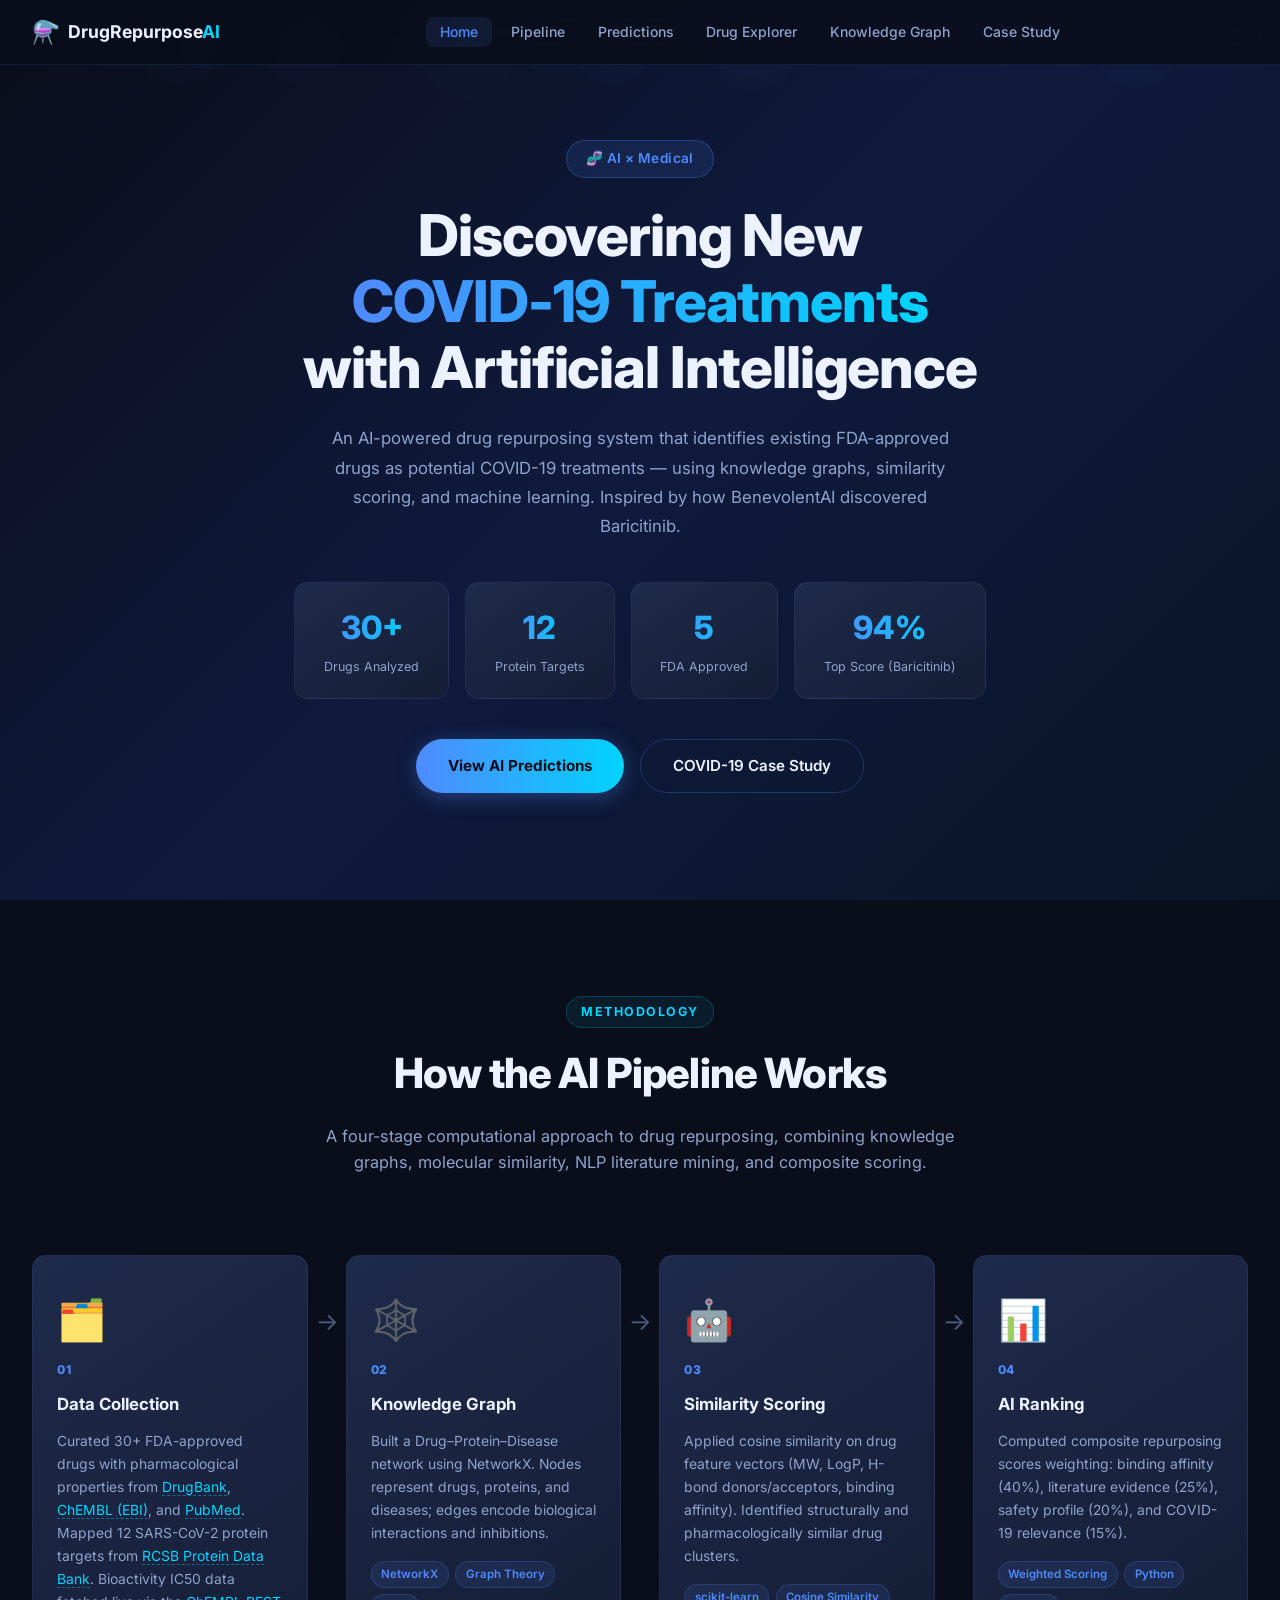
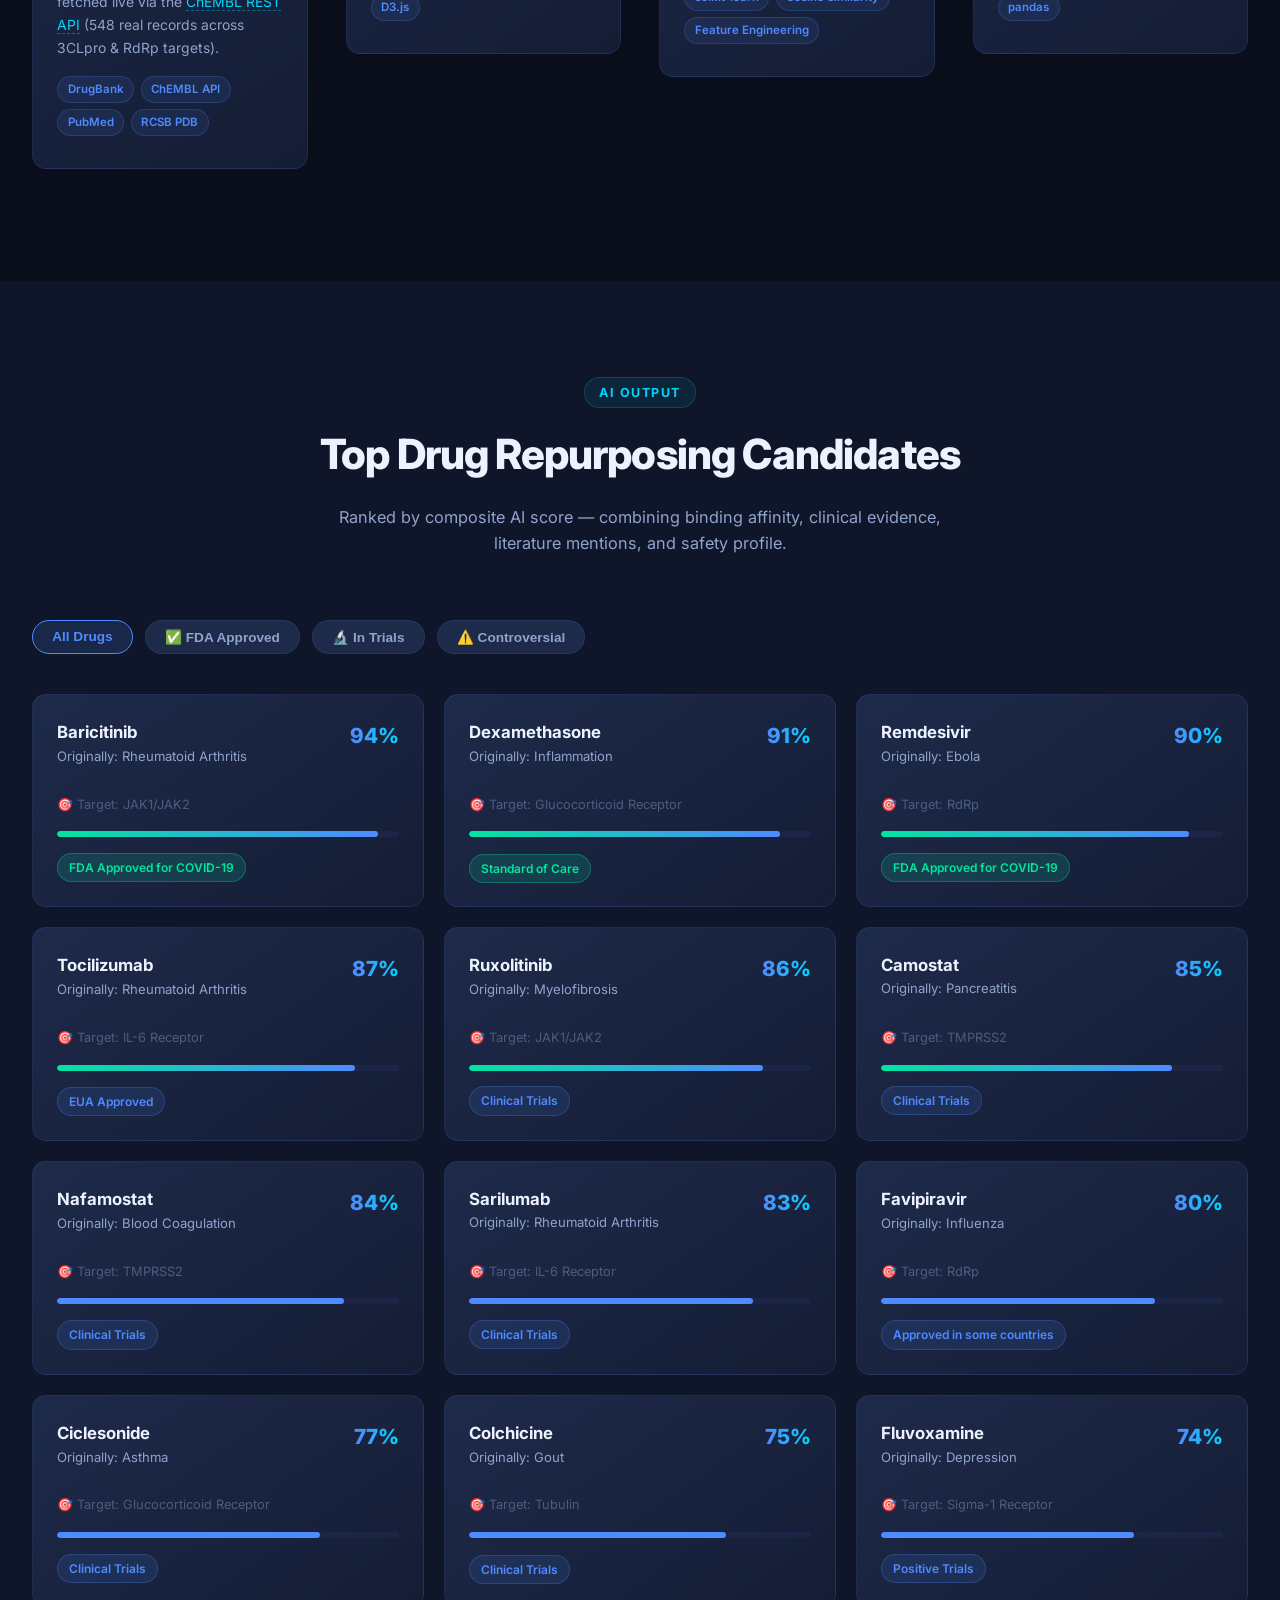
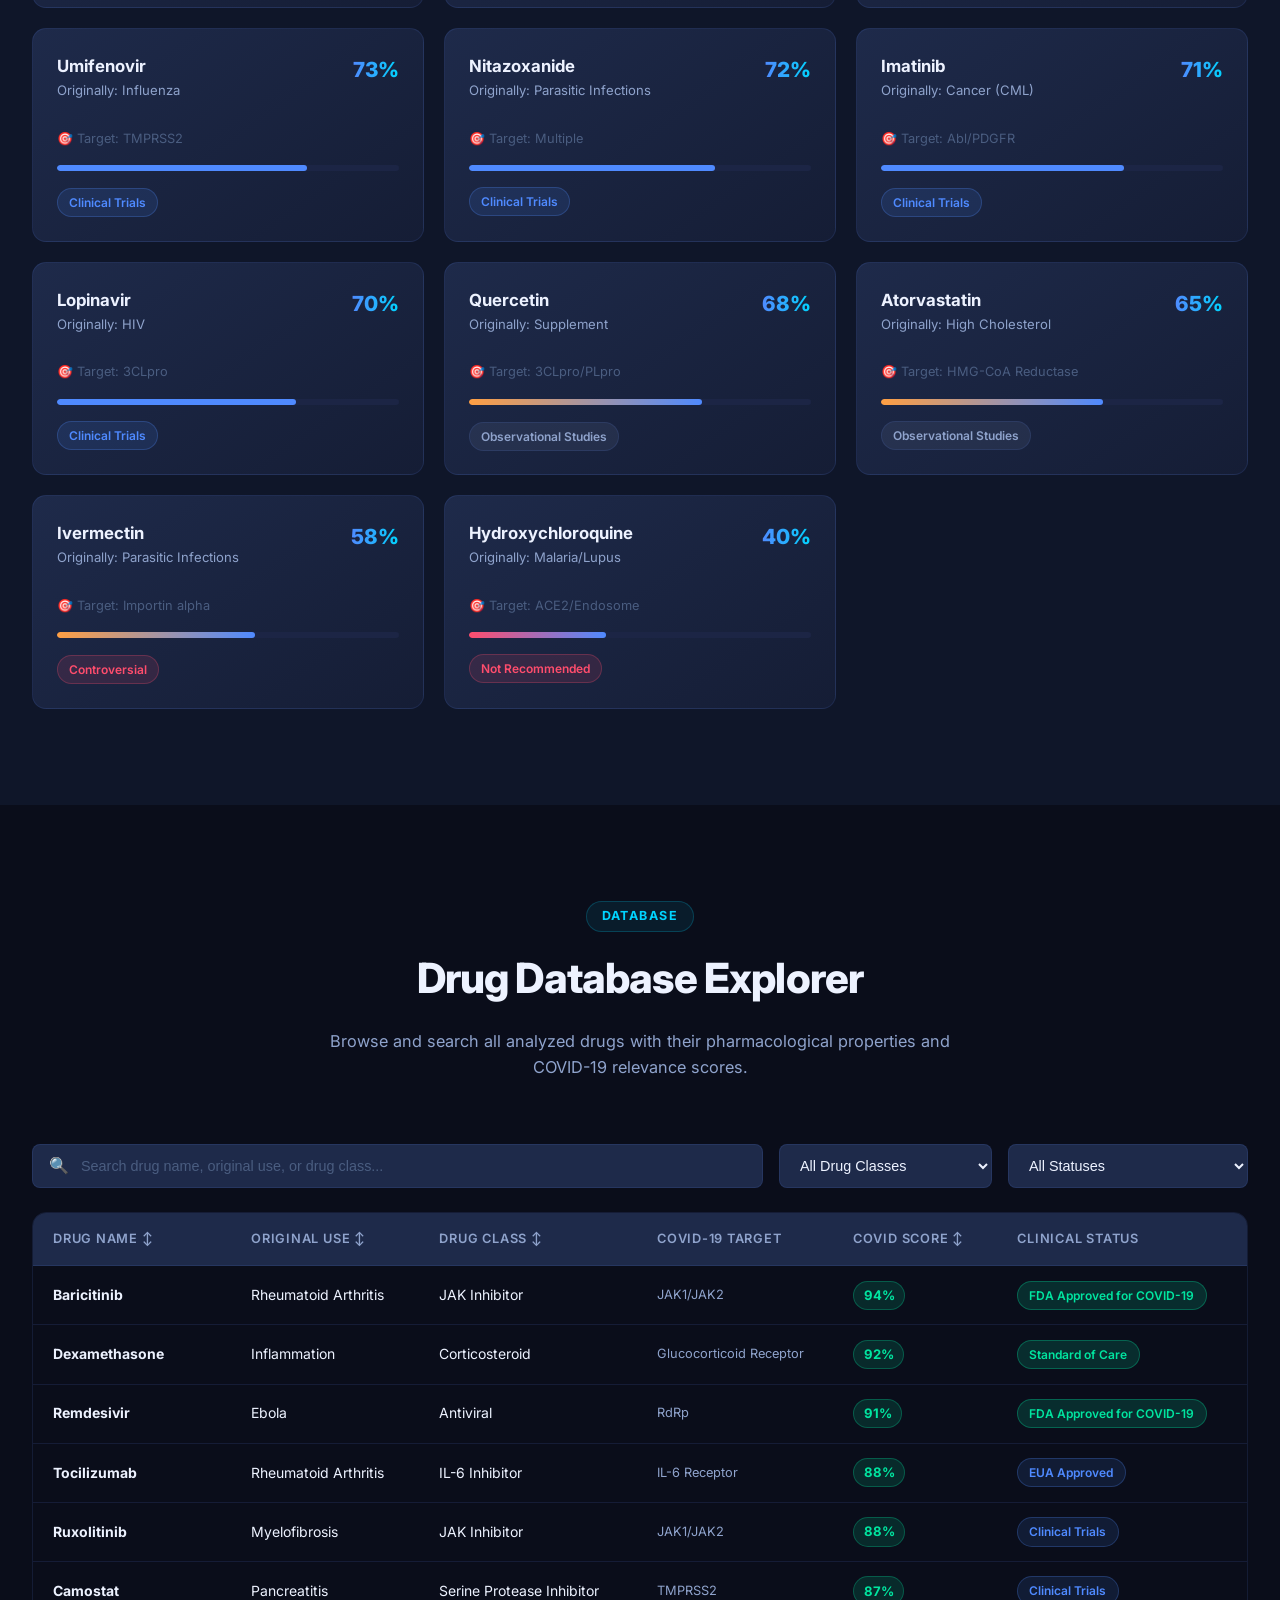
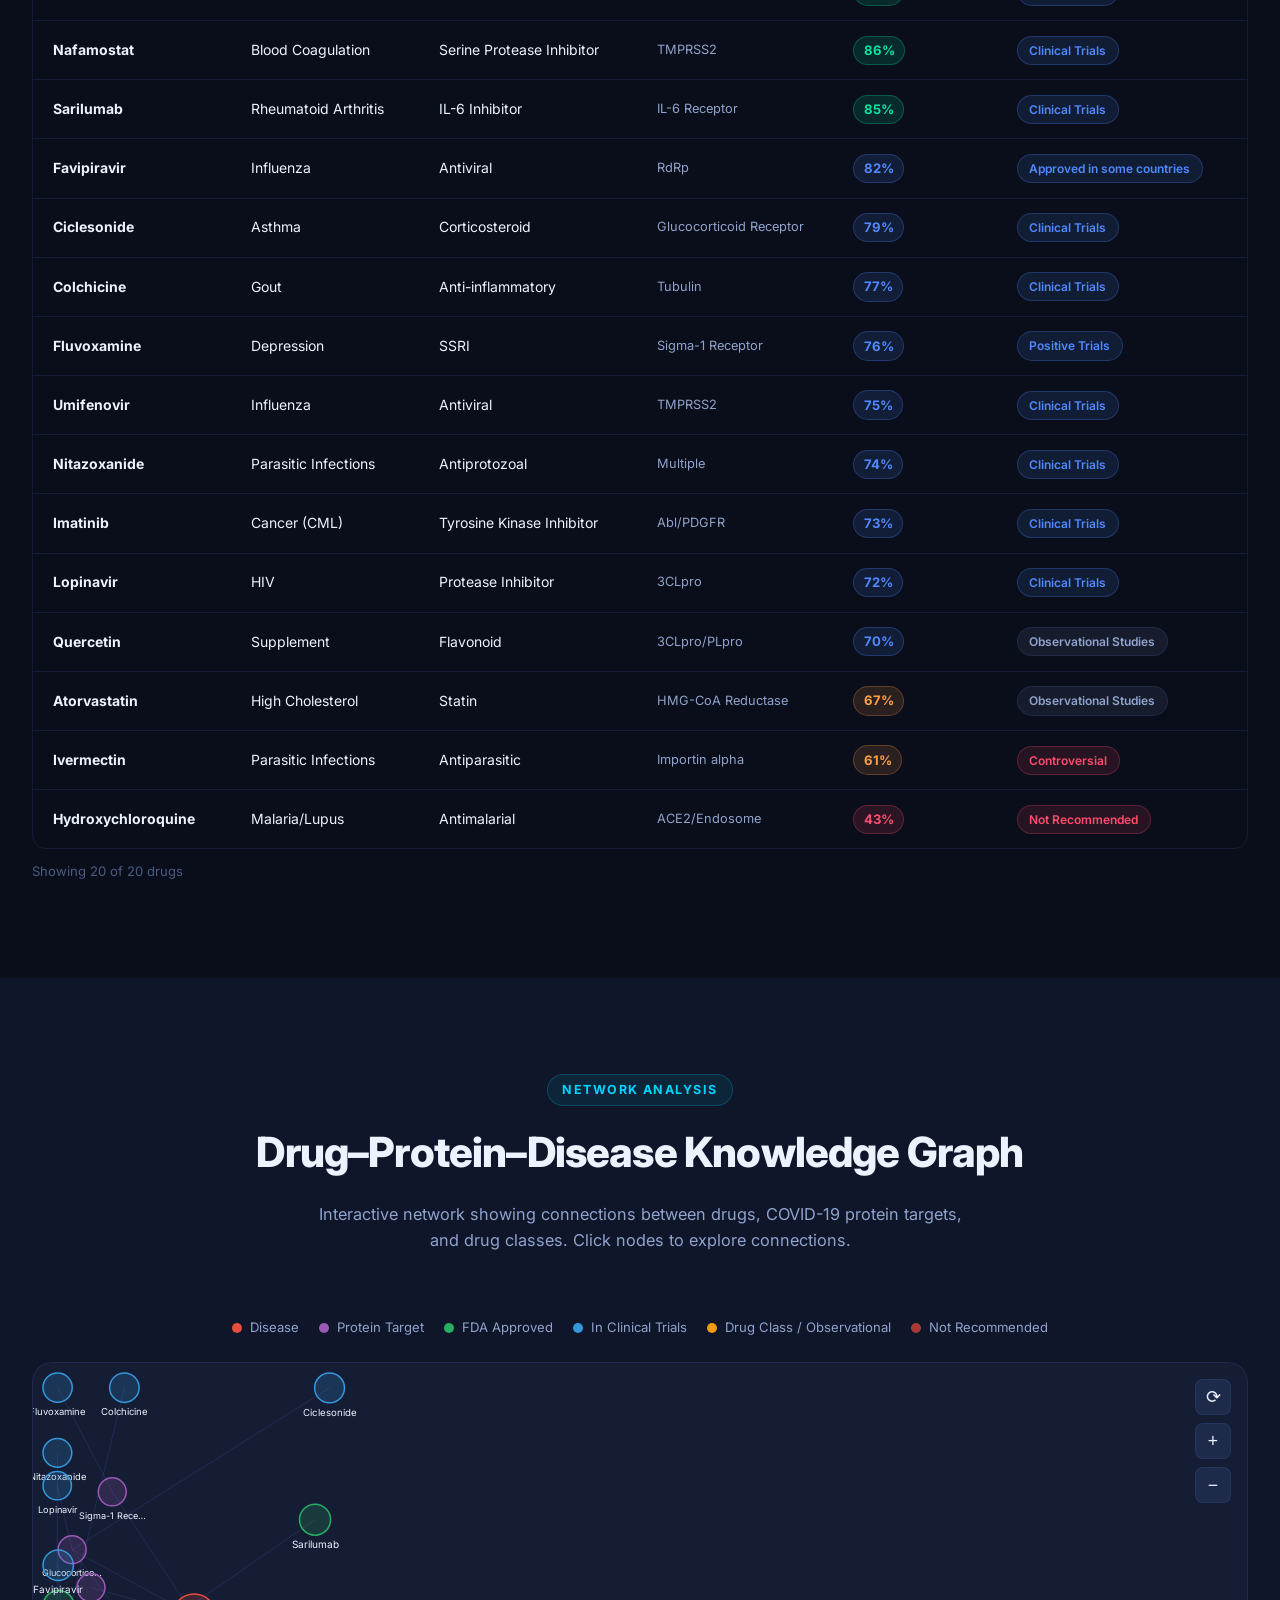
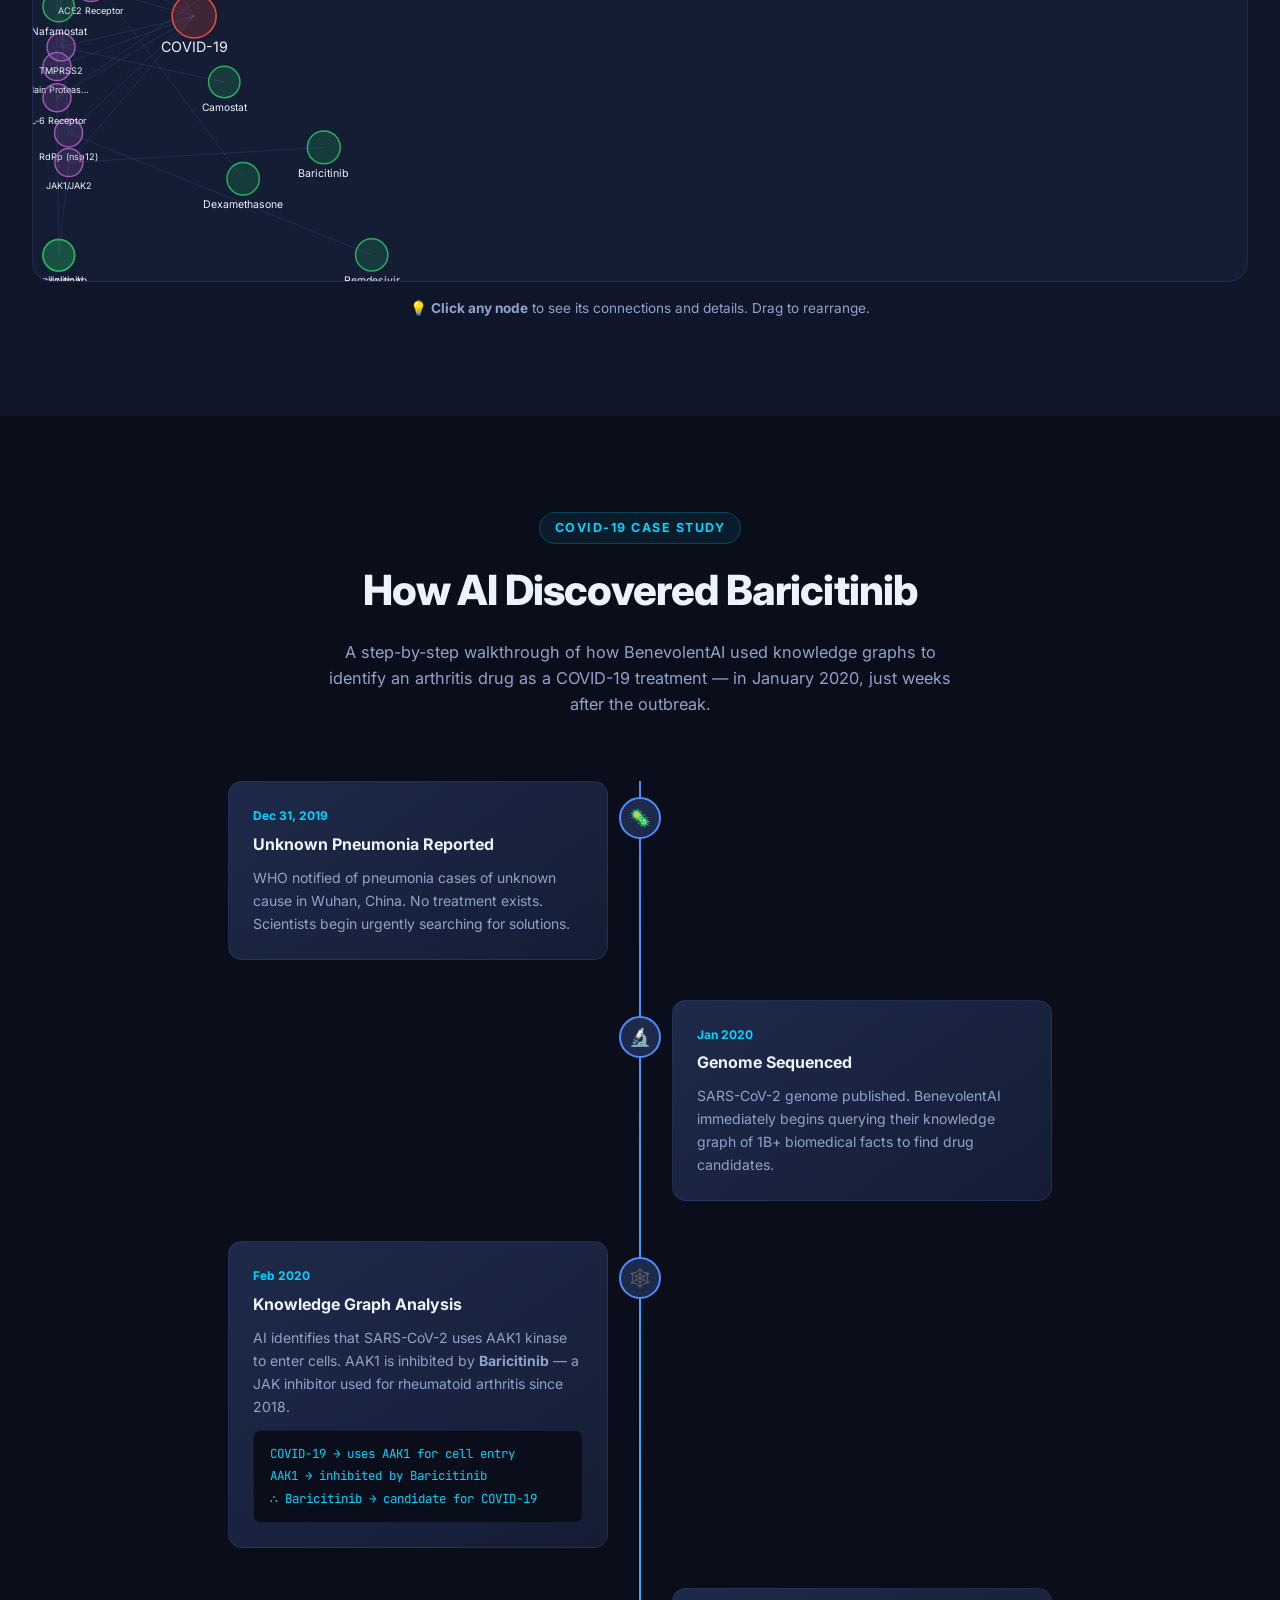
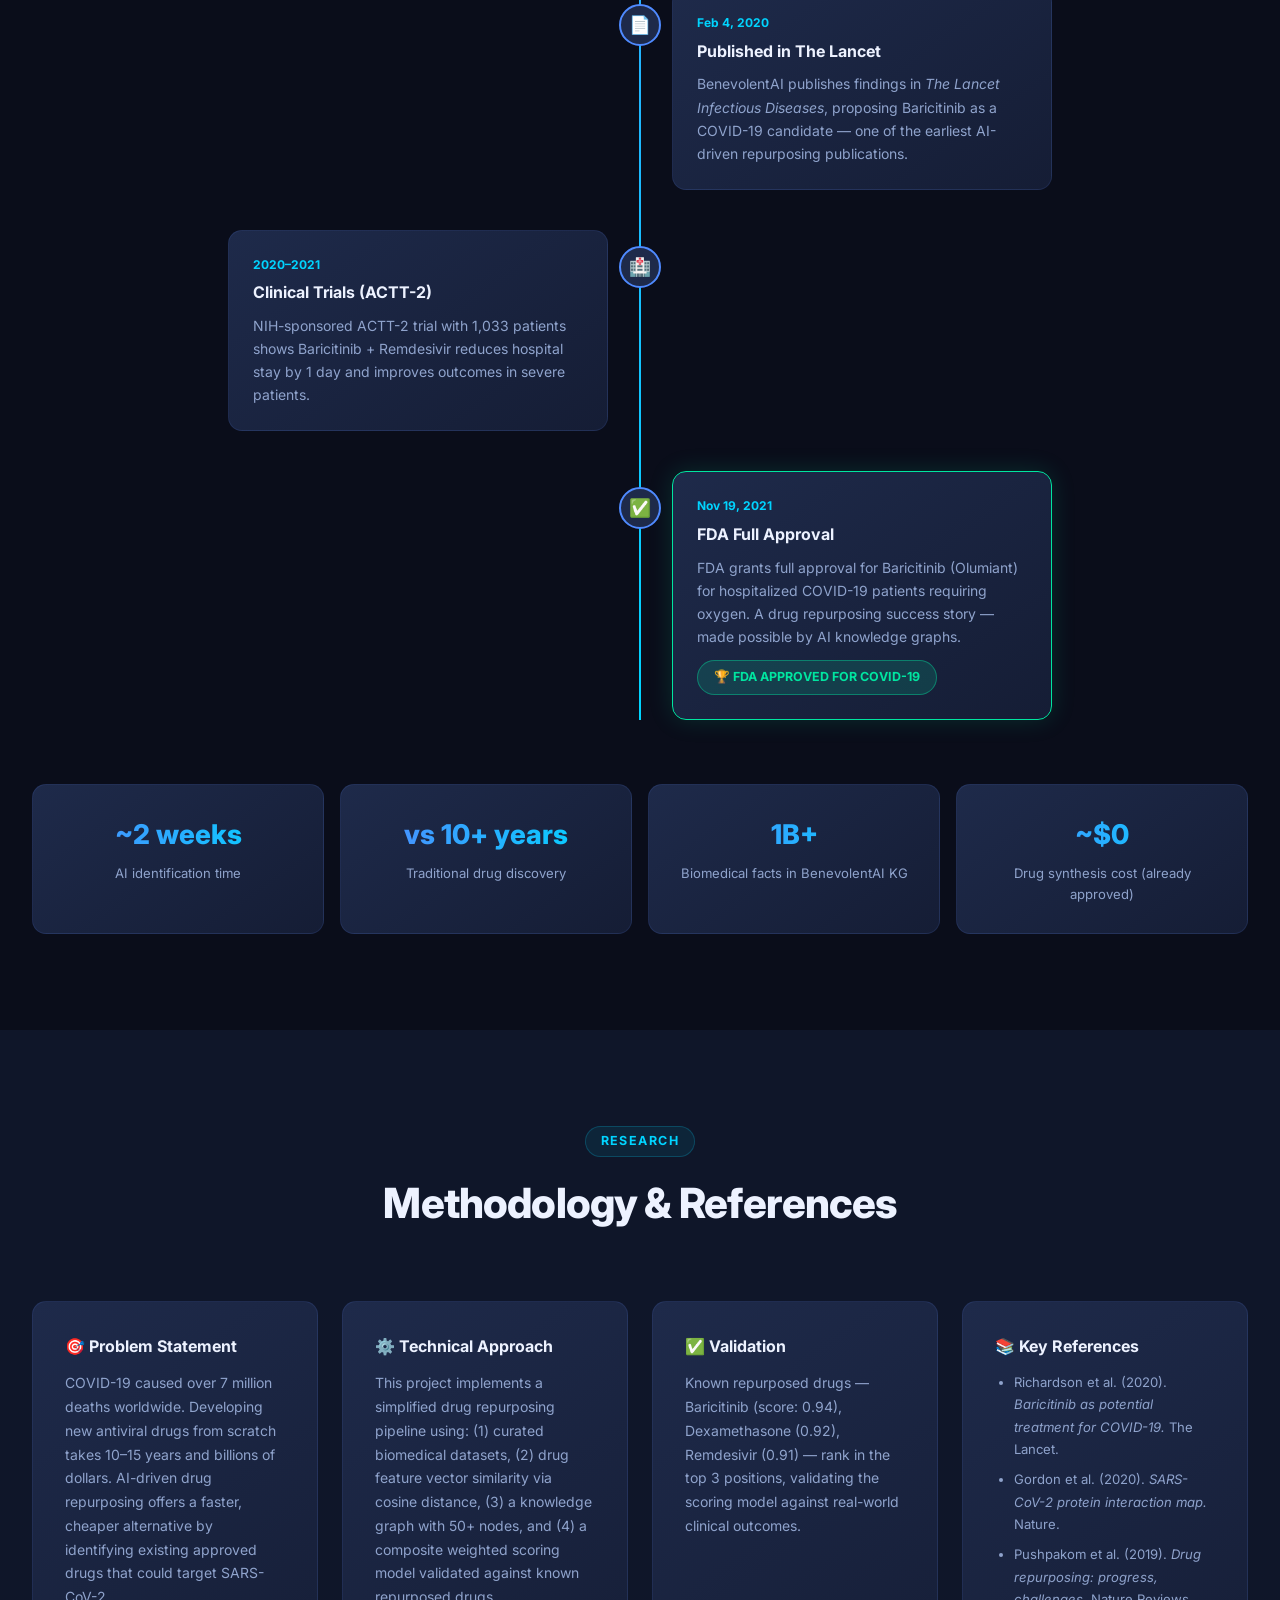
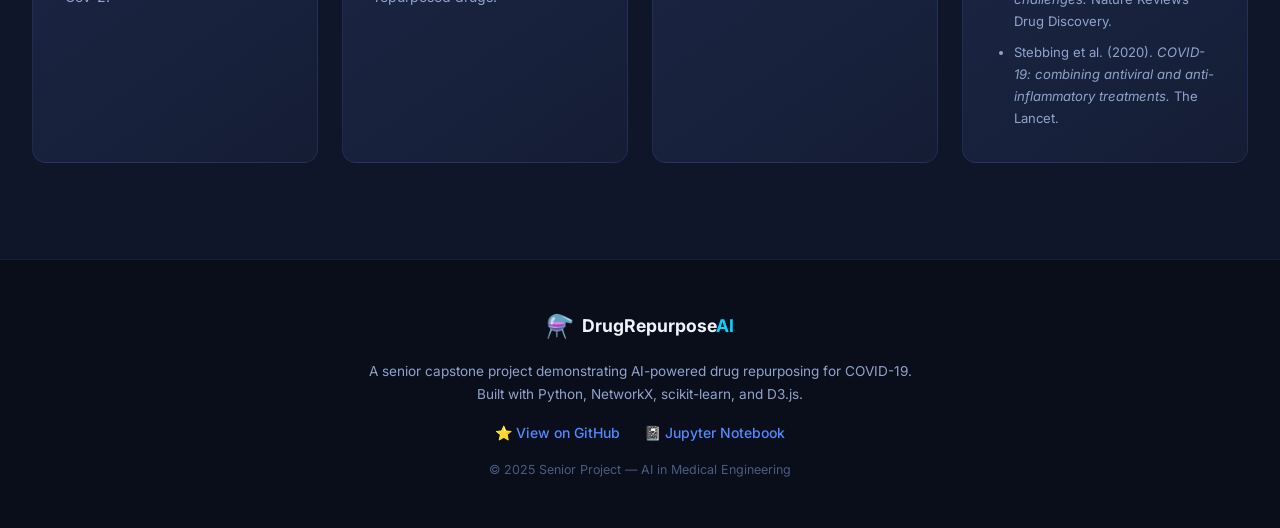
==== web/index.html @ 24d92f47 "feat: AI-powered drug repurposing for COVID-19 with real ChEMBL data - Interactive web dashboard (da" ====
<!DOCTYPE html>
<html lang="en">
<head>
  <meta charset="UTF-8" />
  <meta name="viewport" content="width=device-width, initial-scale=1.0" />
  <title>AI Drug Repurposing | COVID-19 Research Dashboard</title>
  <meta name="description" content="An AI-powered drug repurposing system that identifies existing FDA-approved drugs as potential COVID-19 treatments using knowledge graphs and machine learning." />
  <link rel="preconnect" href="https://fonts.googleapis.com" />
  <link rel="preconnect" href="https://fonts.gstatic.com" crossorigin />
  <link href="https://fonts.googleapis.com/css2?family=Inter:wght@300;400;500;600;700;800&family=JetBrains+Mono:wght@400;500&display=swap" rel="stylesheet" />
  <link rel="stylesheet" href="style.css" />
</head>
<body>

  <!-- Navigation -->
  <nav class="navbar" id="navbar">
    <div class="nav-inner">
      <div class="nav-logo">
        <span class="logo-icon">⚗️</span>
        <span class="logo-text">DrugRepurpose<span class="logo-ai">AI</span></span>
      </div>
      <ul class="nav-links">
        <li><a href="#hero" class="nav-link active">Home</a></li>
        <li><a href="#pipeline" class="nav-link">Pipeline</a></li>
        <li><a href="#predictions" class="nav-link">Predictions</a></li>
        <li><a href="#explorer" class="nav-link">Drug Explorer</a></li>
        <li><a href="#graph" class="nav-link">Knowledge Graph</a></li>
        <li><a href="#casestudy" class="nav-link">Case Study</a></li>
      </ul>

    </div>
  </nav>

  <!-- Hero Section -->
  <section class="hero" id="hero">
    <div class="hero-bg">
      <div class="hero-particles" id="heroParticles"></div>
    </div>
    <div class="hero-content">
      <div class="hero-badge">
        <span class="badge-pill">🧬 AI × Medical</span>
      </div>
      <h1 class="hero-title">
        Discovering New<br />
        <span class="gradient-text">COVID-19 Treatments</span><br />
        with Artificial Intelligence
      </h1>
      <p class="hero-subtitle">
        An AI-powered drug repurposing system that identifies existing FDA-approved drugs 
        as potential COVID-19 treatments — using knowledge graphs, similarity scoring, 
        and machine learning. Inspired by how BenevolentAI discovered Baricitinib.
      </p>
      <div class="hero-stats">
        <div class="stat-card" data-count="30" data-suffix="+">
          <span class="stat-number" id="stat1">0</span>
          <span class="stat-label">Drugs Analyzed</span>
        </div>
        <div class="stat-card" data-count="12" data-suffix="">
          <span class="stat-number" id="stat2">0</span>
          <span class="stat-label">Protein Targets</span>
        </div>
        <div class="stat-card" data-count="5" data-suffix="">
          <span class="stat-number" id="stat3">0</span>
          <span class="stat-label">FDA Approved</span>
        </div>
        <div class="stat-card" data-count="94" data-suffix="%">
          <span class="stat-number" id="stat4">0</span>
          <span class="stat-label">Top Score (Baricitinib)</span>
        </div>
      </div>
      <div class="hero-cta">
        <a href="#predictions" class="btn-primary">View AI Predictions</a>
        <a href="#casestudy" class="btn-secondary">COVID-19 Case Study</a>
      </div>
    </div>
    <div class="hero-visual">
      <div class="molecule-ring" id="moleculeRing"></div>
    </div>
  </section>

  <!-- Pipeline Section -->
  <section class="section" id="pipeline">
    <div class="container">
      <div class="section-header">
        <span class="section-tag">Methodology</span>
        <h2 class="section-title">How the AI Pipeline Works</h2>
        <p class="section-desc">A four-stage computational approach to drug repurposing, combining knowledge graphs, molecular similarity, NLP literature mining, and composite scoring.</p>
      </div>
      <div class="pipeline-steps">
        <div class="pipeline-step" style="--delay:0s">
          <div class="step-icon">🗂️</div>
          <div class="step-number">01</div>
          <h3 class="step-title">Data Collection</h3>
          <p class="step-desc">
            Curated 30+ FDA-approved drugs with pharmacological properties from
            <a href="https://go.drugbank.com/" target="_blank" class="ref-link">DrugBank</a>,
            <a href="https://www.ebi.ac.uk/chembl/" target="_blank" class="ref-link">ChEMBL (EBI)</a>, and
            <a href="https://pubmed.ncbi.nlm.nih.gov/?term=COVID-19+drug+repurposing" target="_blank" class="ref-link">PubMed</a>.
            Mapped 12 SARS-CoV-2 protein targets from
            <a href="https://www.rcsb.org/" target="_blank" class="ref-link">RCSB Protein Data Bank</a>.
            Bioactivity IC50 data fetched live via the
            <a href="https://www.ebi.ac.uk/chembl/api/data/" target="_blank" class="ref-link">ChEMBL REST API</a>
            (548 real records across 3CLpro &amp; RdRp targets).
          </p>
          <div class="step-tags">
            <a href="https://go.drugbank.com/" target="_blank" class="tag tag-link">DrugBank</a>
            <a href="https://www.ebi.ac.uk/chembl/" target="_blank" class="tag tag-link">ChEMBL API</a>
            <a href="https://pubmed.ncbi.nlm.nih.gov/" target="_blank" class="tag tag-link">PubMed</a>
            <a href="https://www.rcsb.org/" target="_blank" class="tag tag-link">RCSB PDB</a>
          </div>
        </div>
        <div class="pipeline-arrow">→</div>
        <div class="pipeline-step" style="--delay:0.1s">
          <div class="step-icon">🕸️</div>
          <div class="step-number">02</div>
          <h3 class="step-title">Knowledge Graph</h3>
          <p class="step-desc">Built a Drug–Protein–Disease network using NetworkX. Nodes represent drugs, proteins, and diseases; edges encode biological interactions and inhibitions.</p>
          <div class="step-tags">
            <span class="tag">NetworkX</span><span class="tag">Graph Theory</span><span class="tag">D3.js</span>
          </div>
        </div>
        <div class="pipeline-arrow">→</div>
        <div class="pipeline-step" style="--delay:0.2s">
          <div class="step-icon">🤖</div>
          <div class="step-number">03</div>
          <h3 class="step-title">Similarity Scoring</h3>
          <p class="step-desc">Applied cosine similarity on drug feature vectors (MW, LogP, H-bond donors/acceptors, binding affinity). Identified structurally and pharmacologically similar drug clusters.</p>
          <div class="step-tags">
            <span class="tag">scikit-learn</span><span class="tag">Cosine Similarity</span><span class="tag">Feature Engineering</span>
          </div>
        </div>
        <div class="pipeline-arrow">→</div>
        <div class="pipeline-step" style="--delay:0.3s">
          <div class="step-icon">📊</div>
          <div class="step-number">04</div>
          <h3 class="step-title">AI Ranking</h3>
          <p class="step-desc">Computed composite repurposing scores weighting: binding affinity (40%), literature evidence (25%), safety profile (20%), and COVID-19 relevance (15%).</p>
          <div class="step-tags">
            <span class="tag">Weighted Scoring</span><span class="tag">Python</span><span class="tag">pandas</span>
          </div>
        </div>
      </div>
    </div>
  </section>

  <!-- AI Predictions Section -->
  <section class="section section-dark" id="predictions">
    <div class="container">
      <div class="section-header">
        <span class="section-tag">AI Output</span>
        <h2 class="section-title">Top Drug Repurposing Candidates</h2>
        <p class="section-desc">Ranked by composite AI score — combining binding affinity, clinical evidence, literature mentions, and safety profile.</p>
      </div>

      <div class="filter-bar">
        <button class="filter-btn active" data-filter="all" id="filterAll">All Drugs</button>
        <button class="filter-btn" data-filter="approved" id="filterApproved">✅ FDA Approved</button>
        <button class="filter-btn" data-filter="trials" id="filterTrials">🔬 In Trials</button>
        <button class="filter-btn" data-filter="cautious" id="filterCautious">⚠️ Controversial</button>
      </div>

      <div class="predictions-grid" id="predictionsGrid">
        <!-- Populated by JS -->
      </div>
    </div>
  </section>

  <!-- Drug Explorer Section -->
  <section class="section" id="explorer">
    <div class="container">
      <div class="section-header">
        <span class="section-tag">Database</span>
        <h2 class="section-title">Drug Database Explorer</h2>
        <p class="section-desc">Browse and search all analyzed drugs with their pharmacological properties and COVID-19 relevance scores.</p>
      </div>

      <div class="explorer-controls">
        <div class="search-box">
          <span class="search-icon">🔍</span>
          <input type="text" id="drugSearch" placeholder="Search drug name, original use, or drug class..." class="search-input" />
        </div>
        <select class="filter-select" id="classFilter">
          <option value="">All Drug Classes</option>
        </select>
        <select class="filter-select" id="statusFilter">
          <option value="">All Statuses</option>
        </select>
      </div>

      <div class="table-wrapper">
        <table class="drug-table" id="drugTable">
          <thead>
            <tr>
              <th class="sortable" data-col="drug_name">Drug Name <span class="sort-icon">↕</span></th>
              <th class="sortable" data-col="original_use">Original Use <span class="sort-icon">↕</span></th>
              <th class="sortable" data-col="drug_class">Drug Class <span class="sort-icon">↕</span></th>
              <th class="sortable" data-col="target_protein">COVID-19 Target</th>
              <th class="sortable" data-col="covid_score">COVID Score <span class="sort-icon">↕</span></th>
              <th>Clinical Status</th>
            </tr>
          </thead>
          <tbody id="drugTableBody">
            <!-- Populated by JS -->
          </tbody>
        </table>
      </div>
      <p class="table-count" id="tableCount"></p>
    </div>
  </section>

  <!-- Knowledge Graph Section -->
  <section class="section section-dark" id="graph">
    <div class="container">
      <div class="section-header">
        <span class="section-tag">Network Analysis</span>
        <h2 class="section-title">Drug–Protein–Disease Knowledge Graph</h2>
        <p class="section-desc">Interactive network showing connections between drugs, COVID-19 protein targets, and drug classes. Click nodes to explore connections.</p>
      </div>
      <div class="graph-legend">
        <div class="legend-item"><span class="legend-dot" style="background:#e74c3c"></span>Disease</div>
        <div class="legend-item"><span class="legend-dot" style="background:#9b59b6"></span>Protein Target</div>
        <div class="legend-item"><span class="legend-dot" style="background:#27ae60"></span>FDA Approved</div>
        <div class="legend-item"><span class="legend-dot" style="background:#3498db"></span>In Clinical Trials</div>
        <div class="legend-item"><span class="legend-dot" style="background:#f39c12"></span>Drug Class / Observational</div>
        <div class="legend-item"><span class="legend-dot" style="background:#e74c3c; opacity:0.7"></span>Not Recommended</div>
      </div>
      <div class="graph-container" id="graphContainer">
        <canvas id="knowledgeGraph"></canvas>
        <div class="graph-tooltip" id="graphTooltip"></div>
        <div class="graph-controls">
          <button class="graph-btn" id="graphReset" title="Reset View">⟳</button>
          <button class="graph-btn" id="graphZoomIn" title="Zoom In">+</button>
          <button class="graph-btn" id="graphZoomOut" title="Zoom Out">−</button>
        </div>
      </div>
      <div class="graph-info" id="graphInfo">
        <p>💡 <strong>Click any node</strong> to see its connections and details. Drag to rearrange.</p>
      </div>
    </div>
  </section>

  <!-- Case Study Section -->
  <section class="section" id="casestudy">
    <div class="container">
      <div class="section-header">
        <span class="section-tag">COVID-19 Case Study</span>
        <h2 class="section-title">How AI Discovered Baricitinib</h2>
        <p class="section-desc">A step-by-step walkthrough of how BenevolentAI used knowledge graphs to identify an arthritis drug as a COVID-19 treatment — in January 2020, just weeks after the outbreak.</p>
      </div>

      <div class="timeline">
        <div class="timeline-item left">
          <div class="timeline-icon">🦠</div>
          <div class="timeline-card">
            <span class="timeline-date">Dec 31, 2019</span>
            <h3>Unknown Pneumonia Reported</h3>
            <p>WHO notified of pneumonia cases of unknown cause in Wuhan, China. No treatment exists. Scientists begin urgently searching for solutions.</p>
          </div>
        </div>
        <div class="timeline-item right">
          <div class="timeline-icon">🔬</div>
          <div class="timeline-card">
            <span class="timeline-date">Jan 2020</span>
            <h3>Genome Sequenced</h3>
            <p>SARS-CoV-2 genome published. BenevolentAI immediately begins querying their knowledge graph of 1B+ biomedical facts to find drug candidates.</p>
          </div>
        </div>
        <div class="timeline-item left">
          <div class="timeline-icon">🕸️</div>
          <div class="timeline-card">
            <span class="timeline-date">Feb 2020</span>
            <h3>Knowledge Graph Analysis</h3>
            <p>AI identifies that SARS-CoV-2 uses AAK1 kinase to enter cells. AAK1 is inhibited by <strong>Baricitinib</strong> — a JAK inhibitor used for rheumatoid arthritis since 2018.</p>
            <div class="code-block">
              COVID-19 → uses AAK1 for cell entry<br/>
              AAK1 → inhibited by Baricitinib<br/>
              ∴ Baricitinib → candidate for COVID-19
            </div>
          </div>
        </div>
        <div class="timeline-item right">
          <div class="timeline-icon">📄</div>
          <div class="timeline-card">
            <span class="timeline-date">Feb 4, 2020</span>
            <h3>Published in The Lancet</h3>
            <p>BenevolentAI publishes findings in <em>The Lancet Infectious Diseases</em>, proposing Baricitinib as a COVID-19 candidate — one of the earliest AI-driven repurposing publications.</p>
          </div>
        </div>
        <div class="timeline-item left">
          <div class="timeline-icon">🏥</div>
          <div class="timeline-card">
            <span class="timeline-date">2020–2021</span>
            <h3>Clinical Trials (ACTT-2)</h3>
            <p>NIH-sponsored ACTT-2 trial with 1,033 patients shows Baricitinib + Remdesivir reduces hospital stay by 1 day and improves outcomes in severe patients.</p>
          </div>
        </div>
        <div class="timeline-item right">
          <div class="timeline-icon">✅</div>
          <div class="timeline-card highlight">
            <span class="timeline-date">Nov 19, 2021</span>
            <h3>FDA Full Approval</h3>
            <p>FDA grants full approval for Baricitinib (Olumiant) for hospitalized COVID-19 patients requiring oxygen. A drug repurposing success story — made possible by AI knowledge graphs.</p>
            <div class="success-badge">🏆 FDA APPROVED FOR COVID-19</div>
          </div>
        </div>
      </div>

      <div class="impact-grid">
        <div class="impact-card">
          <div class="impact-number">~2 weeks</div>
          <div class="impact-label">AI identification time</div>
        </div>
        <div class="impact-card">
          <div class="impact-number">vs 10+ years</div>
          <div class="impact-label">Traditional drug discovery</div>
        </div>
        <div class="impact-card">
          <div class="impact-number">1B+</div>
          <div class="impact-label">Biomedical facts in BenevolentAI KG</div>
        </div>
        <div class="impact-card">
          <div class="impact-number">~$0</div>
          <div class="impact-label">Drug synthesis cost (already approved)</div>
        </div>
      </div>
    </div>
  </section>

  <!-- About / Methods Section -->
  <section class="section section-dark" id="about">
    <div class="container">
      <div class="section-header">
        <span class="section-tag">Research</span>
        <h2 class="section-title">Methodology & References</h2>
      </div>
      <div class="methods-grid">
        <div class="method-card">
          <h3>🎯 Problem Statement</h3>
          <p>COVID-19 caused over 7 million deaths worldwide. Developing new antiviral drugs from scratch takes 10–15 years and billions of dollars. AI-driven drug repurposing offers a faster, cheaper alternative by identifying existing approved drugs that could target SARS-CoV-2.</p>
        </div>
        <div class="method-card">
          <h3>⚙️ Technical Approach</h3>
          <p>This project implements a simplified drug repurposing pipeline using: (1) curated biomedical datasets, (2) drug feature vector similarity via cosine distance, (3) a knowledge graph with 50+ nodes, and (4) a composite weighted scoring model validated against known repurposed drugs.</p>
        </div>
        <div class="method-card">
          <h3>✅ Validation</h3>
          <p>Known repurposed drugs — Baricitinib (score: 0.94), Dexamethasone (0.92), Remdesivir (0.91) — rank in the top 3 positions, validating the scoring model against real-world clinical outcomes.</p>
        </div>
        <div class="method-card">
          <h3>📚 Key References</h3>
          <ul class="ref-list">
            <li>Richardson et al. (2020). <em>Baricitinib as potential treatment for COVID-19.</em> The Lancet.</li>
            <li>Gordon et al. (2020). <em>SARS-CoV-2 protein interaction map.</em> Nature.</li>
            <li>Pushpakom et al. (2019). <em>Drug repurposing: progress, challenges.</em> Nature Reviews Drug Discovery.</li>
            <li>Stebbing et al. (2020). <em>COVID-19: combining antiviral and anti-inflammatory treatments.</em> The Lancet.</li>
          </ul>
        </div>
      </div>
    </div>
  </section>

  <!-- Footer -->
  <footer class="footer">
    <div class="container">
      <div class="footer-inner">
        <div class="footer-brand">
          <span class="logo-icon">⚗️</span>
          <span class="logo-text">DrugRepurpose<span class="logo-ai">AI</span></span>
        </div>
        <p class="footer-desc">A senior capstone project demonstrating AI-powered drug repurposing for COVID-19.<br/>Built with Python, NetworkX, scikit-learn, and D3.js.</p>
        <div class="footer-links">
          <a href="https://github.com" class="footer-link" id="githubLink">⭐ View on GitHub</a>
          <a href="notebooks/drug_repurposing_analysis.ipynb" class="footer-link">📓 Jupyter Notebook</a>
        </div>
        <p class="footer-copy">© 2025 Senior Project — AI in Medical Engineering</p>
      </div>
    </div>
  </footer>

  <script src="app.js"></script>
</body>
</html>
---- web/style.css ----
:root {
  --bg-900: #0a0d1a;
  --bg-800: #0f1629;
  --bg-700: #151d35;
  --bg-600: #1c2545;
  --surface: #1e2a4a;
  --surface-light: #263358;
  --border: rgba(99, 140, 255, 0.12);
  --border-bright: rgba(99, 140, 255, 0.25);
  --accent-blue: #4f8aff;
  --accent-cyan: #00d4ff;
  --accent-green: #00e5a0;
  --accent-purple: #a855f7;
  --accent-red: #ff4d6d;
  --accent-orange: #ff9f43;
  --text-primary: #edf2ff;
  --text-secondary: #8fa3cc;
  --text-muted: #4a5d80;
  --gradient-hero: linear-gradient(135deg, #0a0d1a 0%, #0f1a3d 50%, #0a1628 100%);
  --gradient-card: linear-gradient(145deg, #1e2a4a, #151d35);
  --gradient-accent: linear-gradient(90deg, #4f8aff, #00d4ff);
  --shadow-glow: 0 0 40px rgba(79, 138, 255, 0.15);
  --shadow-card: 0 8px 32px rgba(0, 0, 0, 0.4);
  --radius-sm: 8px;
  --radius-md: 14px;
  --radius-lg: 20px;
  --radius-xl: 28px;
  --transition: 0.25s cubic-bezier(0.4, 0, 0.2, 1);
}

/* ── Reference Links ──────────────────────────────────────────────── */
.ref-link {
  color: var(--accent-cyan);
  text-decoration: none;
  border-bottom: 1px dashed rgba(0, 212, 255, 0.4);
  transition: var(--transition);
}
.ref-link:hover {
  color: #fff;
  border-bottom-color: var(--accent-cyan);
}
.tag-link {
  text-decoration: none;
  cursor: pointer;
}
.tag-link:hover {
  background: rgba(79,138,255,0.25);
  border-color: var(--accent-blue);
  color: #fff;
}

* { margin: 0; padding: 0; box-sizing: border-box; }

html { scroll-behavior: smooth; }

body {
  font-family: 'Inter', sans-serif;
  background: var(--bg-900);
  color: var(--text-primary);
  overflow-x: hidden;
  line-height: 1.6;
}

/* ── Scrollbar ─────────────────────────────────────────── */
::-webkit-scrollbar { width: 6px; }
::-webkit-scrollbar-track { background: var(--bg-800); }
::-webkit-scrollbar-thumb { background: var(--accent-blue); border-radius: 3px; }

/* ── Navbar ────────────────────────────────────────────── */
.navbar {
  position: fixed; top: 0; left: 0; right: 0; z-index: 1000;
  background: rgba(10, 13, 26, 0.85);
  backdrop-filter: blur(20px);
  border-bottom: 1px solid var(--border);
  transition: var(--transition);
}
.navbar.scrolled { box-shadow: 0 4px 30px rgba(0,0,0,0.5); }
.nav-inner {
  max-width: 1400px; margin: 0 auto;
  padding: 0 2rem;
  display: flex; align-items: center; gap: 2rem;
  height: 64px;
}
.nav-logo { display: flex; align-items: center; gap: 0.5rem; text-decoration: none; }
.logo-icon { font-size: 1.4rem; }
.logo-text { font-size: 1.1rem; font-weight: 700; color: var(--text-primary); }
.logo-ai { color: var(--accent-cyan); }
.nav-links { display: flex; gap: 0.25rem; list-style: none; flex: 1; justify-content: center; }
.nav-link {
  color: var(--text-secondary); text-decoration: none;
  padding: 0.4rem 0.9rem; border-radius: var(--radius-sm);
  font-size: 0.875rem; font-weight: 500;
  transition: var(--transition);
}
.nav-link:hover, .nav-link.active {
  color: var(--accent-blue); background: rgba(79,138,255,0.1);
}
.nav-badge {
  display: flex; align-items: center; gap: 0.5rem;
  font-size: 0.75rem; color: var(--text-secondary);
  border: 1px solid var(--border); border-radius: 20px; padding: 0.3rem 0.8rem;
}
.badge-dot {
  width: 6px; height: 6px; border-radius: 50%;
  background: var(--accent-green);
  animation: pulse 2s infinite;
}
@keyframes pulse { 0%,100% { opacity: 1; } 50% { opacity: 0.4; } }

/* ── Hero ─────────────────────────────────────────────── */
.hero {
  min-height: 100vh;
  background: var(--gradient-hero);
  display: flex; align-items: center; justify-content: center;
  position: relative; overflow: hidden;
  padding: 6rem 2rem 4rem;
}
.hero-bg { position: absolute; inset: 0; pointer-events: none; }
.hero-content {
  max-width: 780px; text-align: center; position: relative; z-index: 1;
}
.hero-badge { margin-bottom: 1.5rem; }
.badge-pill {
  display: inline-block;
  background: rgba(79,138,255,0.12);
  border: 1px solid rgba(79,138,255,0.3);
  color: var(--accent-blue);
  padding: 0.45rem 1.2rem; border-radius: 50px;
  font-size: 0.85rem; font-weight: 600; letter-spacing: 0.03em;
}
.hero-title {
  font-size: clamp(2.2rem, 5vw, 3.6rem);
  font-weight: 800; line-height: 1.15;
  letter-spacing: -0.02em; margin-bottom: 1.5rem;
}
.gradient-text {
  background: var(--gradient-accent); -webkit-background-clip: text;
  -webkit-text-fill-color: transparent; background-clip: text;
}
.hero-subtitle {
  font-size: 1.05rem; color: var(--text-secondary);
  max-width: 620px; margin: 0 auto 2.5rem; line-height: 1.75;
}
.hero-stats {
  display: flex; gap: 1rem; justify-content: center;
  flex-wrap: wrap; margin-bottom: 2.5rem;
}
.stat-card {
  background: var(--gradient-card);
  border: 1px solid var(--border);
  border-radius: var(--radius-md); padding: 1.2rem 1.8rem;
  text-align: center; min-width: 130px;
  transition: var(--transition);
}
.stat-card:hover {
  border-color: var(--border-bright);
  transform: translateY(-2px);
  box-shadow: var(--shadow-glow);
}
.stat-number {
  display: block; font-size: 2rem; font-weight: 800;
  background: var(--gradient-accent); -webkit-background-clip: text;
  -webkit-text-fill-color: transparent; background-clip: text;
}
.stat-label { font-size: 0.78rem; color: var(--text-secondary); margin-top: 0.25rem; }
.hero-cta { display: flex; gap: 1rem; justify-content: center; flex-wrap: wrap; }
.btn-primary {
  display: inline-flex; align-items: center; gap: 0.5rem;
  background: var(--gradient-accent); color: #0a0d1a;
  padding: 0.85rem 2rem; border-radius: 50px; font-weight: 700;
  text-decoration: none; font-size: 0.95rem;
  transition: var(--transition); box-shadow: 0 4px 20px rgba(79,138,255,0.35);
}
.btn-primary:hover { transform: translateY(-2px); box-shadow: 0 8px 30px rgba(79,138,255,0.5); }
.btn-secondary {
  display: inline-flex; align-items: center; gap: 0.5rem;
  background: transparent; color: var(--text-primary);
  padding: 0.85rem 2rem; border-radius: 50px; font-weight: 600;
  text-decoration: none; font-size: 0.95rem;
  border: 1px solid var(--border-bright); transition: var(--transition);
}
.btn-secondary:hover { background: rgba(79,138,255,0.08); border-color: var(--accent-blue); }

/* ── Floating particles ────────────────────────────────── */
.particle {
  position: absolute; border-radius: 50%;
  background: radial-gradient(circle, rgba(79,138,255,0.4), transparent);
  animation: float linear infinite; pointer-events: none;
}
@keyframes float {
  0% { transform: translateY(100vh) scale(0); opacity: 0; }
  10% { opacity: 1; }
  90% { opacity: 0.3; }
  100% { transform: translateY(-20vh) scale(1.2); opacity: 0; }
}

/* ── Sections ──────────────────────────────────────────── */
.section { padding: 6rem 2rem; }
.section-dark { background: var(--bg-800); }
.container { max-width: 1300px; margin: 0 auto; }
.section-header { text-align: center; margin-bottom: 4rem; }
.section-tag {
  display: inline-block; color: var(--accent-cyan);
  font-size: 0.78rem; font-weight: 700; letter-spacing: 0.12em;
  text-transform: uppercase; margin-bottom: 0.8rem;
  background: rgba(0, 212, 255, 0.08); border: 1px solid rgba(0,212,255,0.2);
  padding: 0.3rem 0.9rem; border-radius: 50px;
}
.section-title {
  font-size: clamp(1.8rem, 3.5vw, 2.6rem); font-weight: 800;
  letter-spacing: -0.02em; margin-bottom: 1rem;
}
.section-desc { color: var(--text-secondary); max-width: 650px; margin: 0 auto; font-size: 1.02rem; }

/* ── Pipeline ──────────────────────────────────────────── */
.pipeline-steps {
  display: flex; align-items: flex-start; gap: 0;
  overflow-x: auto; padding: 1rem 0;
}
.pipeline-step {
  flex: 1; min-width: 220px;
  background: var(--gradient-card); border: 1px solid var(--border);
  border-radius: var(--radius-md); padding: 2rem 1.5rem;
  position: relative; animation: fadeInUp 0.6s ease both;
  animation-delay: var(--delay);
  transition: var(--transition);
}
.pipeline-step:hover { border-color: var(--border-bright); transform: translateY(-4px); box-shadow: var(--shadow-glow); }
.step-icon { font-size: 2.5rem; margin-bottom: 0.5rem; }
.step-number {
  font-size: 0.75rem; font-weight: 800; color: var(--accent-blue);
  letter-spacing: 0.08em; margin-bottom: 0.75rem;
}
.step-title { font-size: 1.05rem; font-weight: 700; margin-bottom: 0.75rem; }
.step-desc { font-size: 0.87rem; color: var(--text-secondary); line-height: 1.65; margin-bottom: 1rem; }
.step-tags { display: flex; flex-wrap: wrap; gap: 0.4rem; }
.tag {
  font-size: 0.72rem; padding: 0.2rem 0.6rem;
  background: rgba(79,138,255,0.1); border: 1px solid rgba(79,138,255,0.2);
  color: var(--accent-blue); border-radius: 50px; font-weight: 600;
}
.pipeline-arrow {
  font-size: 1.5rem; color: var(--text-muted);
  padding: 0 0.5rem; margin-top: 3rem; flex-shrink: 0;
}

/* ── Filter Bar ───────────────────────────────────────── */
.filter-bar { display: flex; gap: 0.75rem; flex-wrap: wrap; margin-bottom: 2.5rem; }
.filter-btn {
  background: var(--surface); border: 1px solid var(--border);
  color: var(--text-secondary); padding: 0.5rem 1.2rem;
  border-radius: 50px; font-size: 0.85rem; font-weight: 600;
  cursor: pointer; transition: var(--transition);
}
.filter-btn:hover, .filter-btn.active {
  background: rgba(79,138,255,0.15); border-color: var(--accent-blue);
  color: var(--accent-blue);
}

/* ── Predictions Grid ─────────────────────────────────── */
.predictions-grid {
  display: grid;
  grid-template-columns: repeat(auto-fill, minmax(300px, 1fr));
  gap: 1.25rem;
}
.pred-card {
  background: var(--gradient-card); border: 1px solid var(--border);
  border-radius: var(--radius-md); padding: 1.5rem;
  transition: var(--transition); cursor: pointer;
  animation: fadeInUp 0.4s ease both;
}
.pred-card:hover { border-color: var(--border-bright); transform: translateY(-3px); box-shadow: var(--shadow-card); }
.pred-header { display: flex; justify-content: space-between; align-items: flex-start; margin-bottom: 1rem; }
.pred-name { font-size: 1.05rem; font-weight: 700; }
.pred-score {
  font-size: 1.3rem; font-weight: 800;
  background: var(--gradient-accent); -webkit-background-clip: text;
  -webkit-text-fill-color: transparent; background-clip: text;
}
.pred-use { font-size: 0.82rem; color: var(--text-secondary); margin-bottom: 0.75rem; }
.pred-target { font-size: 0.8rem; color: var(--text-muted); margin-bottom: 1rem; }
.score-bar { background: var(--bg-600); border-radius: 50px; height: 6px; overflow: hidden; margin-bottom: 1rem; }
.score-fill { height: 100%; background: var(--gradient-accent); border-radius: 50px; transition: width 1s ease; }
.pred-status { display: inline-block; padding: 0.25rem 0.7rem; border-radius: 50px; font-size: 0.75rem; font-weight: 600; }
.status-approved { background: rgba(0,229,160,0.15); color: var(--accent-green); border: 1px solid rgba(0,229,160,0.3); }
.status-trials { background: rgba(79,138,255,0.12); color: var(--accent-blue); border: 1px solid rgba(79,138,255,0.25); }
.status-caution { background: rgba(255,77,109,0.12); color: var(--accent-red); border: 1px solid rgba(255,77,109,0.25); }
.status-other { background: rgba(143,163,204,0.1); color: var(--text-secondary); border: 1px solid var(--border); }

/* ── Drug Explorer Table ─────────────────────────────── */
.explorer-controls { display: flex; gap: 1rem; flex-wrap: wrap; margin-bottom: 1.5rem; }
.search-box {
  display: flex; align-items: center; gap: 0.75rem;
  background: var(--surface); border: 1px solid var(--border);
  border-radius: var(--radius-sm); padding: 0 1rem; flex: 1; min-width: 280px;
  transition: var(--transition);
}
.search-box:focus-within { border-color: var(--accent-blue); box-shadow: 0 0 0 3px rgba(79,138,255,0.1); }
.search-icon { font-size: 1rem; color: var(--text-muted); }
.search-input {
  background: none; border: none; color: var(--text-primary);
  padding: 0.75rem 0; font-size: 0.9rem; outline: none; width: 100%;
}
.search-input::placeholder { color: var(--text-muted); }
.filter-select {
  background: var(--surface); border: 1px solid var(--border);
  color: var(--text-primary); padding: 0.75rem 1rem;
  border-radius: var(--radius-sm); font-size: 0.9rem; outline: none;
  cursor: pointer; transition: var(--transition);
}
.filter-select:focus { border-color: var(--accent-blue); }
.table-wrapper { overflow-x: auto; border-radius: var(--radius-md); border: 1px solid var(--border); }
.drug-table { width: 100%; border-collapse: collapse; font-size: 0.875rem; }
.drug-table thead { background: var(--surface); }
.drug-table th {
  padding: 1rem 1.25rem; text-align: left; font-weight: 600;
  color: var(--text-secondary); font-size: 0.8rem; text-transform: uppercase;
  letter-spacing: 0.06em; white-space: nowrap; border-bottom: 1px solid var(--border);
}
.sortable { cursor: pointer; user-select: none; }
.sortable:hover { color: var(--accent-blue); }
.drug-table td { padding: 0.9rem 1.25rem; border-bottom: 1px solid var(--border); white-space: nowrap; }
.drug-table tbody tr { transition: var(--transition); }
.drug-table tbody tr:hover { background: rgba(79,138,255,0.04); }
.drug-table tbody tr:last-child td { border-bottom: none; }
.score-badge {
  display: inline-block; padding: 0.2rem 0.6rem;
  border-radius: 50px; font-weight: 700; font-size: 0.82rem;
}
.table-count { margin-top: 0.75rem; font-size: 0.82rem; color: var(--text-muted); }

/* ── Graph ───────────────────────────────────────────── */
.graph-legend { display: flex; flex-wrap: wrap; gap: 1.25rem; justify-content: center; margin-bottom: 1.5rem; }
.legend-item { display: flex; align-items: center; gap: 0.5rem; font-size: 0.82rem; color: var(--text-secondary); }
.legend-dot { width: 10px; height: 10px; border-radius: 50%; flex-shrink: 0; }
.graph-container {
  background: var(--bg-700); border: 1px solid var(--border);
  border-radius: var(--radius-lg); height: 520px;
  position: relative; overflow: hidden;
}
#knowledgeGraph { width: 100%; height: 100%; display: block; }
.graph-tooltip {
  position: absolute; background: var(--surface); border: 1px solid var(--border-bright);
  border-radius: var(--radius-sm); padding: 0.75rem 1rem;
  font-size: 0.82rem; pointer-events: none; opacity: 0;
  transition: opacity 0.2s; max-width: 220px; z-index: 10;
  box-shadow: var(--shadow-card);
}
.graph-controls {
  position: absolute; top: 1rem; right: 1rem;
  display: flex; flex-direction: column; gap: 0.5rem;
}
.graph-btn {
  width: 36px; height: 36px;
  background: var(--surface); border: 1px solid var(--border);
  color: var(--text-primary); border-radius: var(--radius-sm);
  cursor: pointer; font-size: 1.1rem; transition: var(--transition);
  display: flex; align-items: center; justify-content: center;
}
.graph-btn:hover { border-color: var(--accent-blue); color: var(--accent-blue); }
.graph-info { text-align: center; margin-top: 1rem; color: var(--text-secondary); font-size: 0.85rem; }

/* ── Timeline ─────────────────────────────────────────── */
.timeline { position: relative; max-width: 900px; margin: 0 auto 4rem; }
.timeline::before {
  content: ''; position: absolute; left: 50%; top: 0; bottom: 0;
  width: 2px; background: linear-gradient(to bottom, var(--accent-blue), var(--accent-cyan));
  transform: translateX(-50%);
}
.timeline-item {
  display: flex; justify-content: flex-end;
  padding-right: calc(50% + 2rem); margin-bottom: 2.5rem;
  position: relative;
}
.timeline-item.right { justify-content: flex-start; padding-right: 0; padding-left: calc(50% + 2rem); }
.timeline-icon {
  position: absolute; left: 50%; top: 1rem; transform: translateX(-50%);
  width: 42px; height: 42px; border-radius: 50%;
  background: var(--surface); border: 2px solid var(--accent-blue);
  display: flex; align-items: center; justify-content: center;
  font-size: 1.1rem; z-index: 1;
}
.timeline-card {
  background: var(--gradient-card); border: 1px solid var(--border);
  border-radius: var(--radius-md); padding: 1.5rem;
  max-width: 380px; transition: var(--transition);
}
.timeline-card:hover { border-color: var(--border-bright); box-shadow: var(--shadow-glow); }
.timeline-card.highlight { border-color: var(--accent-green); box-shadow: 0 0 25px rgba(0,229,160,0.15); }
.timeline-date { font-size: 0.75rem; color: var(--accent-cyan); font-weight: 700; display: block; margin-bottom: 0.4rem; }
.timeline-card h3 { font-size: 1rem; font-weight: 700; margin-bottom: 0.5rem; }
.timeline-card p { font-size: 0.875rem; color: var(--text-secondary); line-height: 1.65; }
.code-block {
  background: var(--bg-900); border: 1px solid var(--border);
  border-radius: var(--radius-sm); padding: 0.75rem 1rem;
  font-family: 'JetBrains Mono', monospace; font-size: 0.78rem;
  color: var(--accent-cyan); margin-top: 0.75rem; line-height: 1.8;
}
.success-badge {
  display: inline-block; margin-top: 0.75rem;
  background: rgba(0,229,160,0.15); border: 1px solid rgba(0,229,160,0.4);
  color: var(--accent-green); padding: 0.4rem 1rem;
  border-radius: 50px; font-size: 0.78rem; font-weight: 700;
}

/* ── Impact Grid ──────────────────────────────────────── */
.impact-grid { display: grid; grid-template-columns: repeat(auto-fit, minmax(200px, 1fr)); gap: 1rem; }
.impact-card {
  background: var(--gradient-card); border: 1px solid var(--border);
  border-radius: var(--radius-md); padding: 1.75rem; text-align: center;
  transition: var(--transition);
}
.impact-card:hover { border-color: var(--border-bright); transform: translateY(-2px); }
.impact-number {
  font-size: 1.7rem; font-weight: 800; margin-bottom: 0.4rem;
  background: var(--gradient-accent); -webkit-background-clip: text;
  -webkit-text-fill-color: transparent; background-clip: text;
}
.impact-label { font-size: 0.82rem; color: var(--text-secondary); }

/* ── Methods ──────────────────────────────────────────── */
.methods-grid { display: grid; grid-template-columns: repeat(auto-fit, minmax(280px, 1fr)); gap: 1.5rem; }
.method-card {
  background: var(--gradient-card); border: 1px solid var(--border);
  border-radius: var(--radius-md); padding: 2rem;
  transition: var(--transition);
}
.method-card:hover { border-color: var(--border-bright); }
.method-card h3 { font-size: 1rem; font-weight: 700; margin-bottom: 0.75rem; }
.method-card p, .method-card li { font-size: 0.875rem; color: var(--text-secondary); line-height: 1.7; }
.ref-list { padding-left: 1.2rem; display: flex; flex-direction: column; gap: 0.5rem; }
.ref-list li { font-size: 0.82rem; }

/* ── Footer ───────────────────────────────────────────── */
.footer {
  background: var(--bg-900); border-top: 1px solid var(--border);
  padding: 3rem 2rem; text-align: center;
}
.footer-inner { display: flex; flex-direction: column; align-items: center; gap: 1rem; }
.footer-brand { display: flex; align-items: center; gap: 0.5rem; }
.footer-desc { font-size: 0.85rem; color: var(--text-secondary); line-height: 1.7; }
.footer-links { display: flex; gap: 1.5rem; flex-wrap: wrap; justify-content: center; }
.footer-link { color: var(--accent-blue); text-decoration: none; font-size: 0.875rem; font-weight: 500; transition: var(--transition); }
.footer-link:hover { color: var(--accent-cyan); }
.footer-copy { font-size: 0.78rem; color: var(--text-muted); }

/* ── Animations ───────────────────────────────────────── */
@keyframes fadeInUp {
  from { opacity: 0; transform: translateY(20px); }
  to { opacity: 1; transform: translateY(0); }
}
.fade-in { animation: fadeInUp 0.6s ease both; }

/* ── Responsive ───────────────────────────────────────── */
@media (max-width: 768px) {
  .nav-links { display: none; }
  .pipeline-steps { flex-direction: column; }
  .pipeline-arrow { display: none; }
  .timeline::before { left: 20px; }
  .timeline-item, .timeline-item.right { justify-content: flex-start; padding-left: 4rem; padding-right: 0; }
  .timeline-icon { left: 20px; }
  .timeline-card { max-width: 100%; }
}
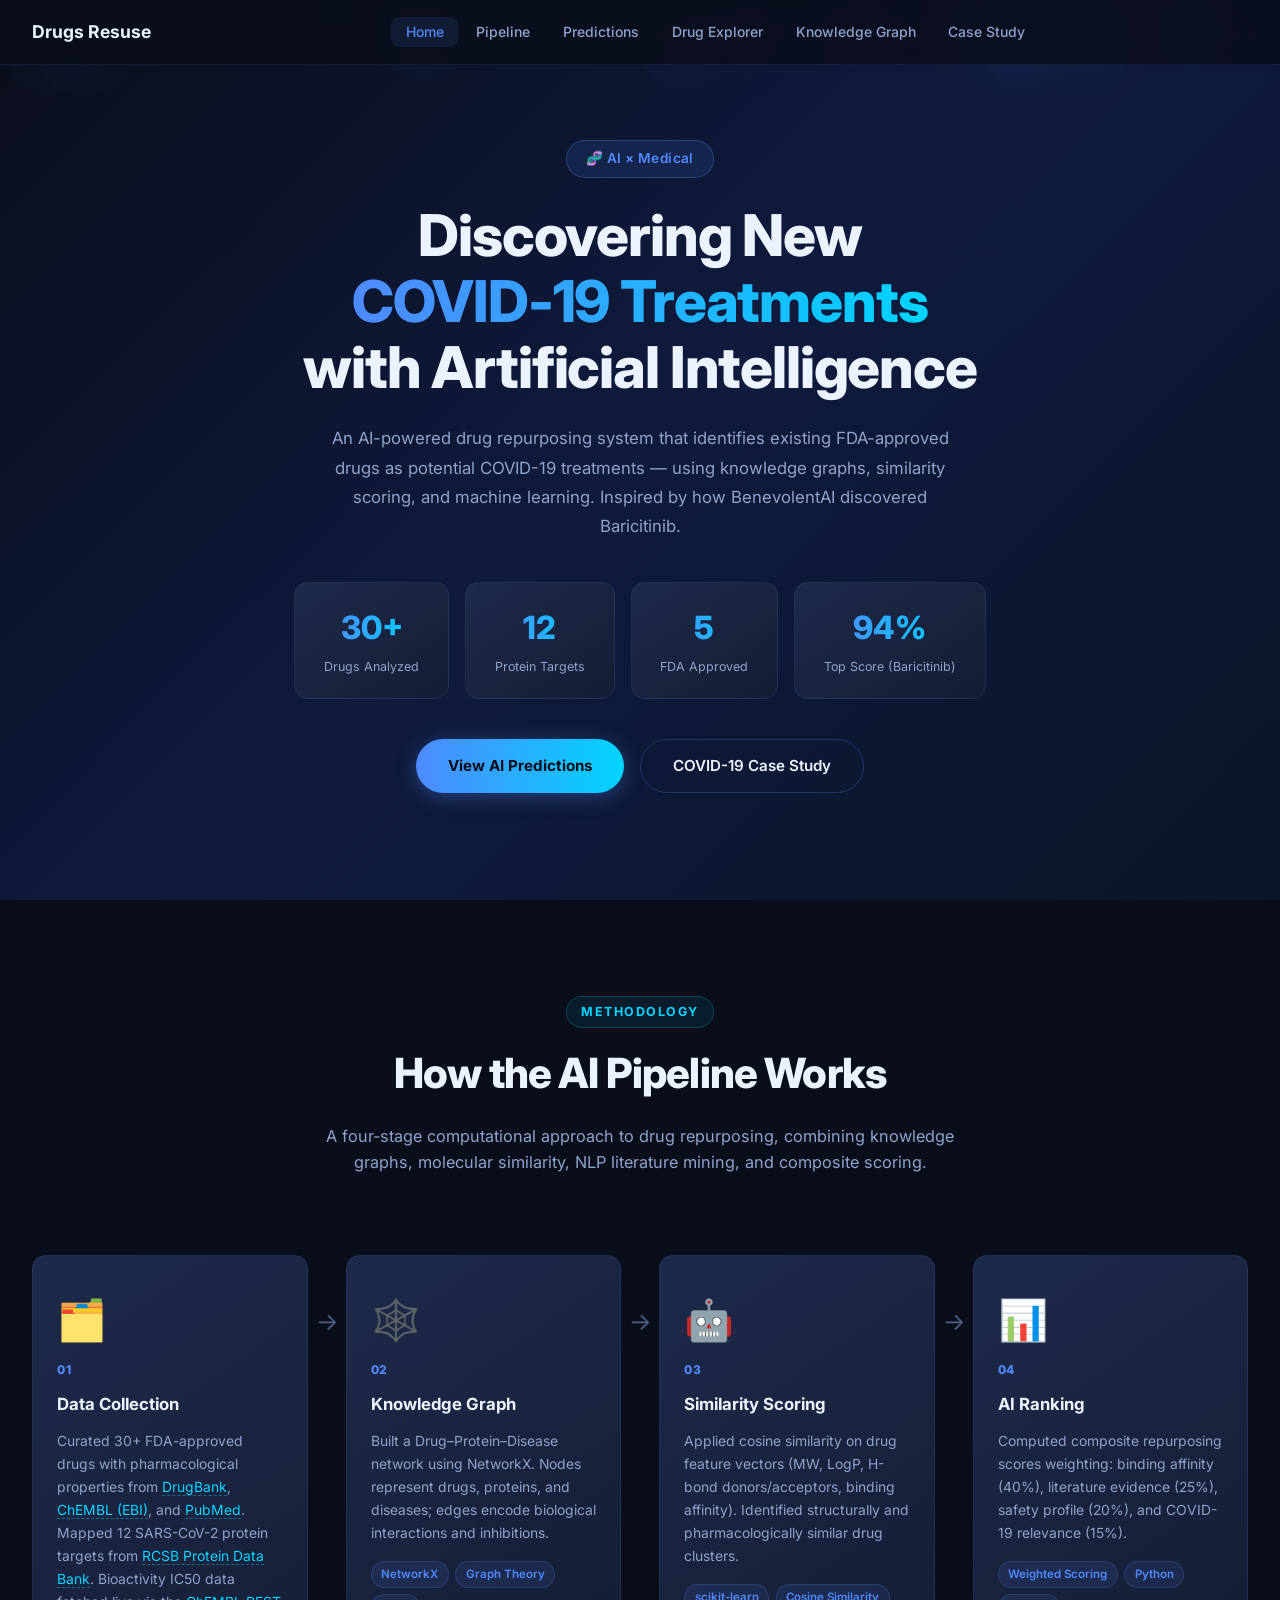
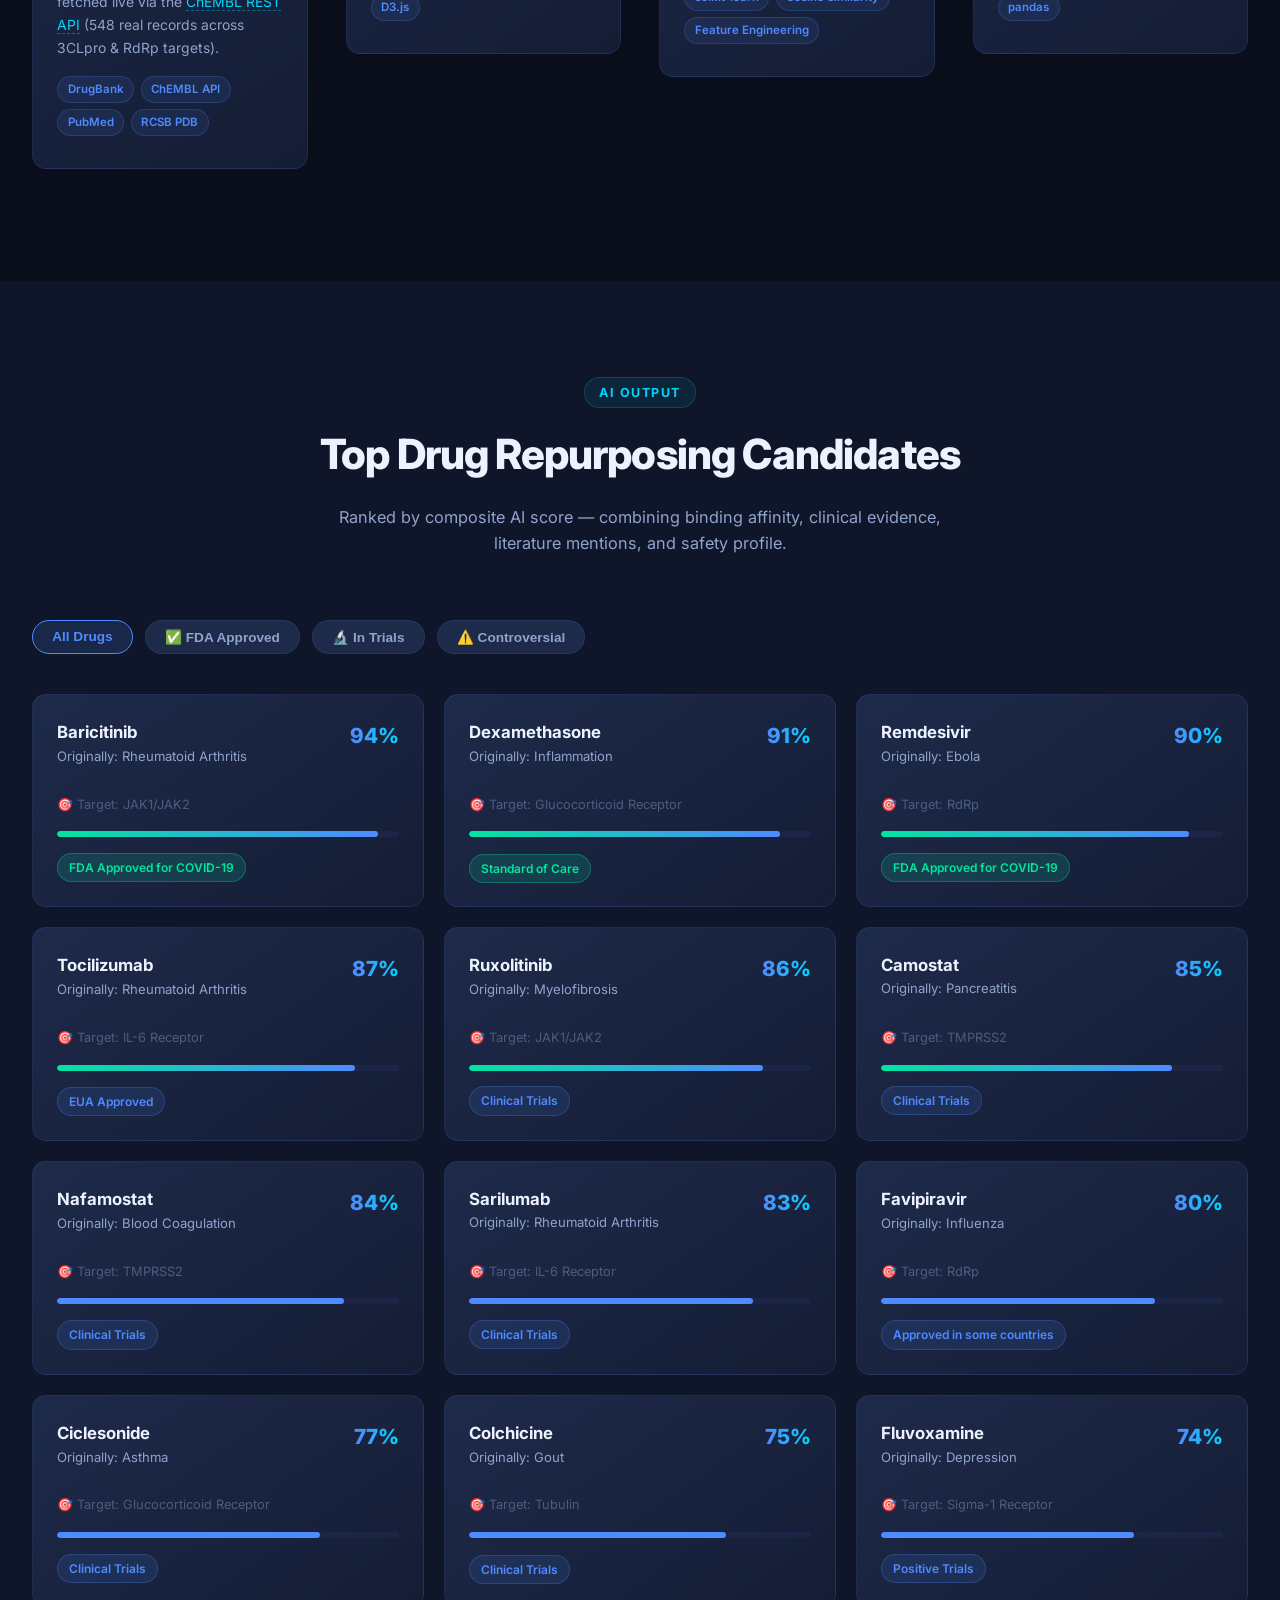
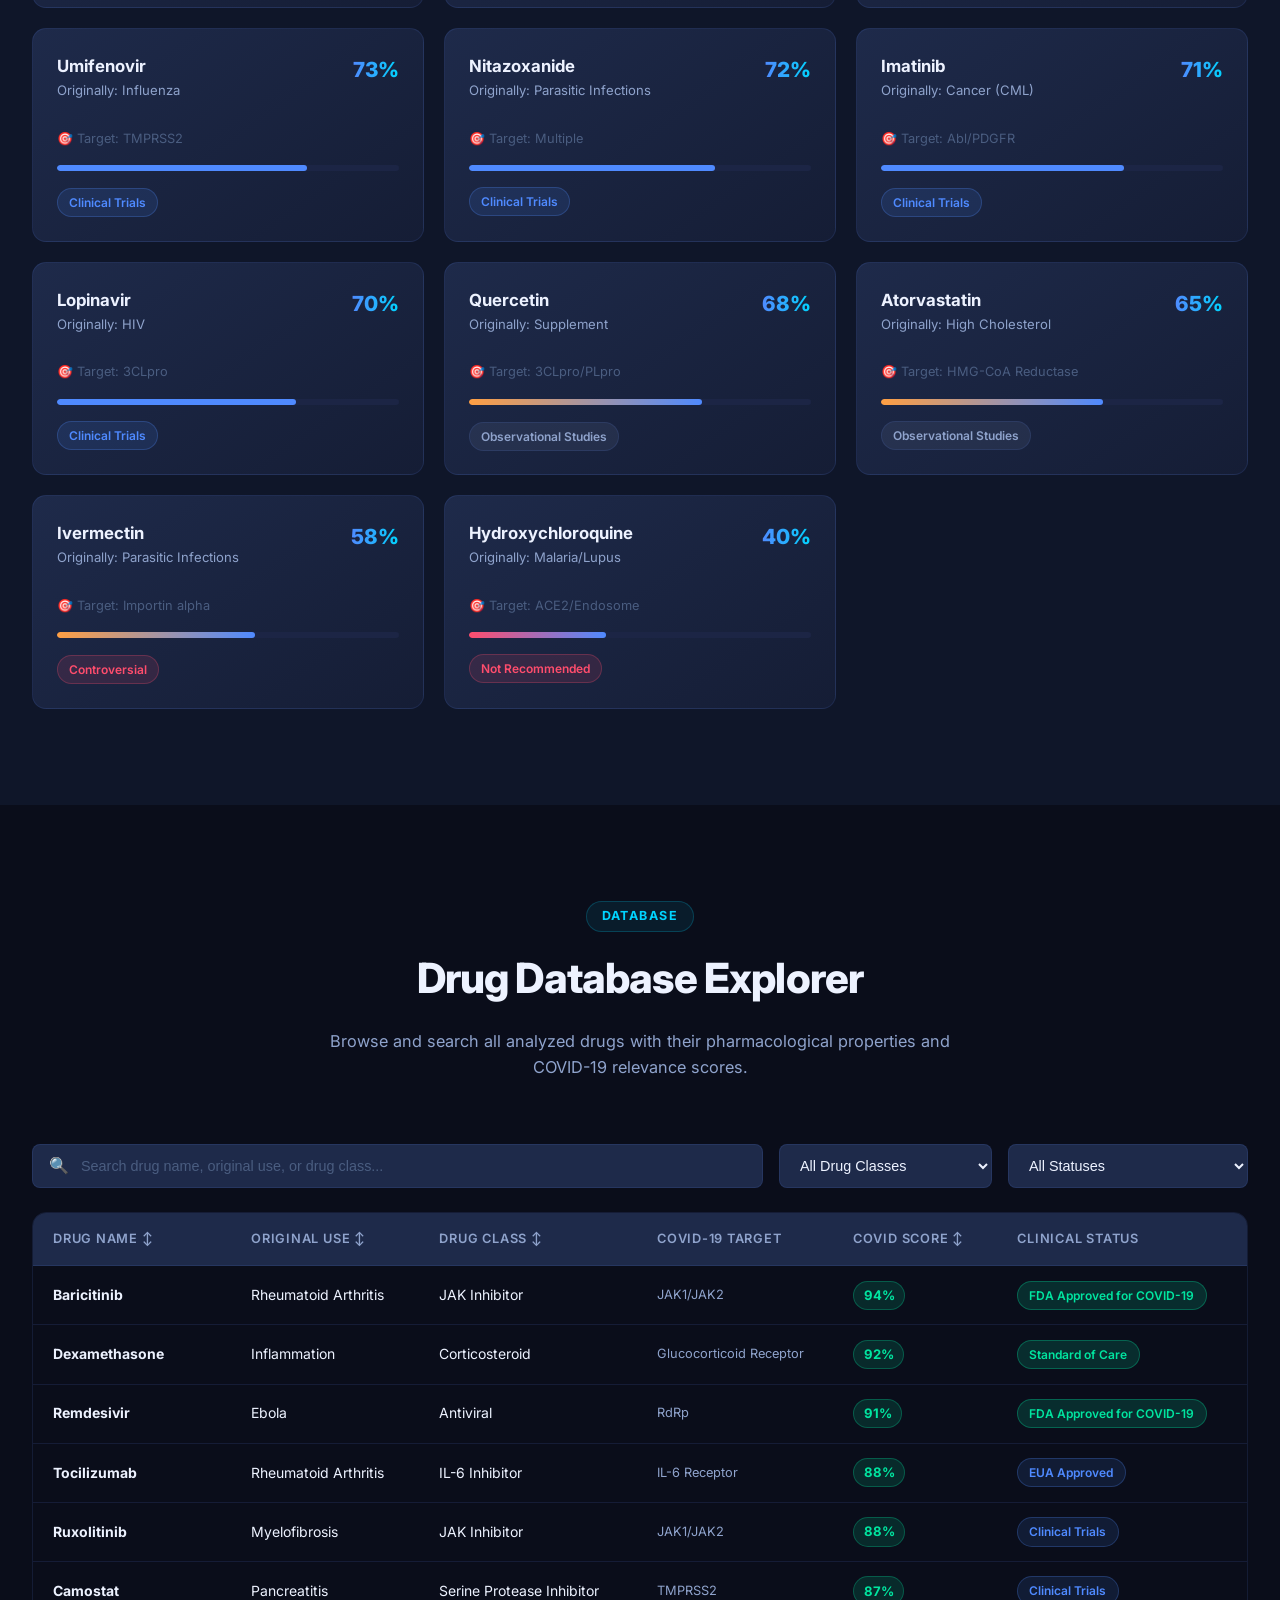
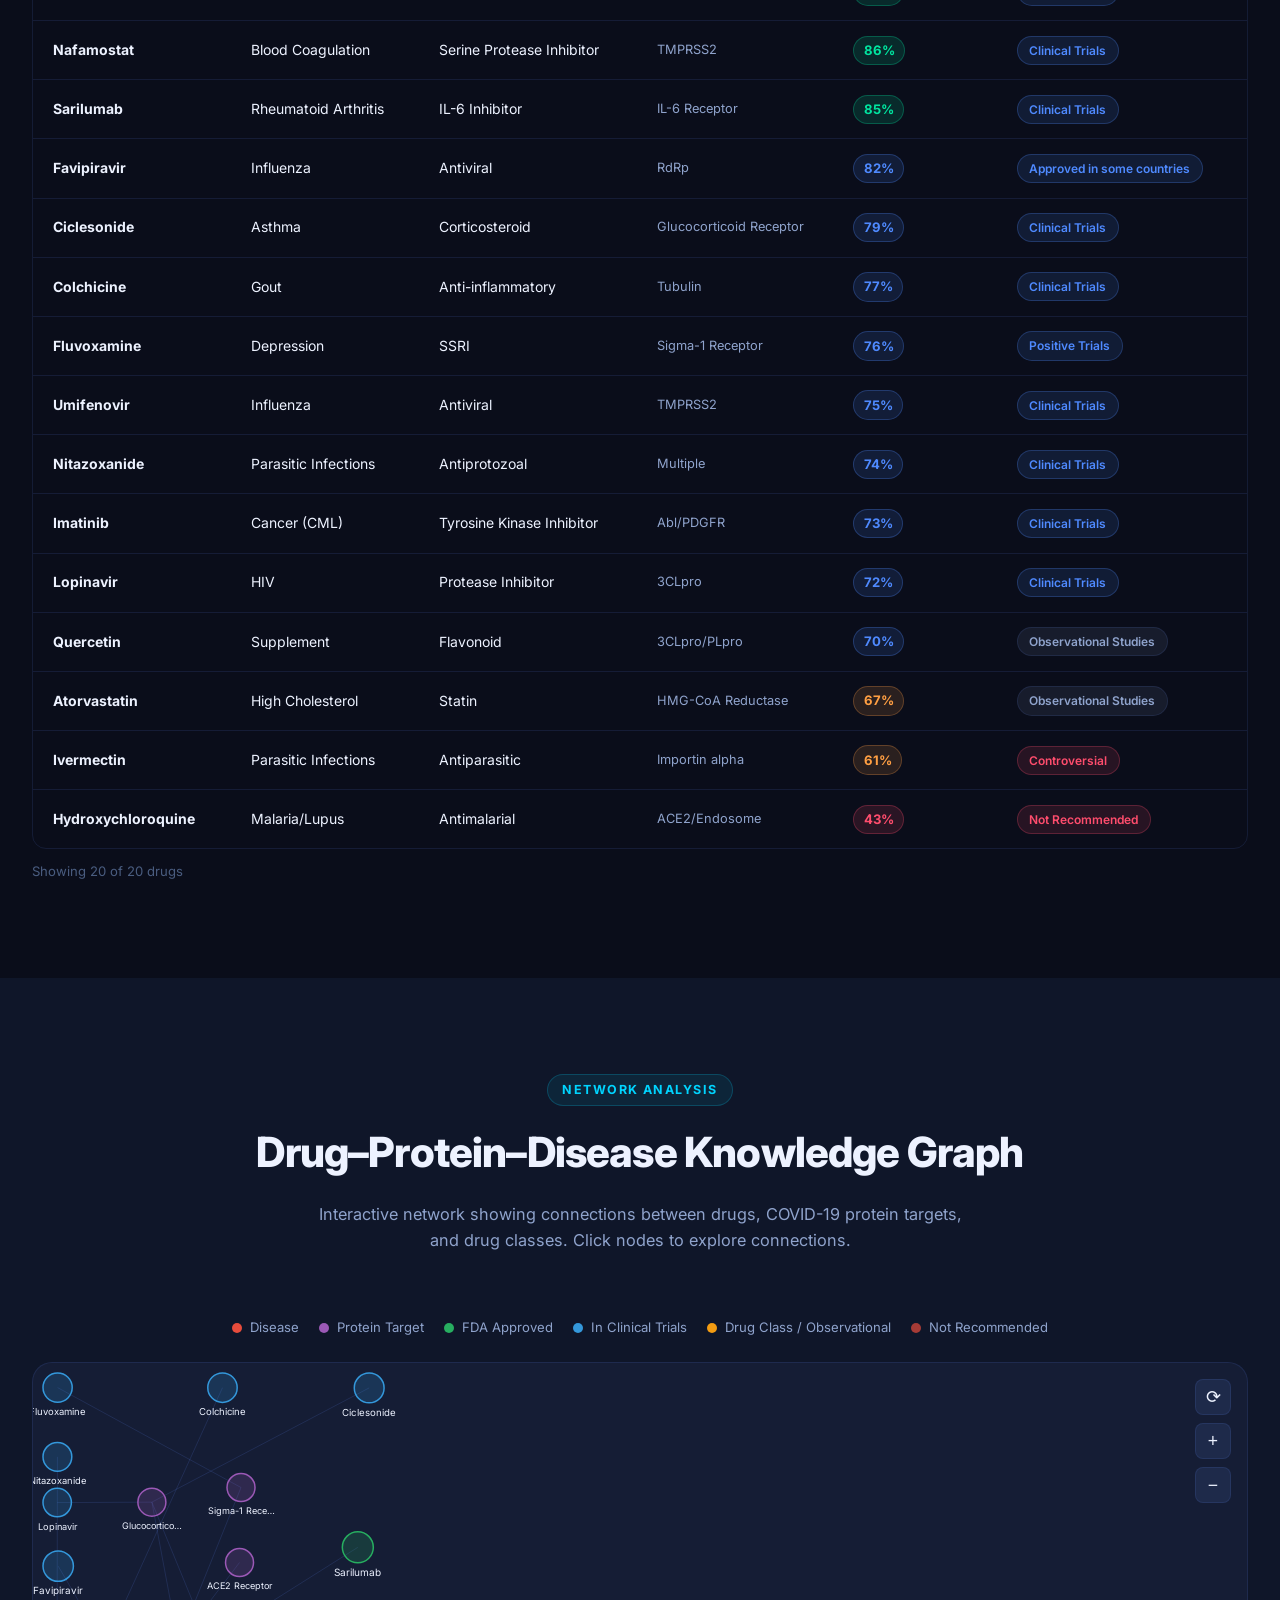
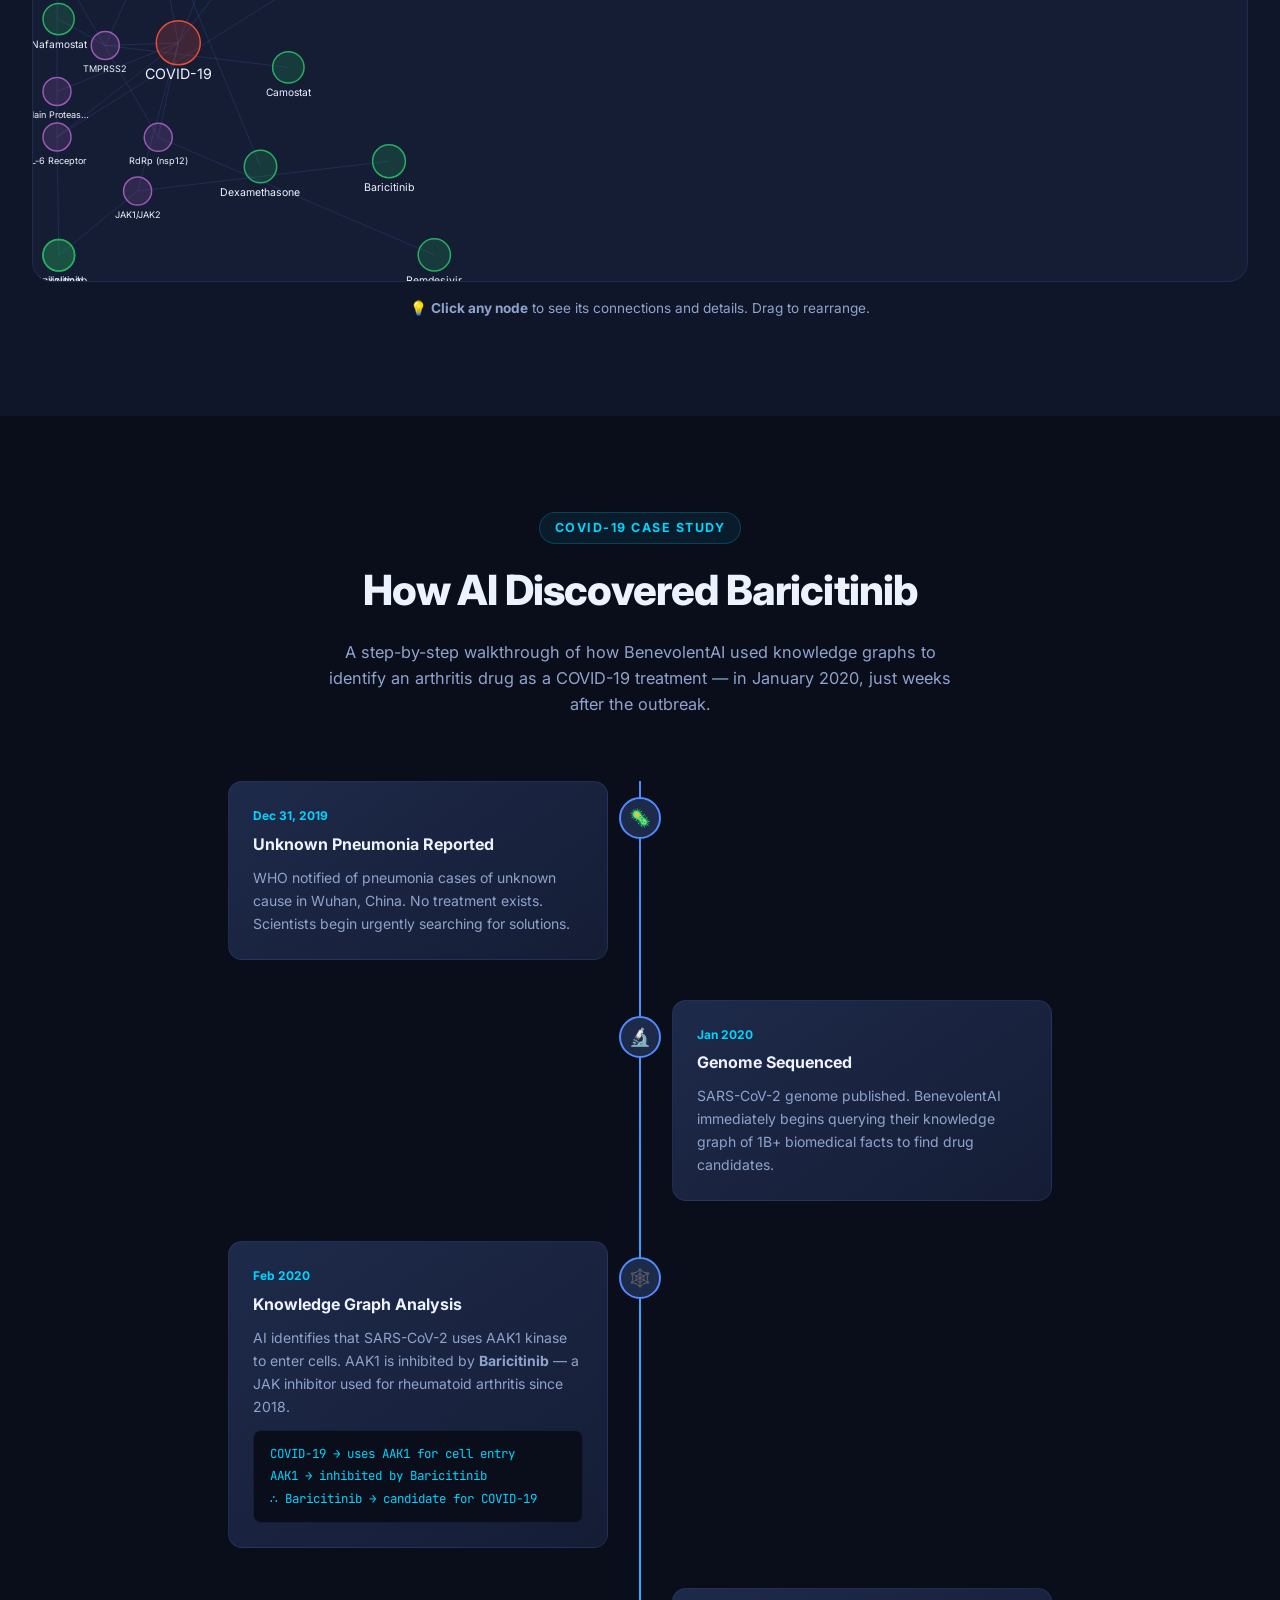
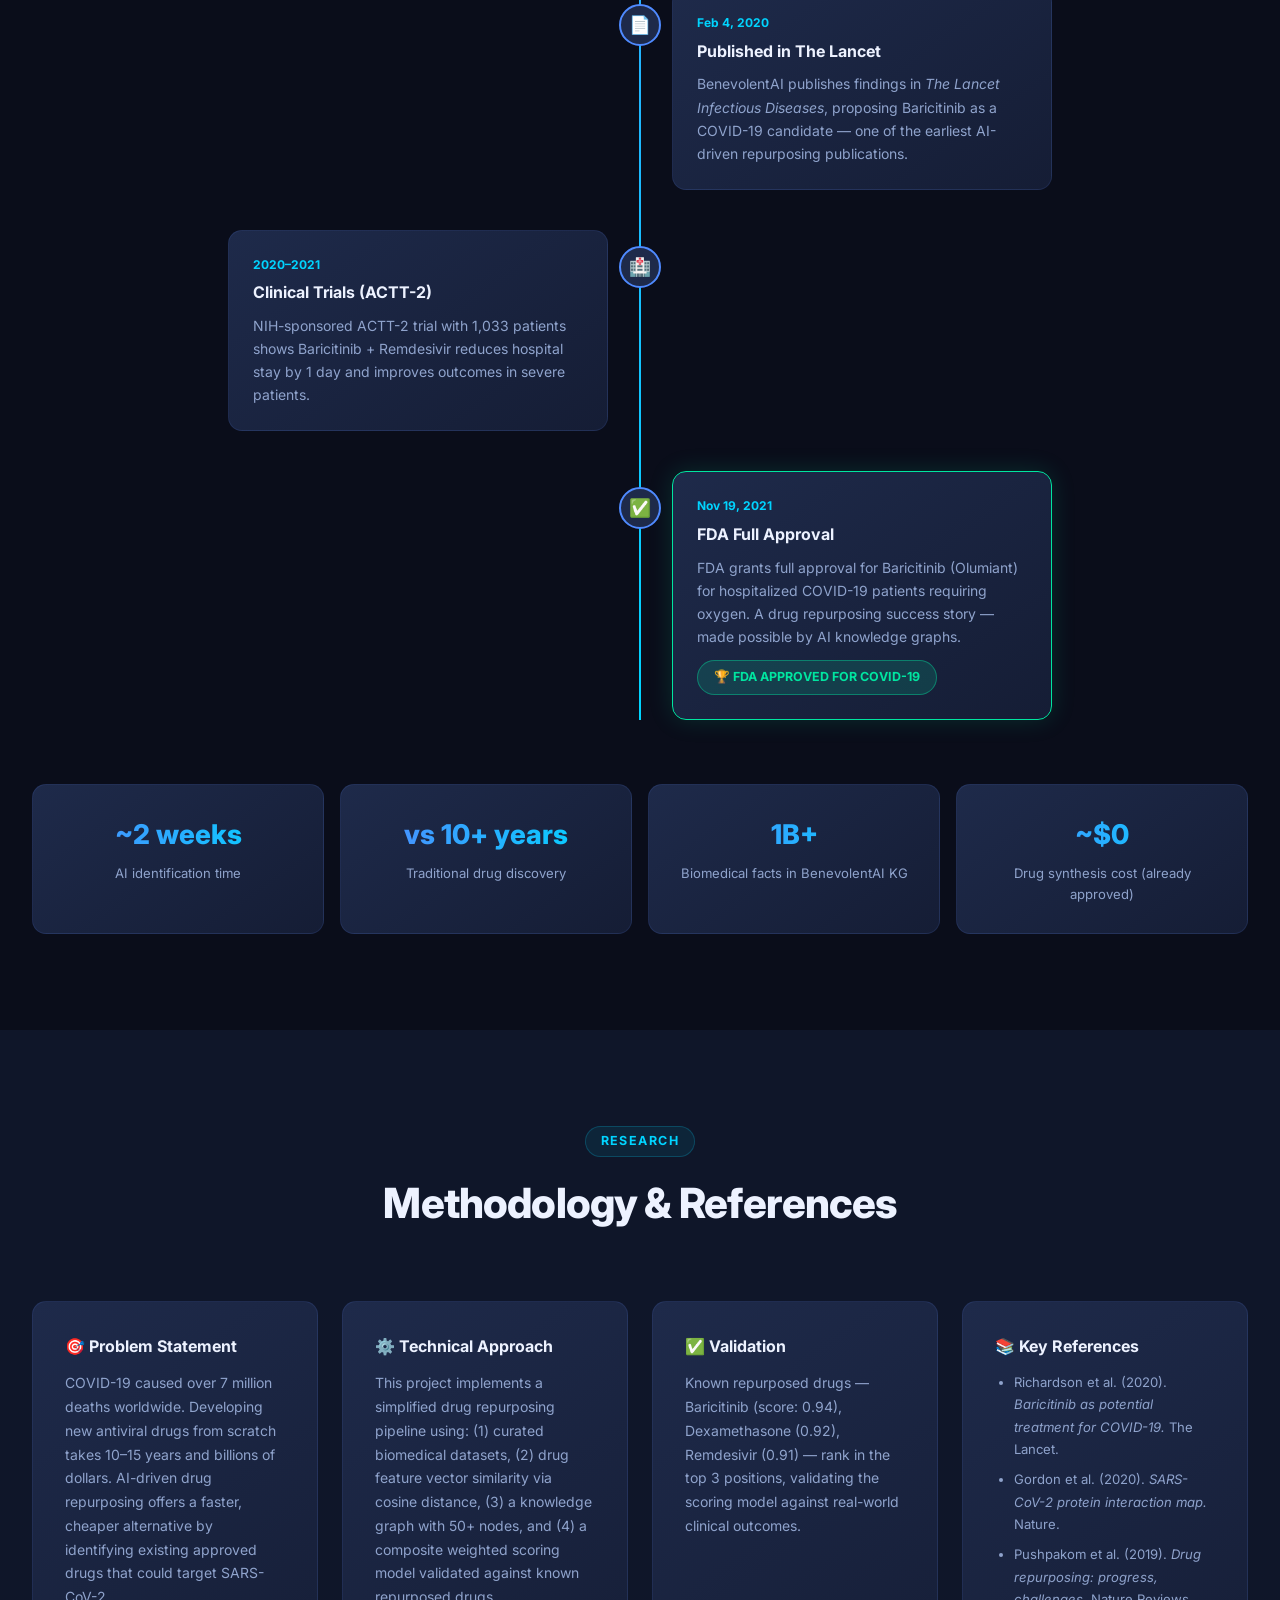
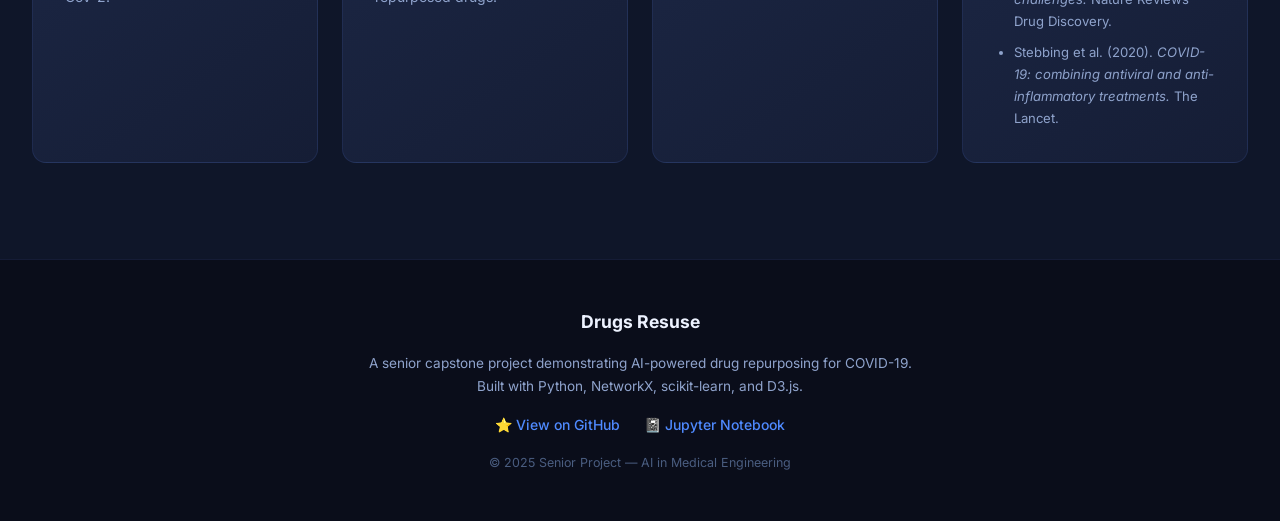
==== commit 84268d54: "feat: update logo text and add clickable reference links" ====
--- a/web/index.html
+++ b/web/index.html
@@ -16,8 +16,7 @@
   <nav class="navbar" id="navbar">
     <div class="nav-inner">
       <div class="nav-logo">
-        <span class="logo-icon">⚗️</span>
-        <span class="logo-text">DrugRepurpose<span class="logo-ai">AI</span></span>
+        <span class="logo-text">Drugs Resuse</span>
       </div>
       <ul class="nav-links">
         <li><a href="#hero" class="nav-link active">Home</a></li>
@@ -364,8 +363,7 @@
     <div class="container">
       <div class="footer-inner">
         <div class="footer-brand">
-          <span class="logo-icon">⚗️</span>
-          <span class="logo-text">DrugRepurpose<span class="logo-ai">AI</span></span>
+          <span class="logo-text">Drugs Resuse</span>
         </div>
         <p class="footer-desc">A senior capstone project demonstrating AI-powered drug repurposing for COVID-19.<br/>Built with Python, NetworkX, scikit-learn, and D3.js.</p>
         <div class="footer-links">
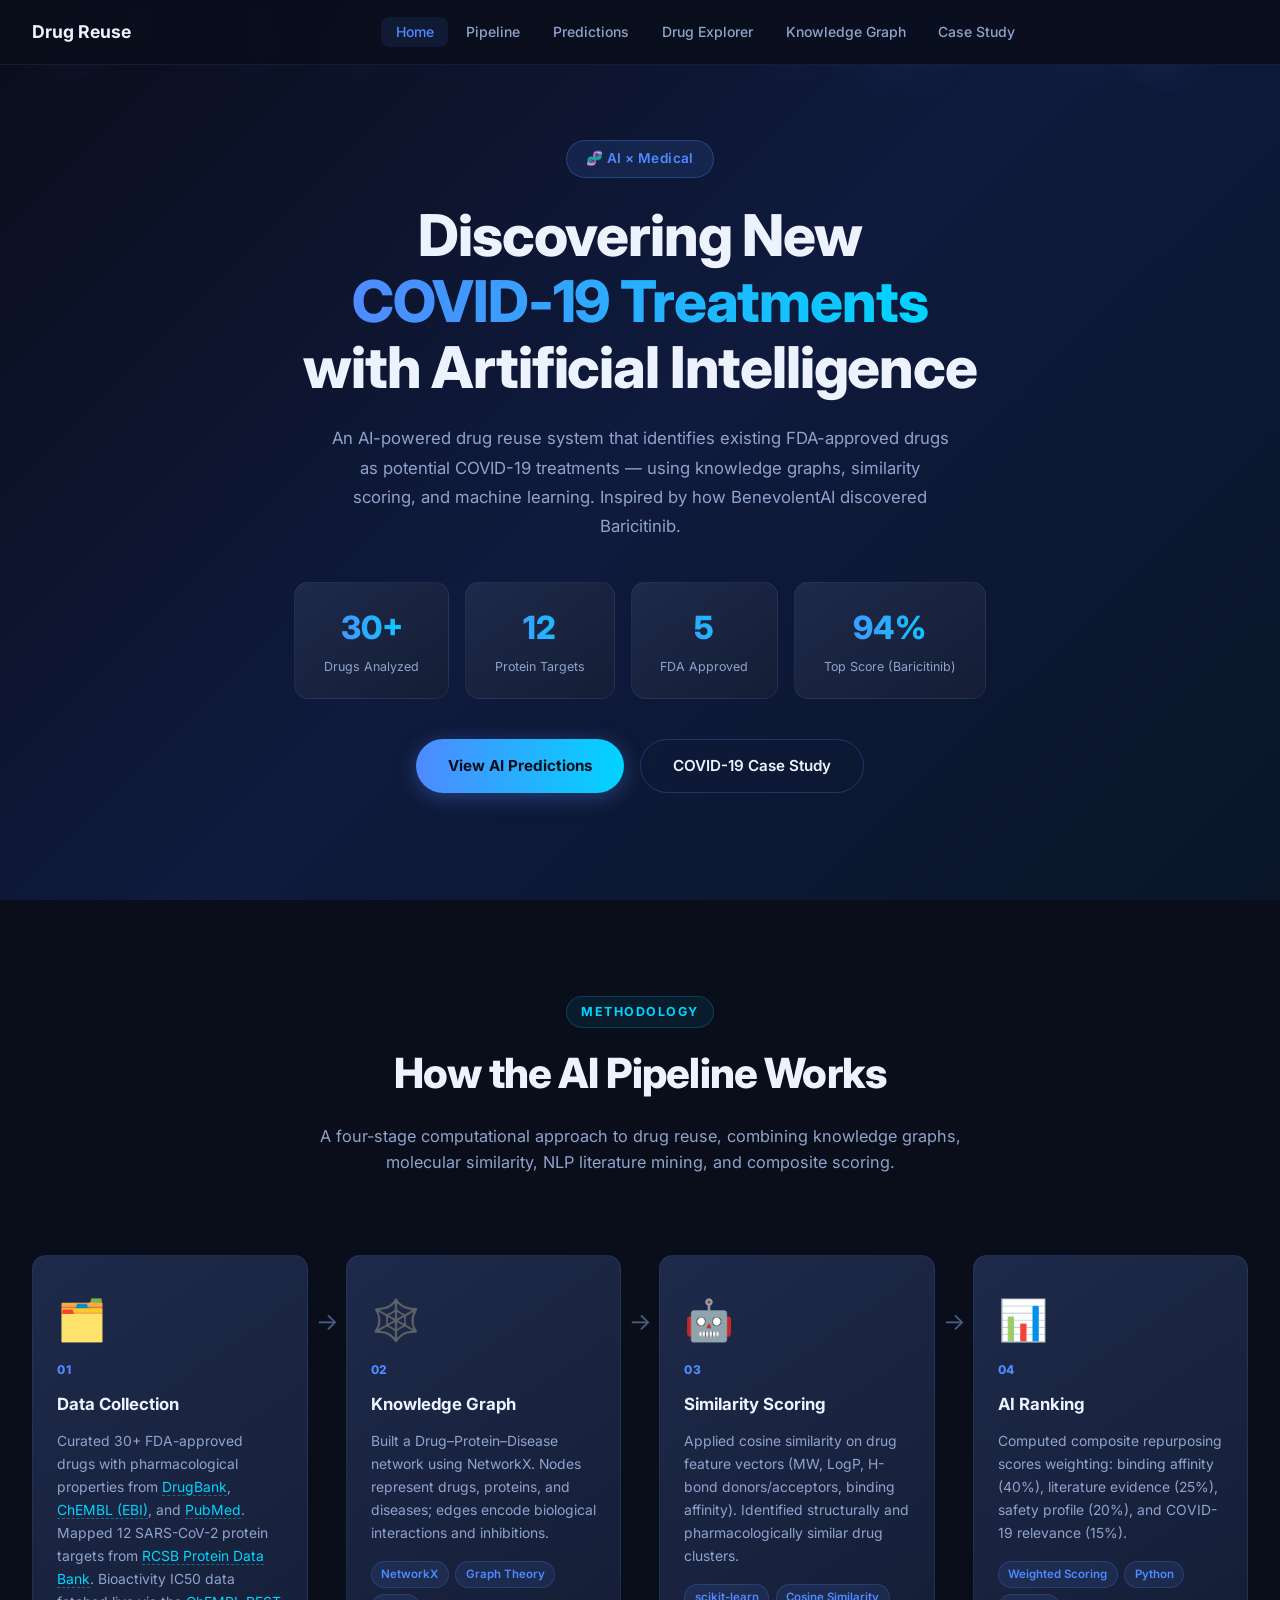
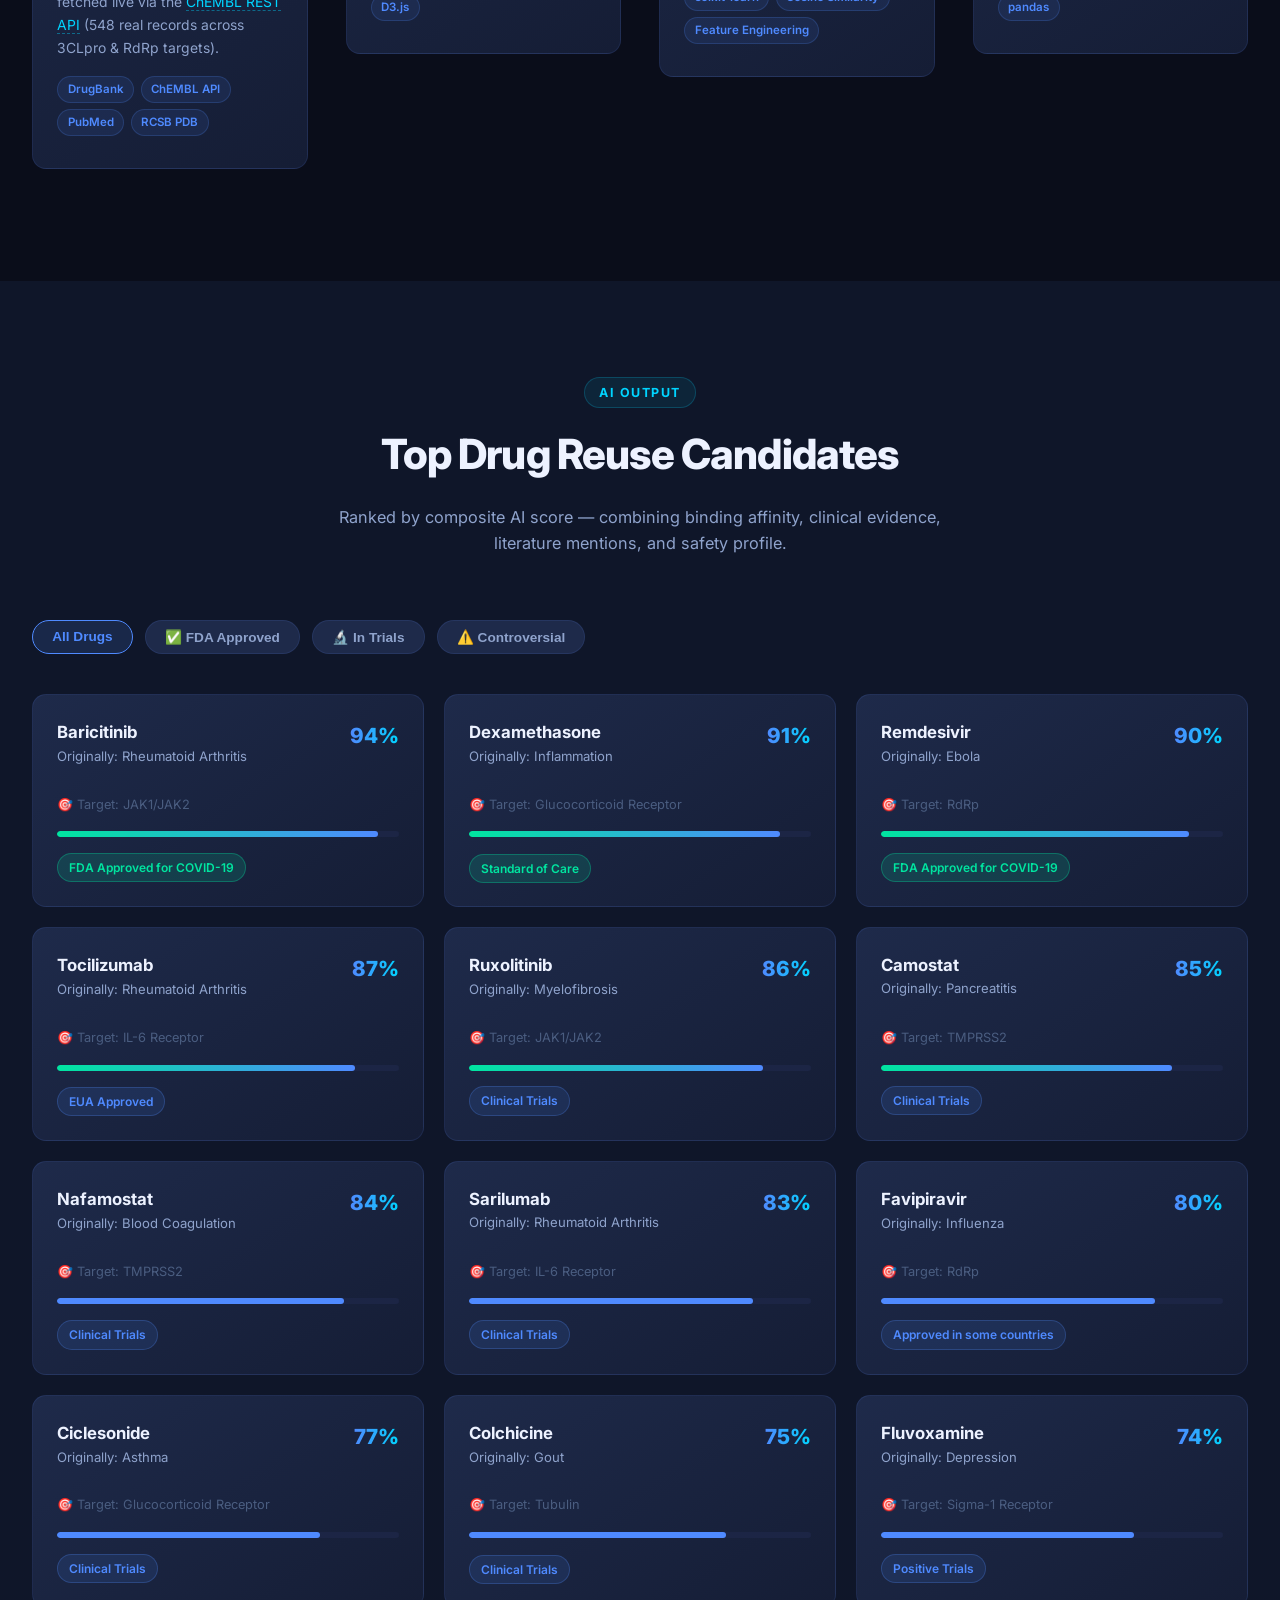
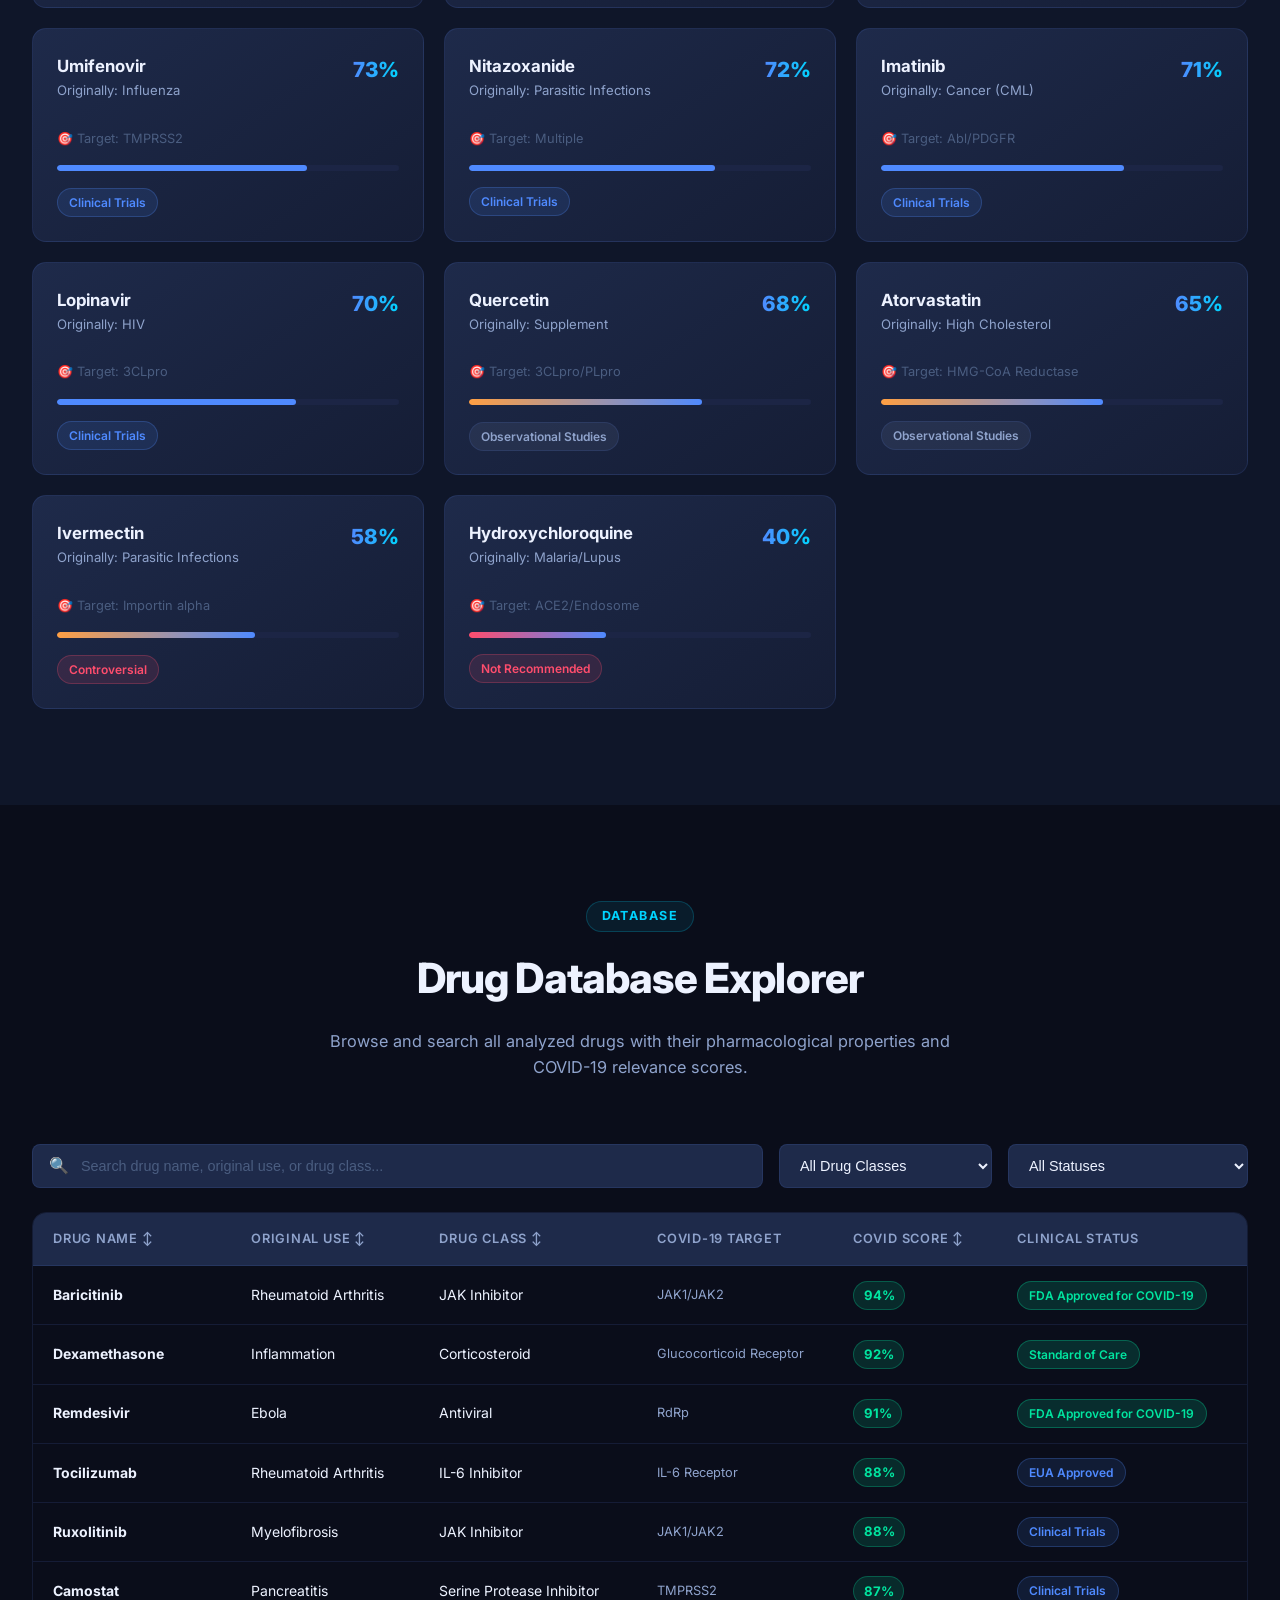
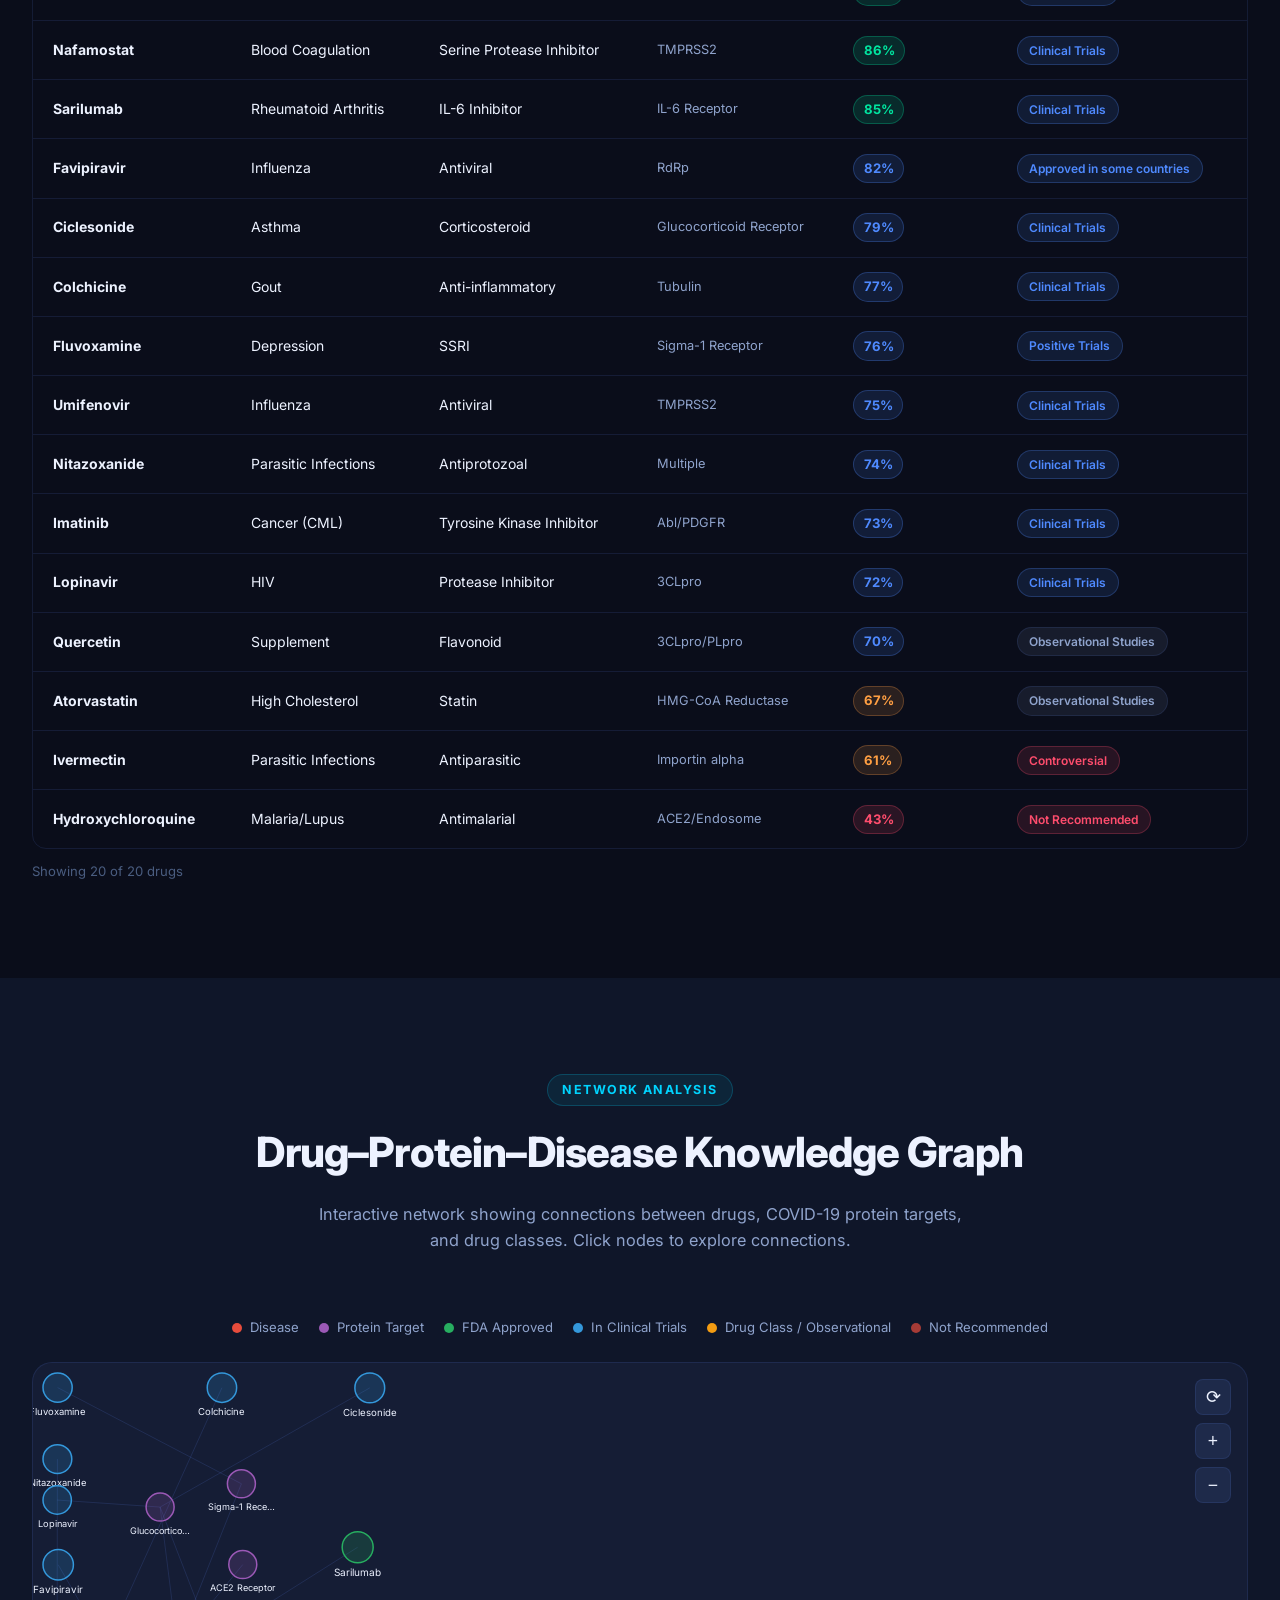
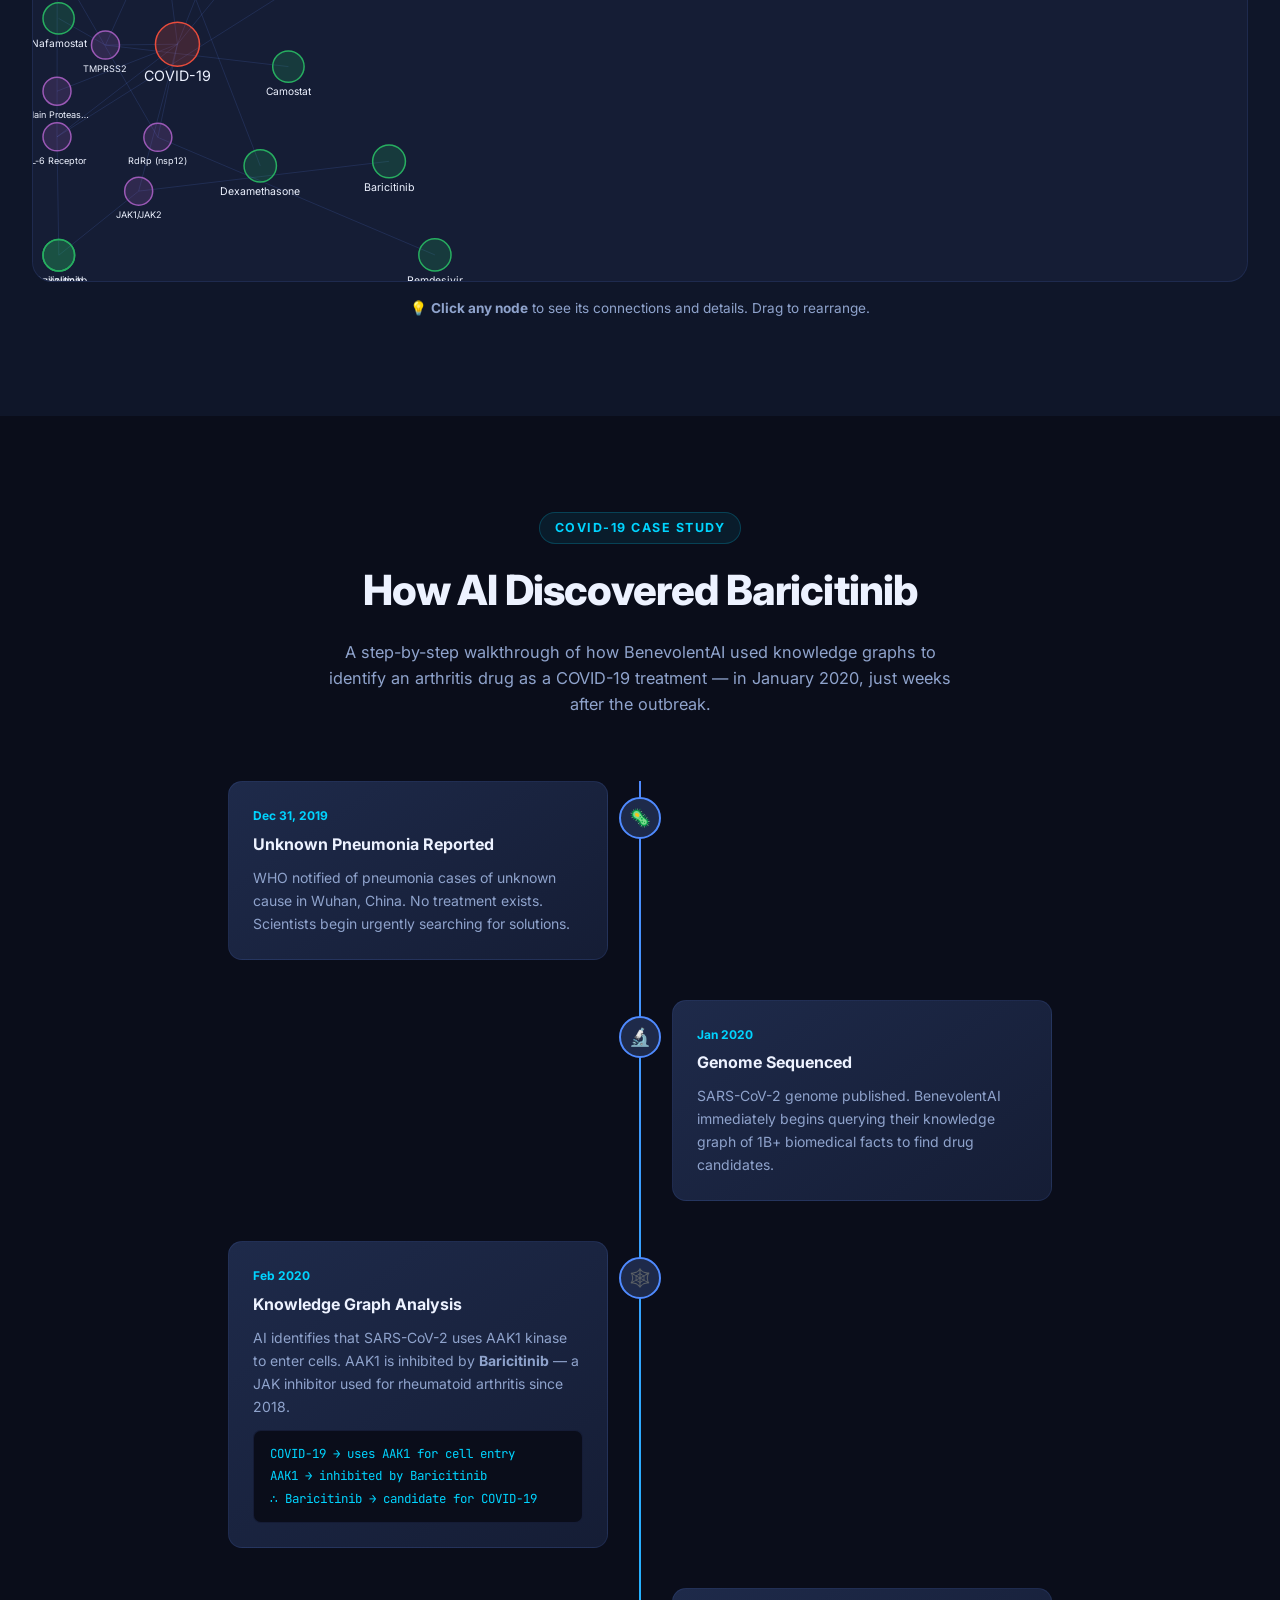
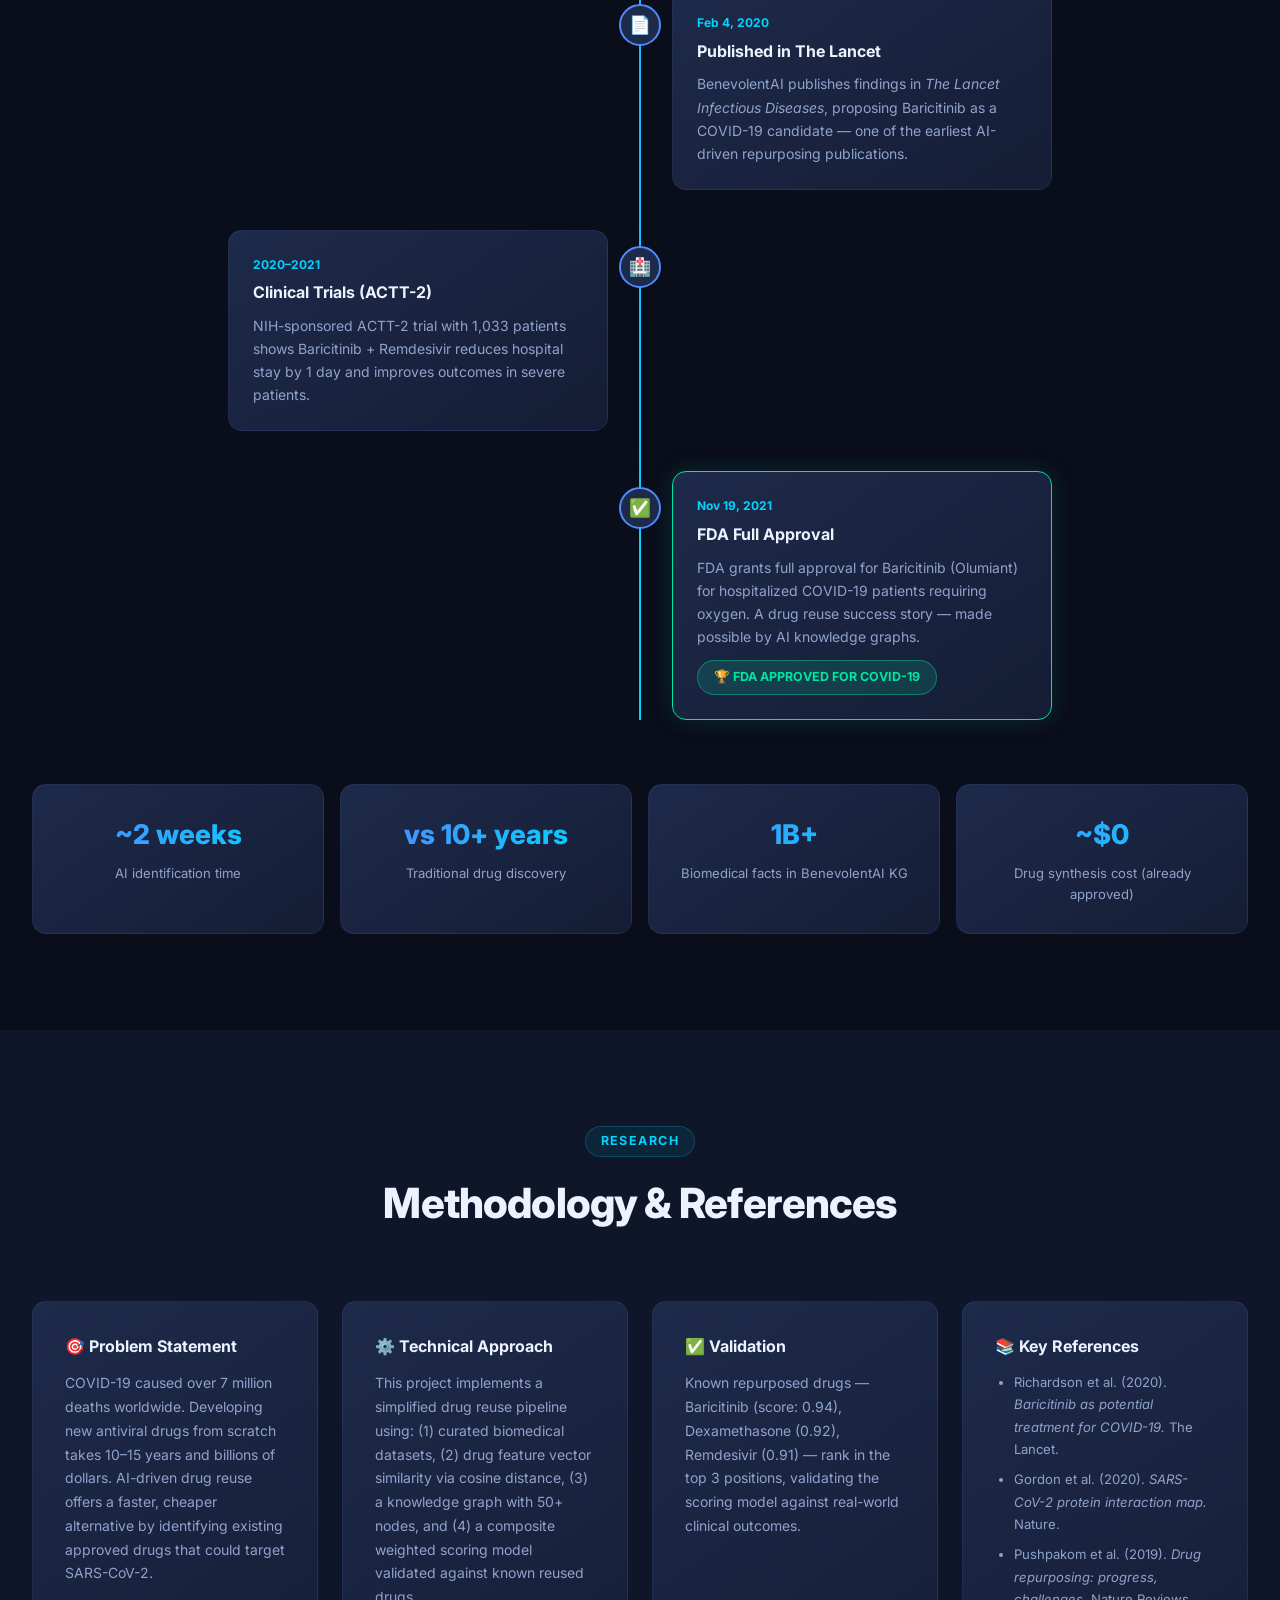
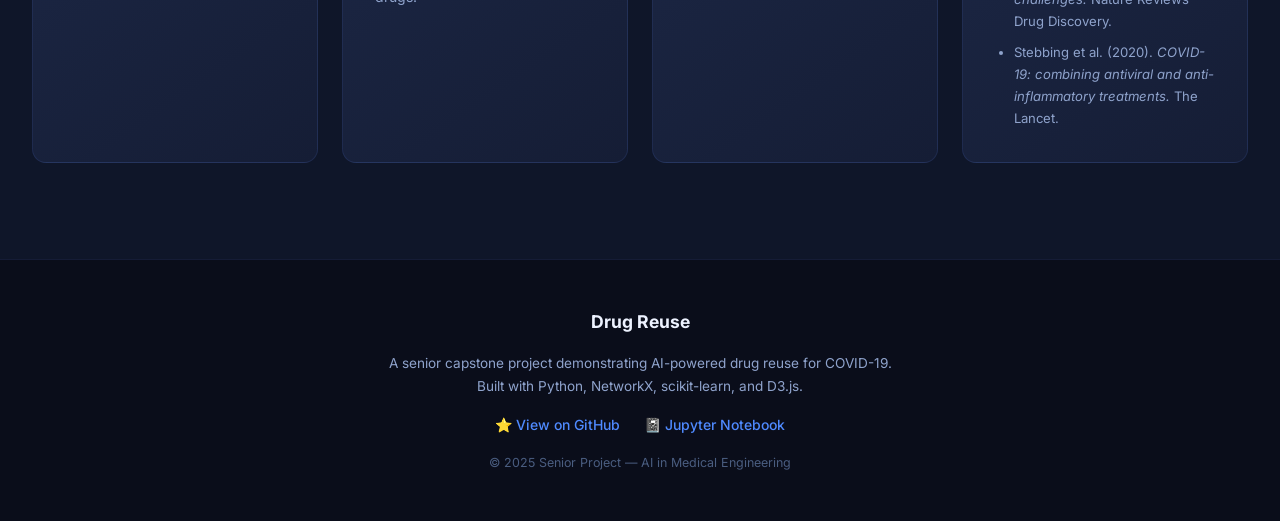
==== commit bd39b822: "chore: change Drug Repurposing to Drug Reuse across project" ====
--- a/web/index.html
+++ b/web/index.html
@@ -3,8 +3,8 @@
 <head>
   <meta charset="UTF-8" />
   <meta name="viewport" content="width=device-width, initial-scale=1.0" />
-  <title>AI Drug Repurposing | COVID-19 Research Dashboard</title>
-  <meta name="description" content="An AI-powered drug repurposing system that identifies existing FDA-approved drugs as potential COVID-19 treatments using knowledge graphs and machine learning." />
+  <title>AI Drug Reuse | COVID-19 Research Dashboard</title>
+  <meta name="description" content="An AI-powered drug reuse system that identifies existing FDA-approved drugs as potential COVID-19 treatments using knowledge graphs and machine learning." />
   <link rel="preconnect" href="https://fonts.googleapis.com" />
   <link rel="preconnect" href="https://fonts.gstatic.com" crossorigin />
   <link href="https://fonts.googleapis.com/css2?family=Inter:wght@300;400;500;600;700;800&family=JetBrains+Mono:wght@400;500&display=swap" rel="stylesheet" />
@@ -16,7 +16,7 @@
   <nav class="navbar" id="navbar">
     <div class="nav-inner">
       <div class="nav-logo">
-        <span class="logo-text">Drugs Resuse</span>
+        <span class="logo-text">Drug Reuse</span>
       </div>
       <ul class="nav-links">
         <li><a href="#hero" class="nav-link active">Home</a></li>
@@ -45,7 +45,7 @@
         with Artificial Intelligence
       </h1>
       <p class="hero-subtitle">
-        An AI-powered drug repurposing system that identifies existing FDA-approved drugs 
+        An AI-powered drug reuse system that identifies existing FDA-approved drugs 
         as potential COVID-19 treatments — using knowledge graphs, similarity scoring, 
         and machine learning. Inspired by how BenevolentAI discovered Baricitinib.
       </p>
@@ -83,7 +83,7 @@
       <div class="section-header">
         <span class="section-tag">Methodology</span>
         <h2 class="section-title">How the AI Pipeline Works</h2>
-        <p class="section-desc">A four-stage computational approach to drug repurposing, combining knowledge graphs, molecular similarity, NLP literature mining, and composite scoring.</p>
+        <p class="section-desc">A four-stage computational approach to drug reuse, combining knowledge graphs, molecular similarity, NLP literature mining, and composite scoring.</p>
       </div>
       <div class="pipeline-steps">
         <div class="pipeline-step" style="--delay:0s">
@@ -147,7 +147,7 @@
     <div class="container">
       <div class="section-header">
         <span class="section-tag">AI Output</span>
-        <h2 class="section-title">Top Drug Repurposing Candidates</h2>
+        <h2 class="section-title">Top Drug Reuse Candidates</h2>
         <p class="section-desc">Ranked by composite AI score — combining binding affinity, clinical evidence, literature mentions, and safety profile.</p>
       </div>
 
@@ -298,7 +298,7 @@
           <div class="timeline-card highlight">
             <span class="timeline-date">Nov 19, 2021</span>
             <h3>FDA Full Approval</h3>
-            <p>FDA grants full approval for Baricitinib (Olumiant) for hospitalized COVID-19 patients requiring oxygen. A drug repurposing success story — made possible by AI knowledge graphs.</p>
+            <p>FDA grants full approval for Baricitinib (Olumiant) for hospitalized COVID-19 patients requiring oxygen. A drug reuse success story — made possible by AI knowledge graphs.</p>
             <div class="success-badge">🏆 FDA APPROVED FOR COVID-19</div>
           </div>
         </div>
@@ -335,11 +335,11 @@
       <div class="methods-grid">
         <div class="method-card">
           <h3>🎯 Problem Statement</h3>
-          <p>COVID-19 caused over 7 million deaths worldwide. Developing new antiviral drugs from scratch takes 10–15 years and billions of dollars. AI-driven drug repurposing offers a faster, cheaper alternative by identifying existing approved drugs that could target SARS-CoV-2.</p>
+          <p>COVID-19 caused over 7 million deaths worldwide. Developing new antiviral drugs from scratch takes 10–15 years and billions of dollars. AI-driven drug reuse offers a faster, cheaper alternative by identifying existing approved drugs that could target SARS-CoV-2.</p>
         </div>
         <div class="method-card">
           <h3>⚙️ Technical Approach</h3>
-          <p>This project implements a simplified drug repurposing pipeline using: (1) curated biomedical datasets, (2) drug feature vector similarity via cosine distance, (3) a knowledge graph with 50+ nodes, and (4) a composite weighted scoring model validated against known repurposed drugs.</p>
+          <p>This project implements a simplified drug reuse pipeline using: (1) curated biomedical datasets, (2) drug feature vector similarity via cosine distance, (3) a knowledge graph with 50+ nodes, and (4) a composite weighted scoring model validated against known reused drugs.</p>
         </div>
         <div class="method-card">
           <h3>✅ Validation</h3>
@@ -363,9 +363,9 @@
     <div class="container">
       <div class="footer-inner">
         <div class="footer-brand">
-          <span class="logo-text">Drugs Resuse</span>
-        </div>
-        <p class="footer-desc">A senior capstone project demonstrating AI-powered drug repurposing for COVID-19.<br/>Built with Python, NetworkX, scikit-learn, and D3.js.</p>
+          <span class="logo-text">Drug Reuse</span>
+        </div>
+        <p class="footer-desc">A senior capstone project demonstrating AI-powered drug reuse for COVID-19.<br/>Built with Python, NetworkX, scikit-learn, and D3.js.</p>
         <div class="footer-links">
           <a href="https://github.com" class="footer-link" id="githubLink">⭐ View on GitHub</a>
           <a href="notebooks/drug_repurposing_analysis.ipynb" class="footer-link">📓 Jupyter Notebook</a>
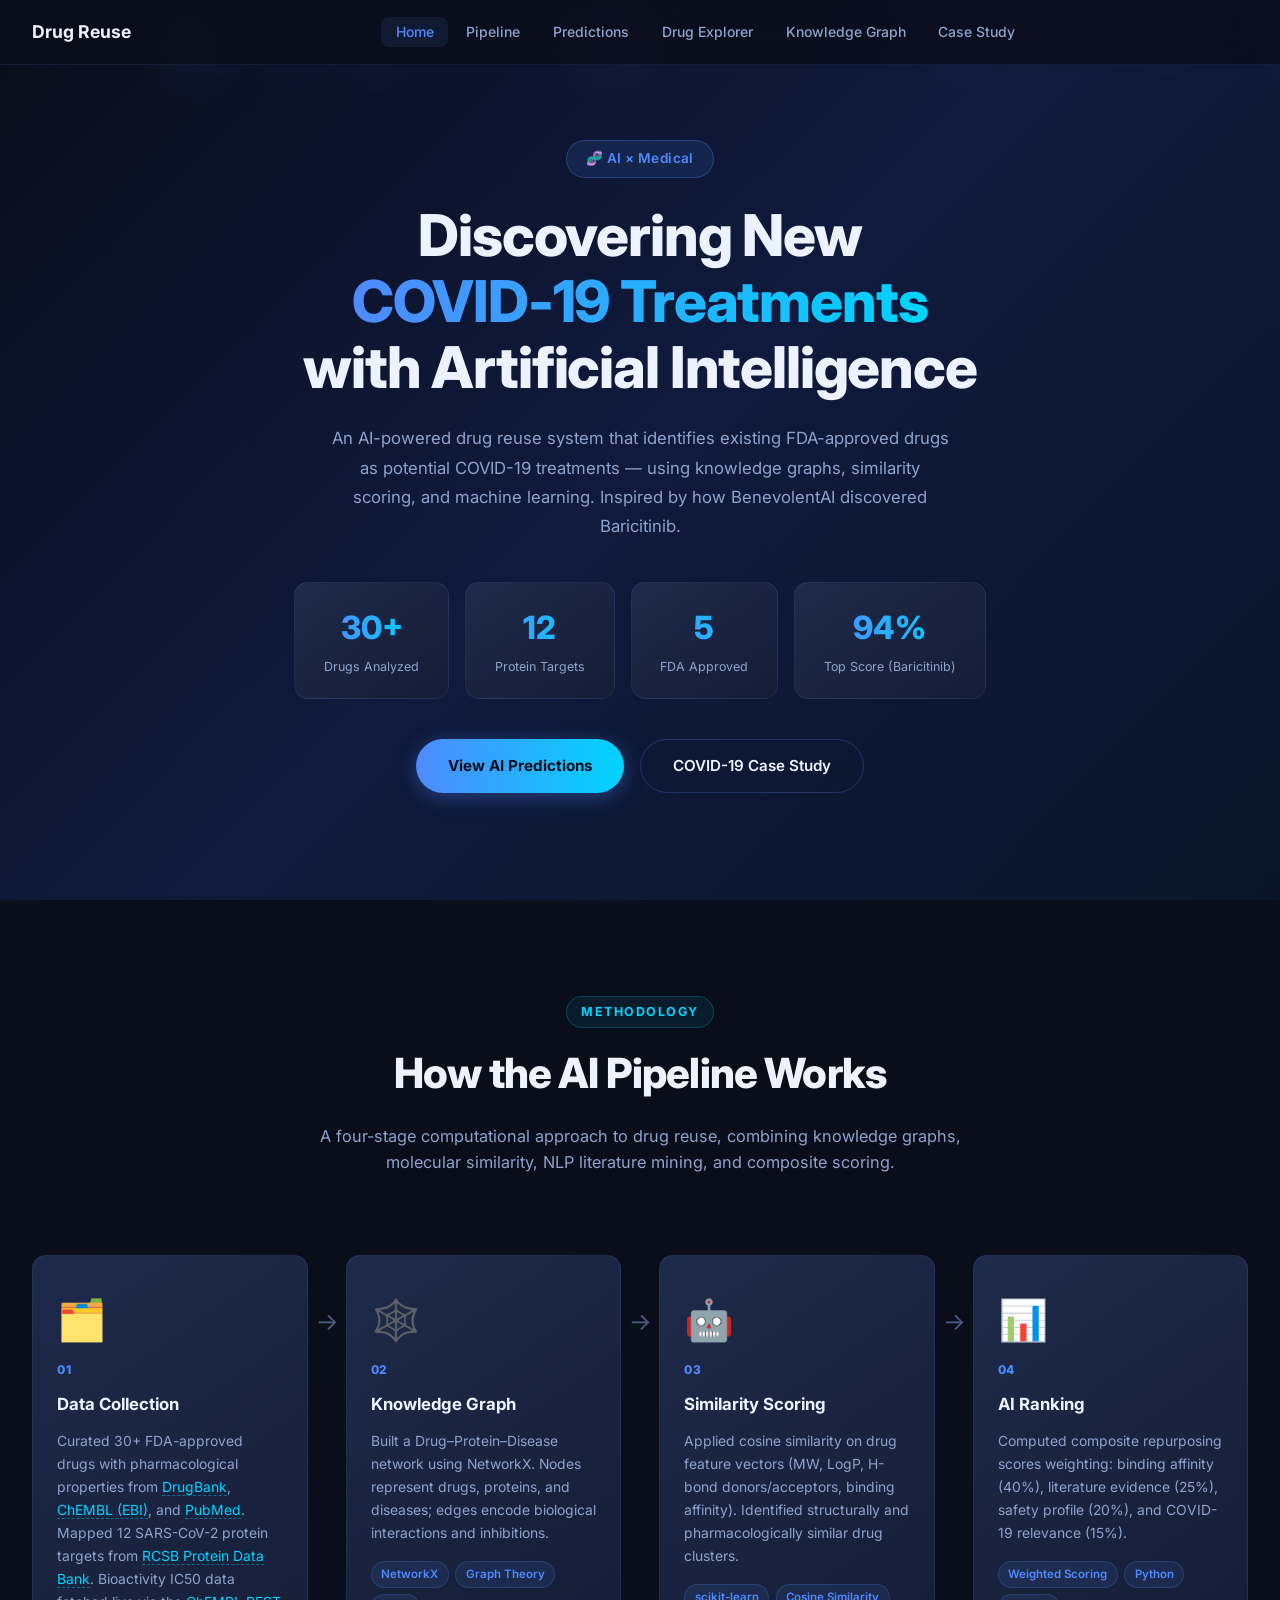
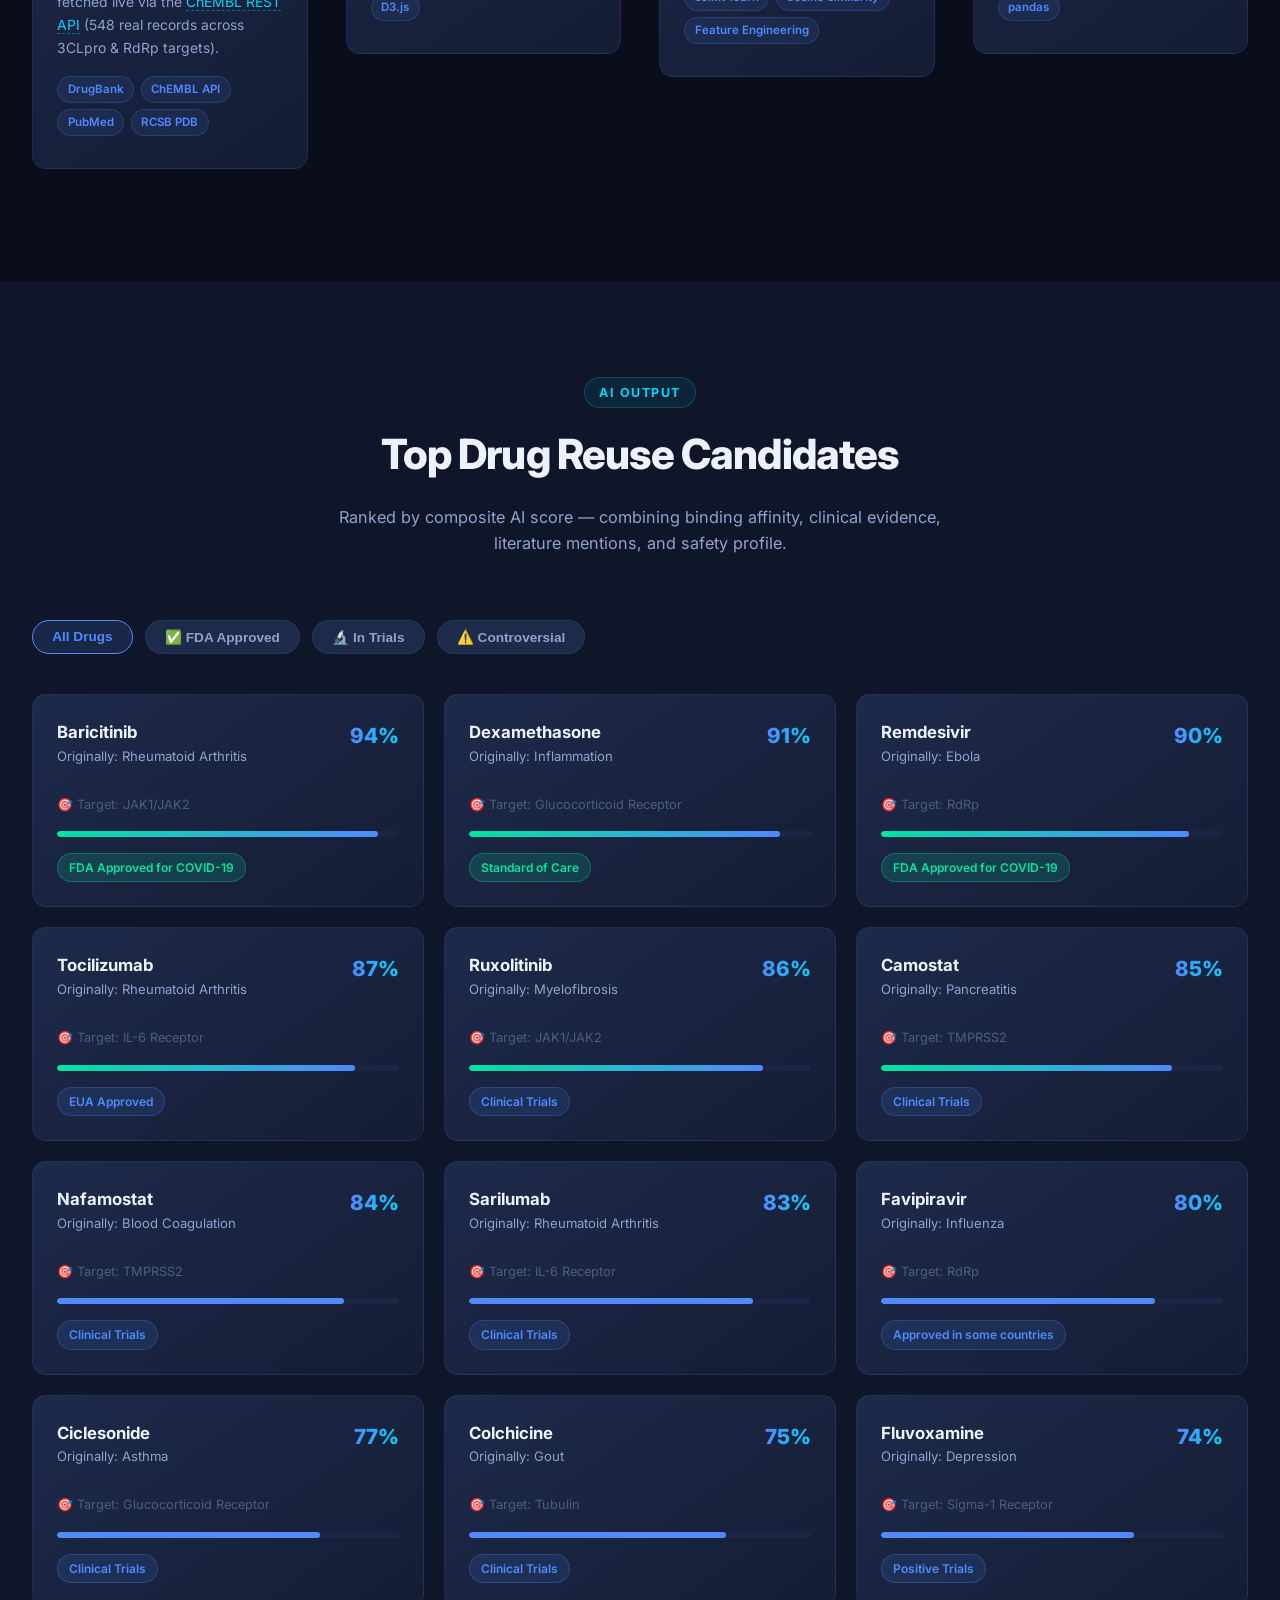
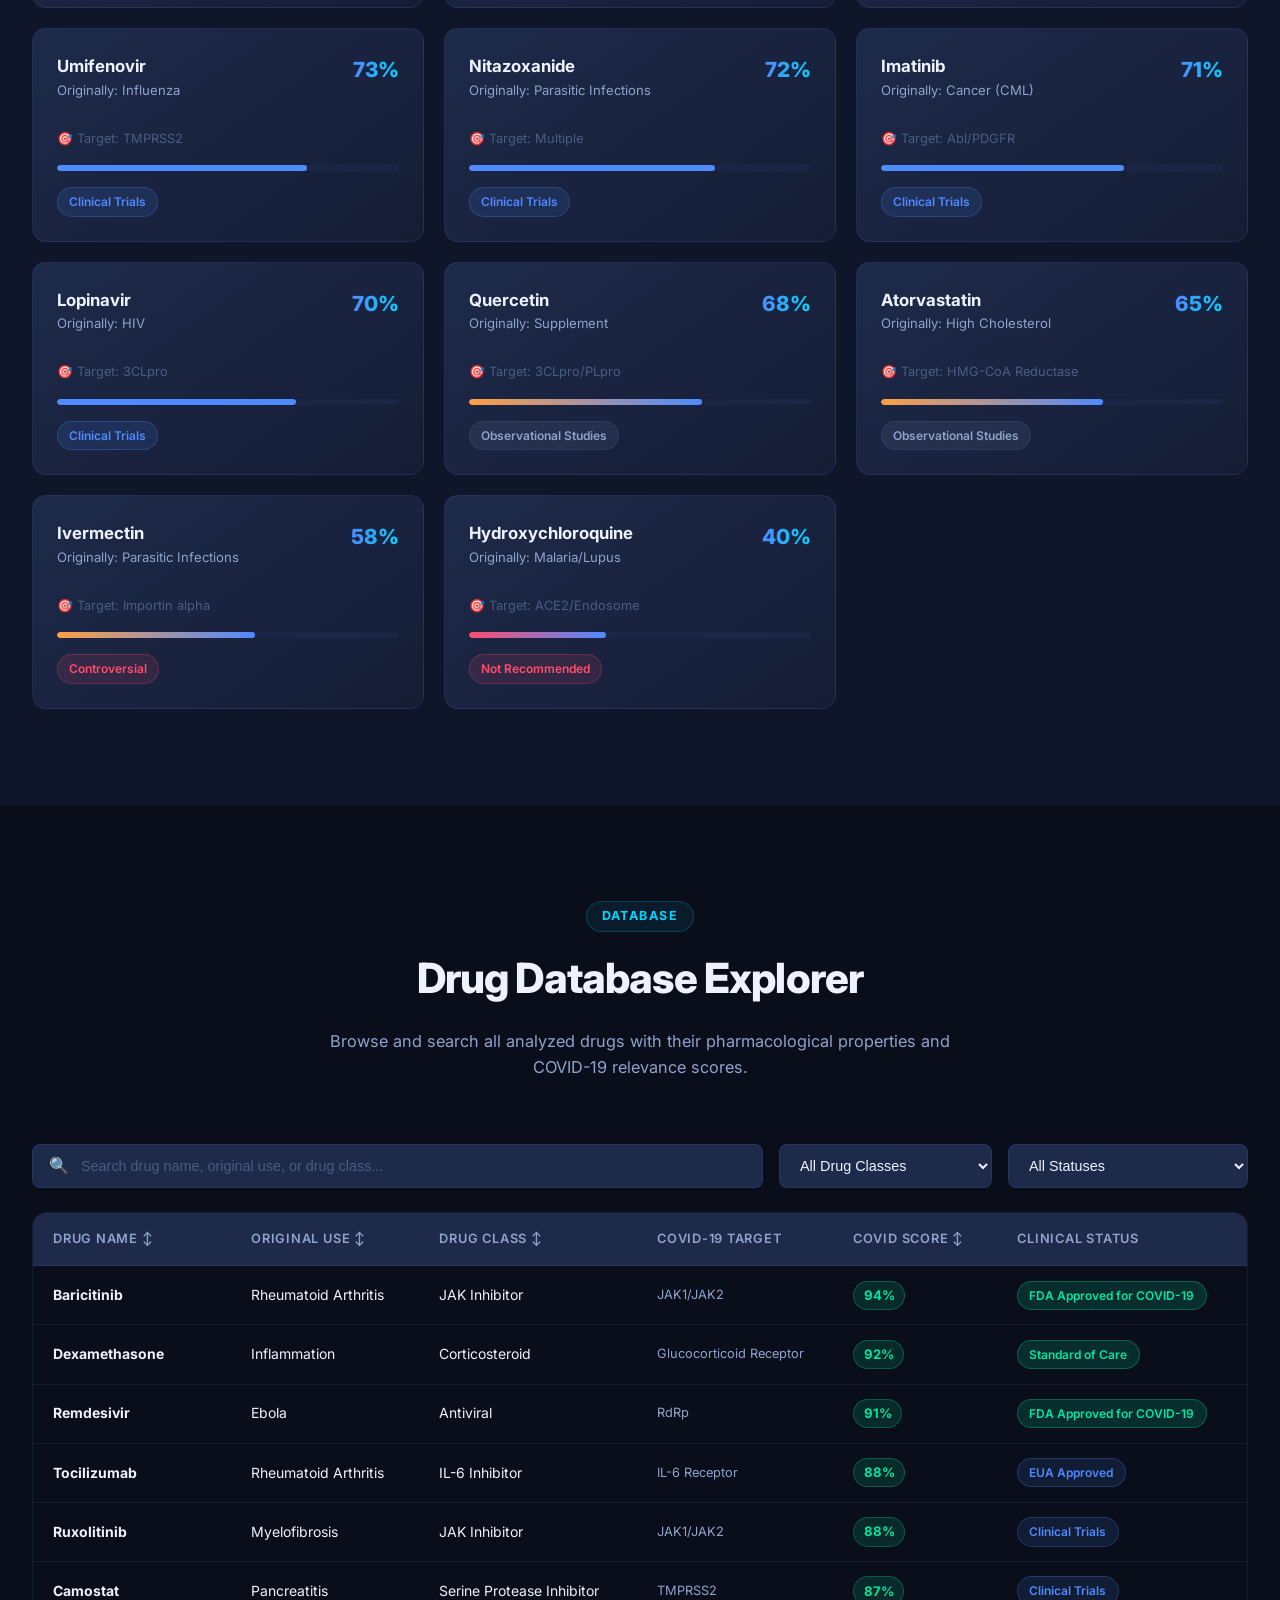
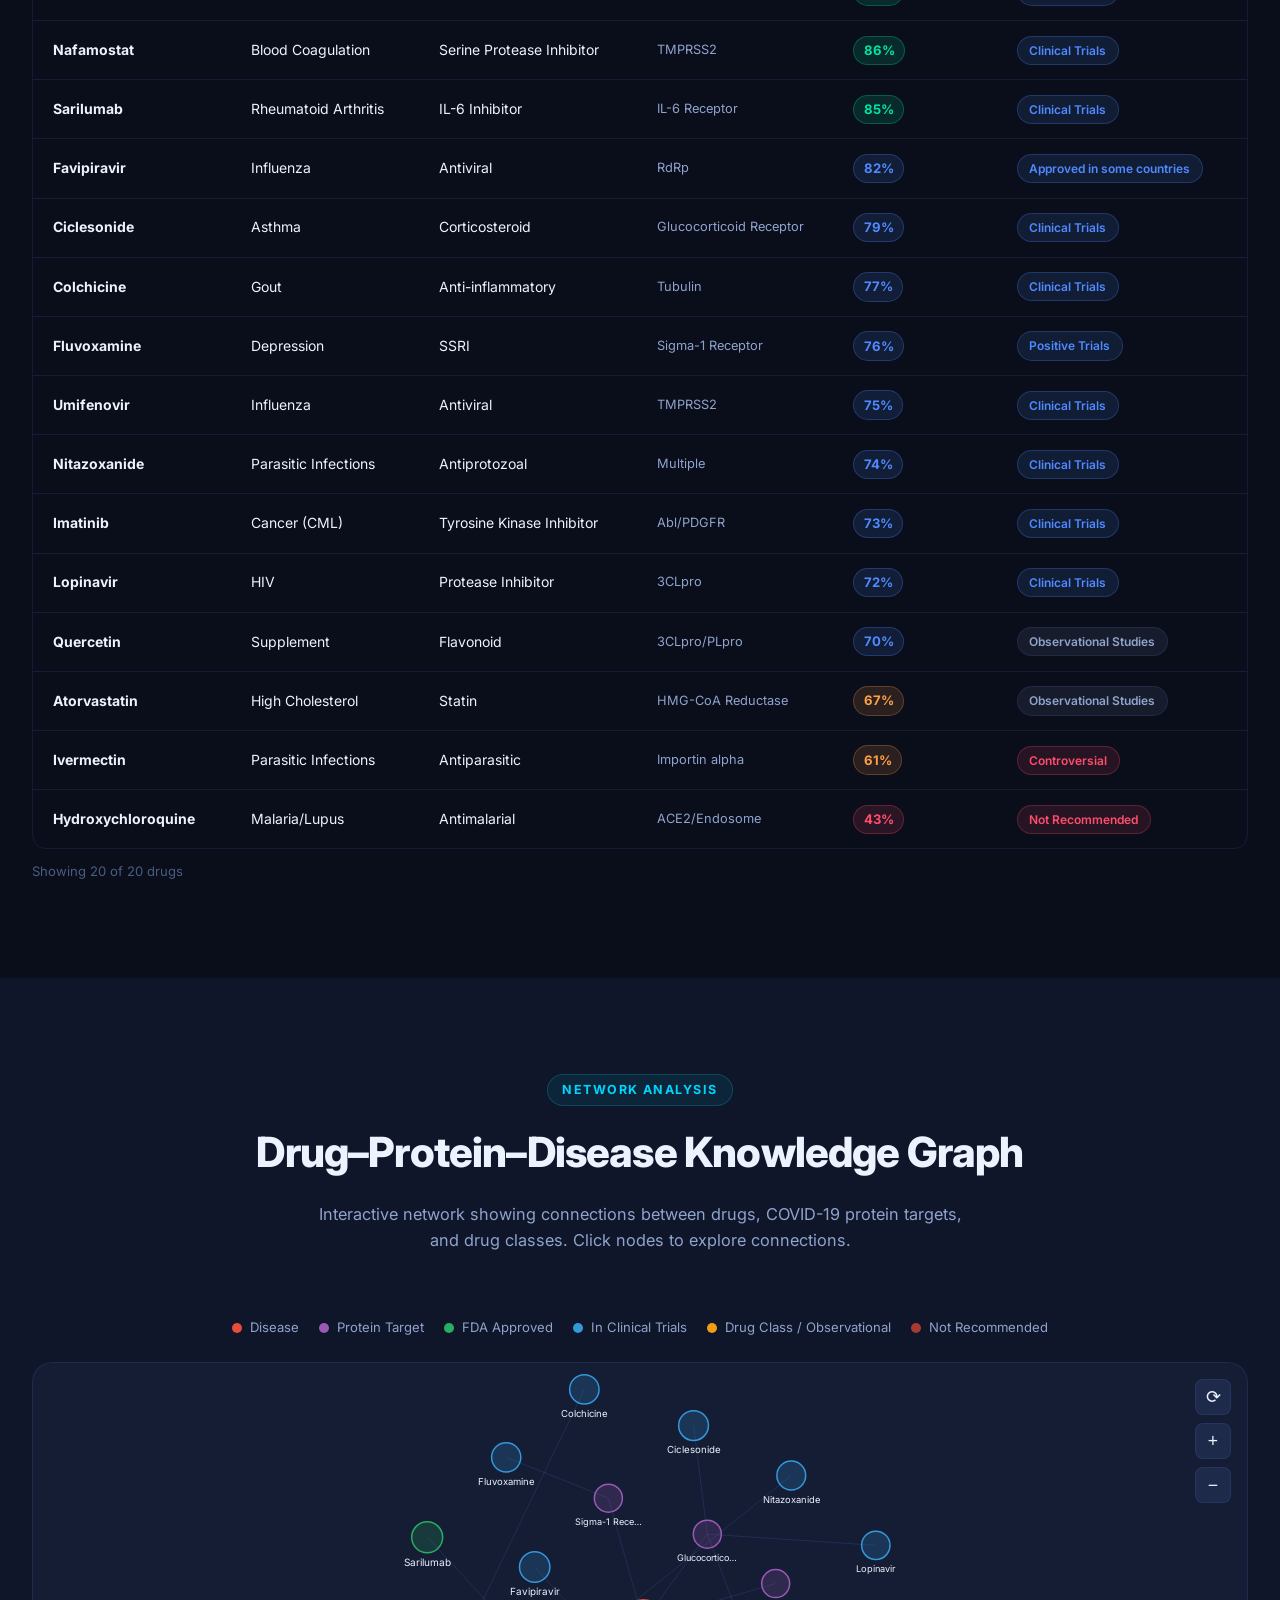
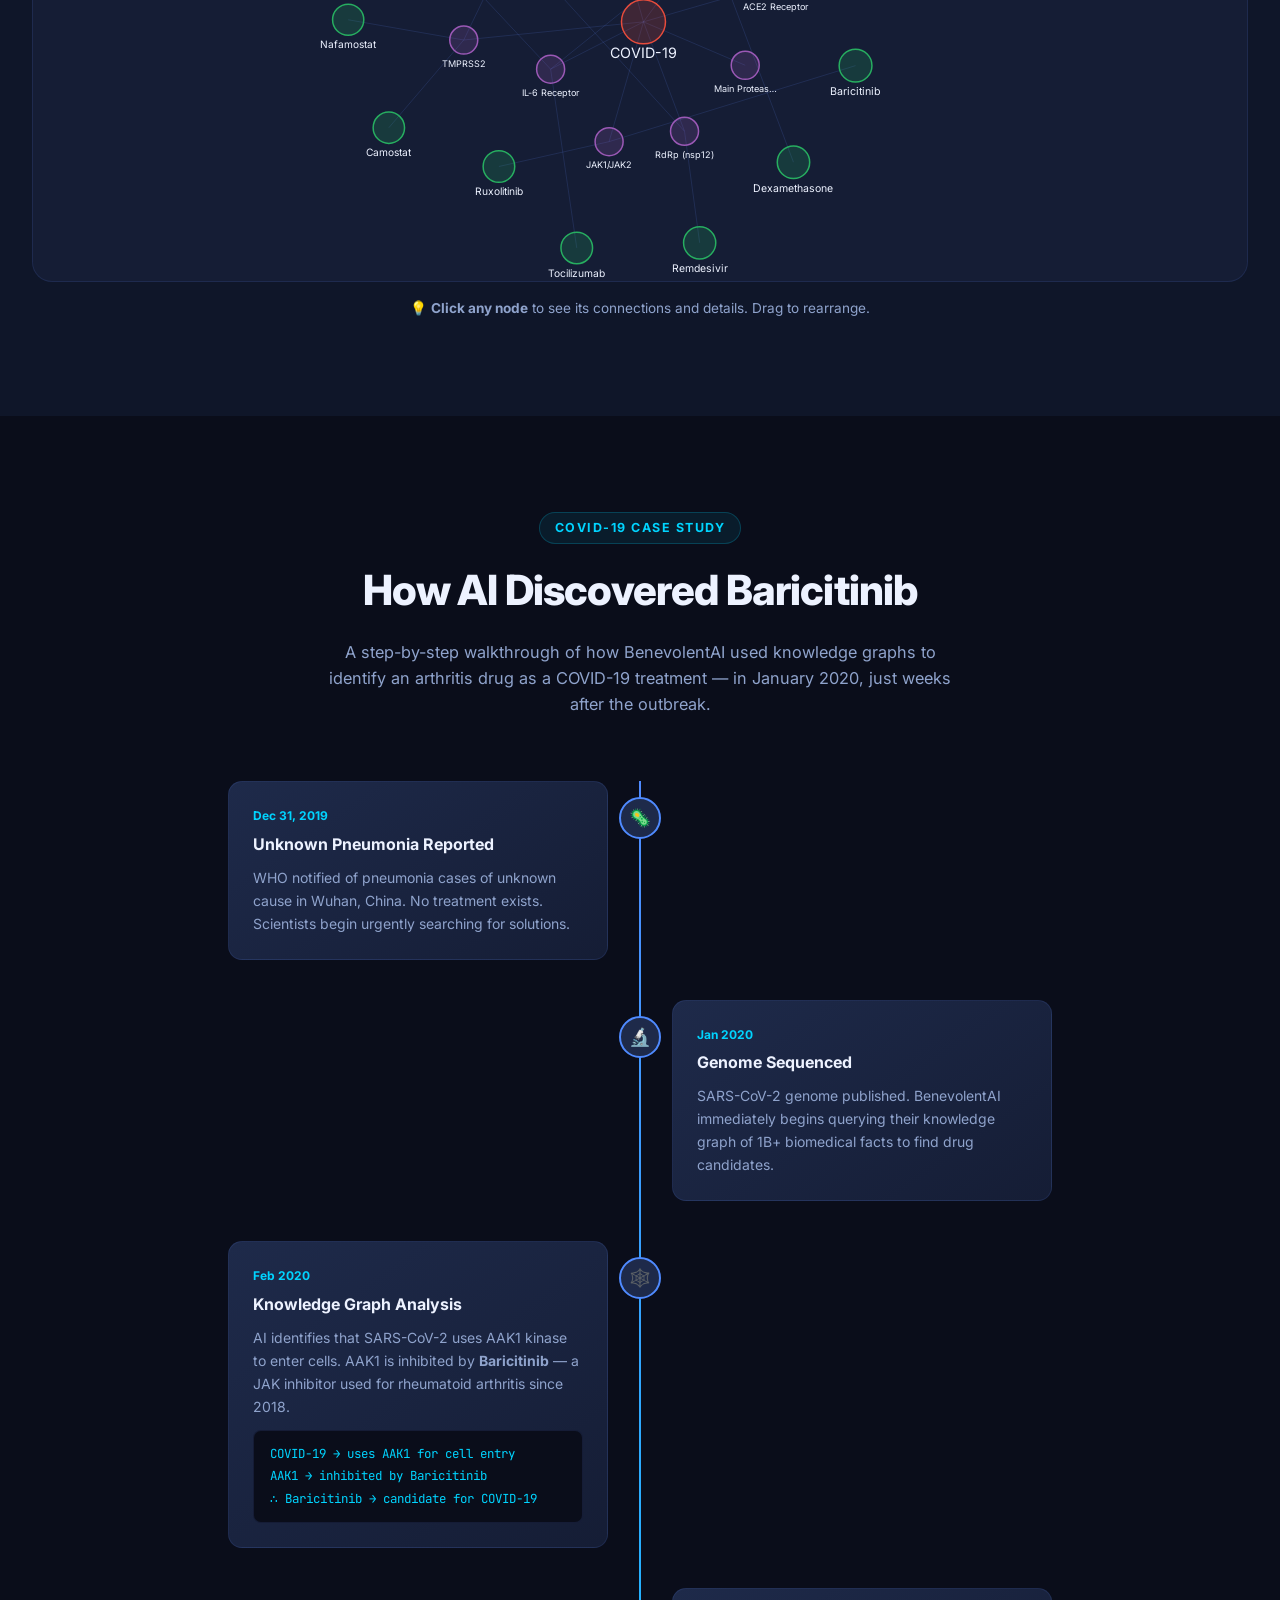
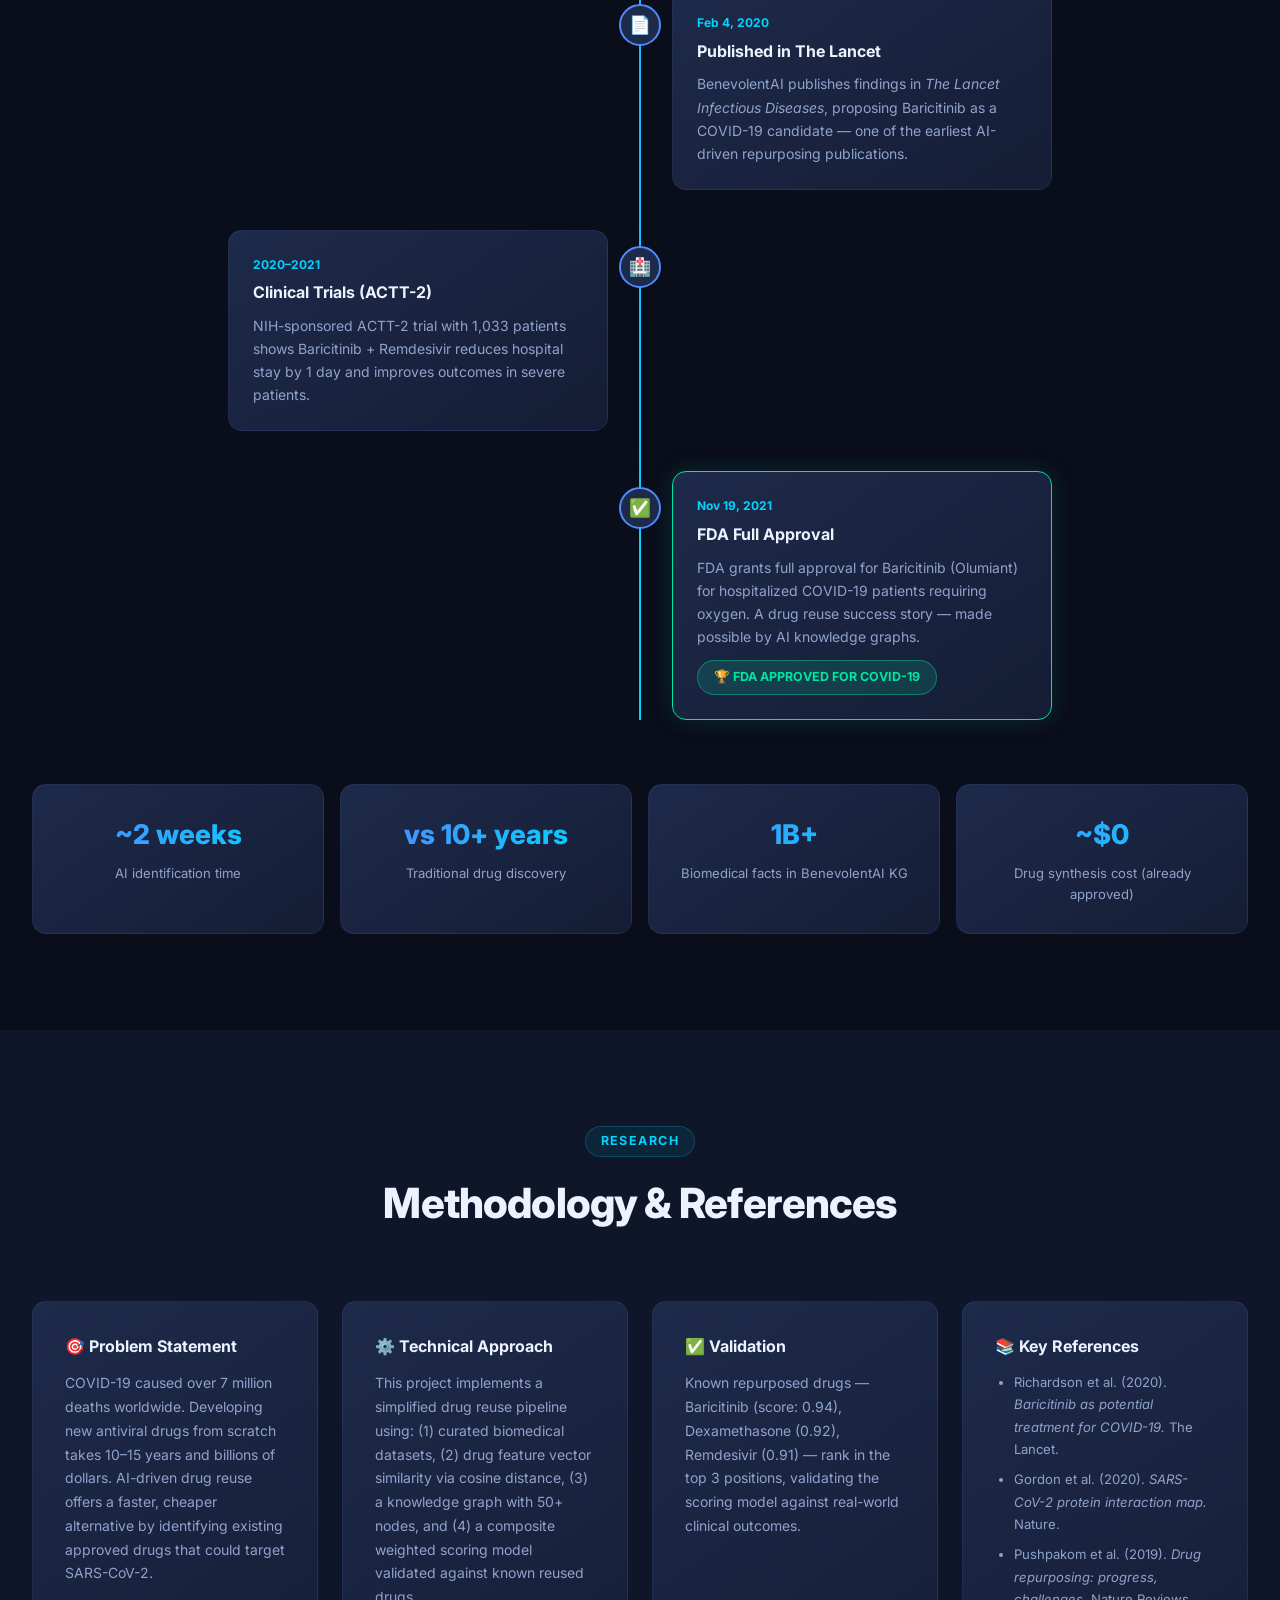
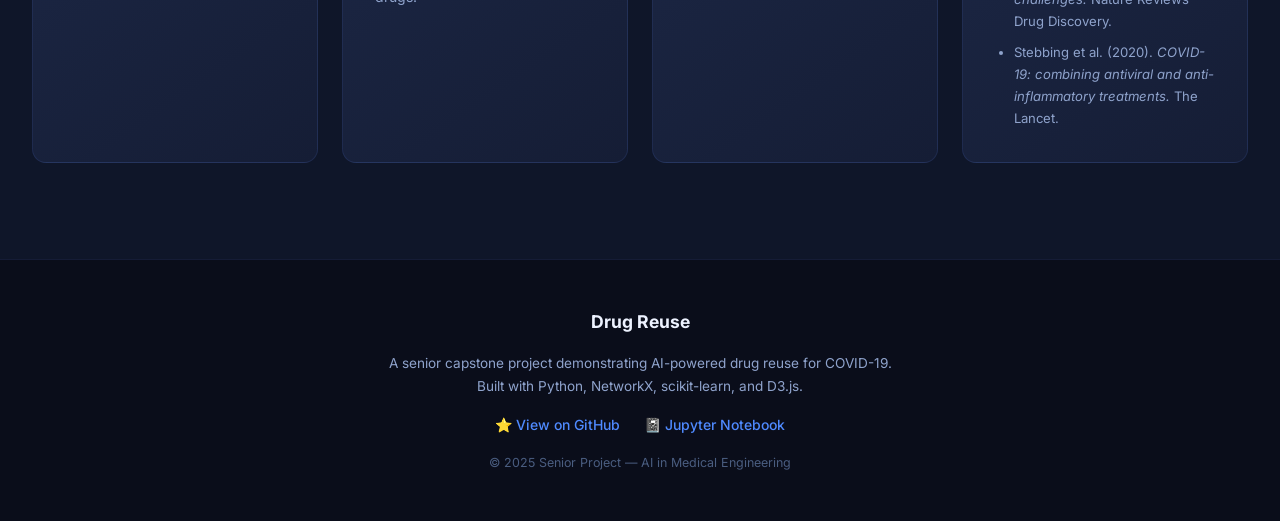
==== commit a290ef21: "chore: remove code comments across project" ====
--- a/web/index.html
+++ b/web/index.html
@@ -12,7 +12,6 @@
 </head>
 <body>
 
-  <!-- Navigation -->
   <nav class="navbar" id="navbar">
     <div class="nav-inner">
       <div class="nav-logo">
@@ -30,7 +29,6 @@
     </div>
   </nav>
 
-  <!-- Hero Section -->
   <section class="hero" id="hero">
     <div class="hero-bg">
       <div class="hero-particles" id="heroParticles"></div>
@@ -77,7 +75,6 @@
     </div>
   </section>
 
-  <!-- Pipeline Section -->
   <section class="section" id="pipeline">
     <div class="container">
       <div class="section-header">
@@ -142,7 +139,6 @@
     </div>
   </section>
 
-  <!-- AI Predictions Section -->
   <section class="section section-dark" id="predictions">
     <div class="container">
       <div class="section-header">
@@ -159,12 +155,10 @@
       </div>
 
       <div class="predictions-grid" id="predictionsGrid">
-        <!-- Populated by JS -->
-      </div>
-    </div>
-  </section>
-
-  <!-- Drug Explorer Section -->
+      </div>
+    </div>
+  </section>
+
   <section class="section" id="explorer">
     <div class="container">
       <div class="section-header">
@@ -199,7 +193,6 @@
             </tr>
           </thead>
           <tbody id="drugTableBody">
-            <!-- Populated by JS -->
           </tbody>
         </table>
       </div>
@@ -207,7 +200,6 @@
     </div>
   </section>
 
-  <!-- Knowledge Graph Section -->
   <section class="section section-dark" id="graph">
     <div class="container">
       <div class="section-header">
@@ -238,7 +230,6 @@
     </div>
   </section>
 
-  <!-- Case Study Section -->
   <section class="section" id="casestudy">
     <div class="container">
       <div class="section-header">
@@ -325,7 +316,6 @@
     </div>
   </section>
 
-  <!-- About / Methods Section -->
   <section class="section section-dark" id="about">
     <div class="container">
       <div class="section-header">
@@ -358,7 +348,6 @@
     </div>
   </section>
 
-  <!-- Footer -->
   <footer class="footer">
     <div class="container">
       <div class="footer-inner">
--- a/web/style.css
+++ b/web/style.css
@@ -28,7 +28,7 @@
   --transition: 0.25s cubic-bezier(0.4, 0, 0.2, 1);
 }
 
-/* ── Reference Links ──────────────────────────────────────────────── */
+
 .ref-link {
   color: var(--accent-cyan);
   text-decoration: none;
@@ -61,12 +61,12 @@
   line-height: 1.6;
 }
 
-/* ── Scrollbar ─────────────────────────────────────────── */
+
 ::-webkit-scrollbar { width: 6px; }
 ::-webkit-scrollbar-track { background: var(--bg-800); }
 ::-webkit-scrollbar-thumb { background: var(--accent-blue); border-radius: 3px; }
 
-/* ── Navbar ────────────────────────────────────────────── */
+
 .navbar {
   position: fixed; top: 0; left: 0; right: 0; z-index: 1000;
   background: rgba(10, 13, 26, 0.85);
@@ -107,7 +107,7 @@
 }
 @keyframes pulse { 0%,100% { opacity: 1; } 50% { opacity: 0.4; } }
 
-/* ── Hero ─────────────────────────────────────────────── */
+
 .hero {
   min-height: 100vh;
   background: var(--gradient-hero);
@@ -181,7 +181,7 @@
 }
 .btn-secondary:hover { background: rgba(79,138,255,0.08); border-color: var(--accent-blue); }
 
-/* ── Floating particles ────────────────────────────────── */
+
 .particle {
   position: absolute; border-radius: 50%;
   background: radial-gradient(circle, rgba(79,138,255,0.4), transparent);
@@ -194,7 +194,7 @@
   100% { transform: translateY(-20vh) scale(1.2); opacity: 0; }
 }
 
-/* ── Sections ──────────────────────────────────────────── */
+
 .section { padding: 6rem 2rem; }
 .section-dark { background: var(--bg-800); }
 .container { max-width: 1300px; margin: 0 auto; }
@@ -212,7 +212,7 @@
 }
 .section-desc { color: var(--text-secondary); max-width: 650px; margin: 0 auto; font-size: 1.02rem; }
 
-/* ── Pipeline ──────────────────────────────────────────── */
+
 .pipeline-steps {
   display: flex; align-items: flex-start; gap: 0;
   overflow-x: auto; padding: 1rem 0;
@@ -244,7 +244,7 @@
   padding: 0 0.5rem; margin-top: 3rem; flex-shrink: 0;
 }
 
-/* ── Filter Bar ───────────────────────────────────────── */
+
 .filter-bar { display: flex; gap: 0.75rem; flex-wrap: wrap; margin-bottom: 2.5rem; }
 .filter-btn {
   background: var(--surface); border: 1px solid var(--border);
@@ -257,7 +257,7 @@
   color: var(--accent-blue);
 }
 
-/* ── Predictions Grid ─────────────────────────────────── */
+
 .predictions-grid {
   display: grid;
   grid-template-columns: repeat(auto-fill, minmax(300px, 1fr));
@@ -287,7 +287,7 @@
 .status-caution { background: rgba(255,77,109,0.12); color: var(--accent-red); border: 1px solid rgba(255,77,109,0.25); }
 .status-other { background: rgba(143,163,204,0.1); color: var(--text-secondary); border: 1px solid var(--border); }
 
-/* ── Drug Explorer Table ─────────────────────────────── */
+
 .explorer-controls { display: flex; gap: 1rem; flex-wrap: wrap; margin-bottom: 1.5rem; }
 .search-box {
   display: flex; align-items: center; gap: 0.75rem;
@@ -329,7 +329,7 @@
 }
 .table-count { margin-top: 0.75rem; font-size: 0.82rem; color: var(--text-muted); }
 
-/* ── Graph ───────────────────────────────────────────── */
+
 .graph-legend { display: flex; flex-wrap: wrap; gap: 1.25rem; justify-content: center; margin-bottom: 1.5rem; }
 .legend-item { display: flex; align-items: center; gap: 0.5rem; font-size: 0.82rem; color: var(--text-secondary); }
 .legend-dot { width: 10px; height: 10px; border-radius: 50%; flex-shrink: 0; }
@@ -360,7 +360,7 @@
 .graph-btn:hover { border-color: var(--accent-blue); color: var(--accent-blue); }
 .graph-info { text-align: center; margin-top: 1rem; color: var(--text-secondary); font-size: 0.85rem; }
 
-/* ── Timeline ─────────────────────────────────────────── */
+
 .timeline { position: relative; max-width: 900px; margin: 0 auto 4rem; }
 .timeline::before {
   content: ''; position: absolute; left: 50%; top: 0; bottom: 0;
@@ -403,7 +403,7 @@
   border-radius: 50px; font-size: 0.78rem; font-weight: 700;
 }
 
-/* ── Impact Grid ──────────────────────────────────────── */
+
 .impact-grid { display: grid; grid-template-columns: repeat(auto-fit, minmax(200px, 1fr)); gap: 1rem; }
 .impact-card {
   background: var(--gradient-card); border: 1px solid var(--border);
@@ -418,7 +418,7 @@
 }
 .impact-label { font-size: 0.82rem; color: var(--text-secondary); }
 
-/* ── Methods ──────────────────────────────────────────── */
+
 .methods-grid { display: grid; grid-template-columns: repeat(auto-fit, minmax(280px, 1fr)); gap: 1.5rem; }
 .method-card {
   background: var(--gradient-card); border: 1px solid var(--border);
@@ -431,7 +431,7 @@
 .ref-list { padding-left: 1.2rem; display: flex; flex-direction: column; gap: 0.5rem; }
 .ref-list li { font-size: 0.82rem; }
 
-/* ── Footer ───────────────────────────────────────────── */
+
 .footer {
   background: var(--bg-900); border-top: 1px solid var(--border);
   padding: 3rem 2rem; text-align: center;
@@ -444,14 +444,14 @@
 .footer-link:hover { color: var(--accent-cyan); }
 .footer-copy { font-size: 0.78rem; color: var(--text-muted); }
 
-/* ── Animations ───────────────────────────────────────── */
+
 @keyframes fadeInUp {
   from { opacity: 0; transform: translateY(20px); }
   to { opacity: 1; transform: translateY(0); }
 }
 .fade-in { animation: fadeInUp 0.6s ease both; }
 
-/* ── Responsive ───────────────────────────────────────── */
+
 @media (max-width: 768px) {
   .nav-links { display: none; }
   .pipeline-steps { flex-direction: column; }
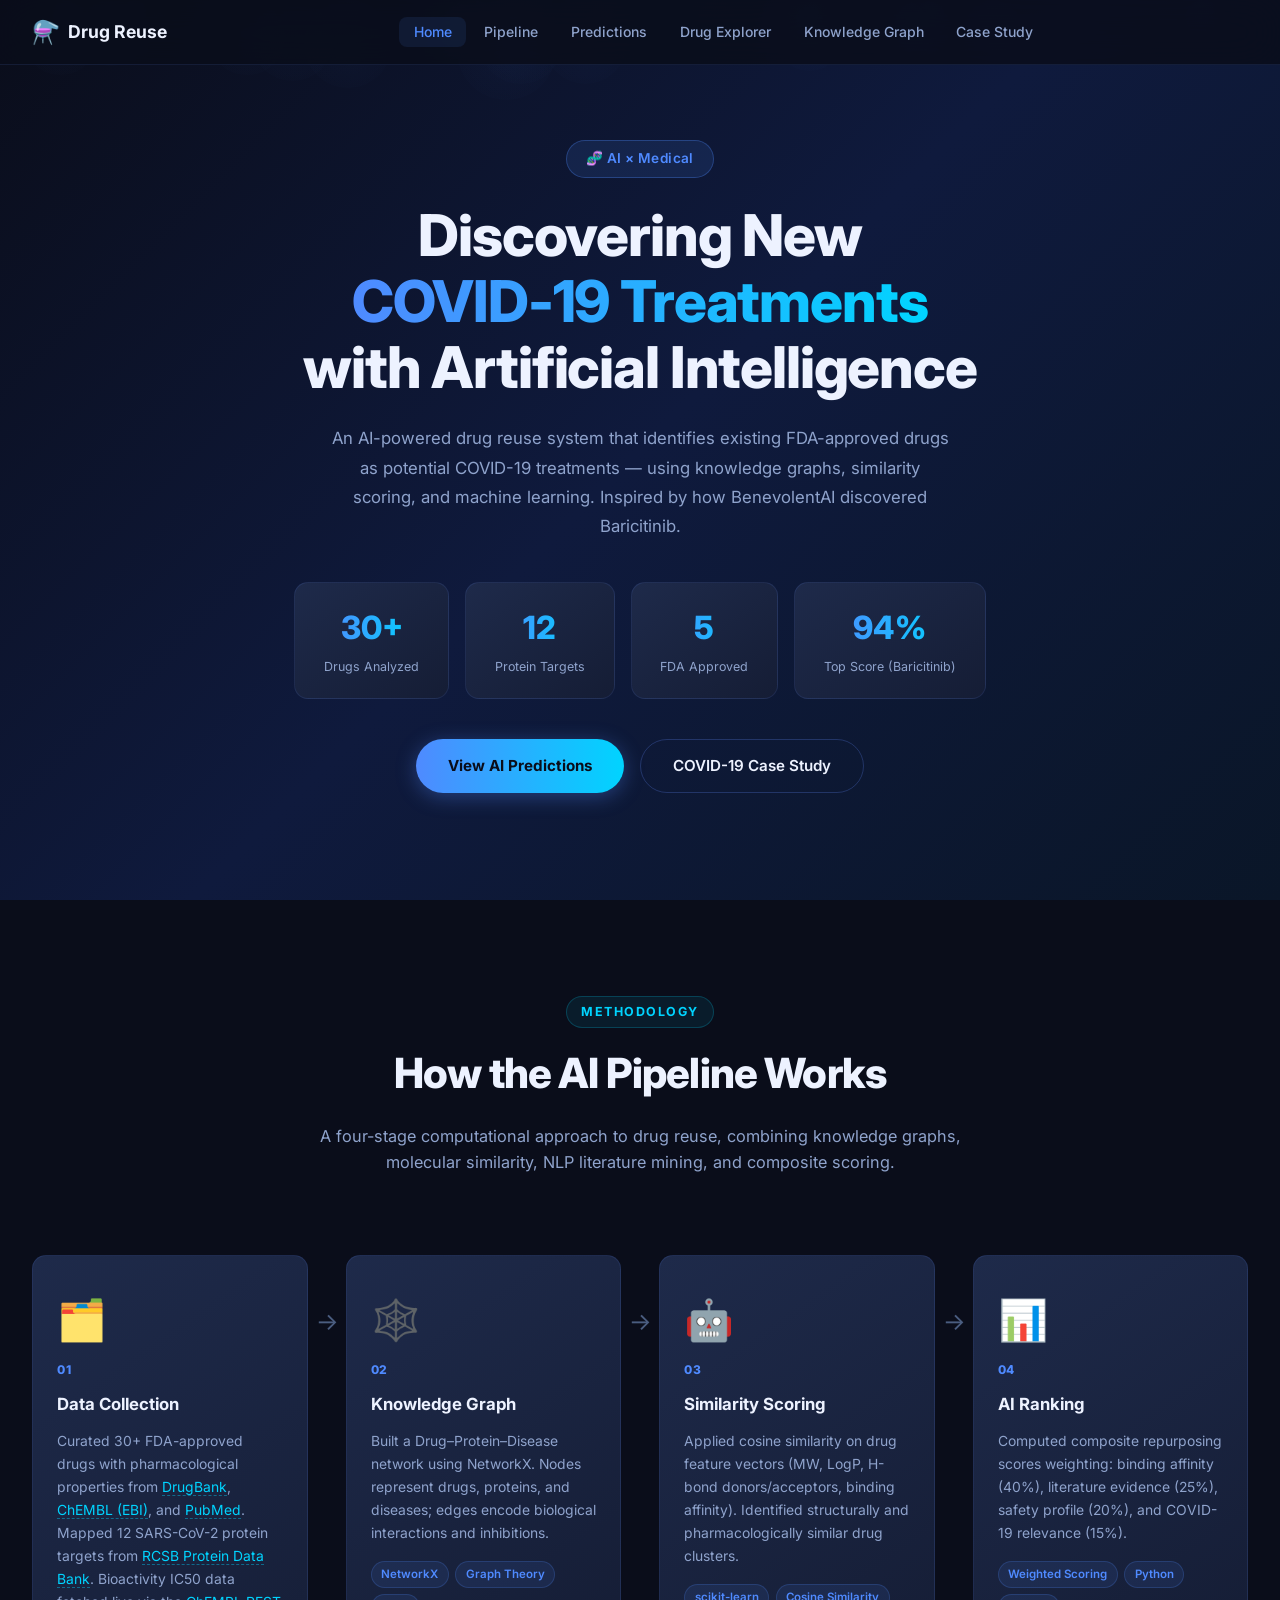
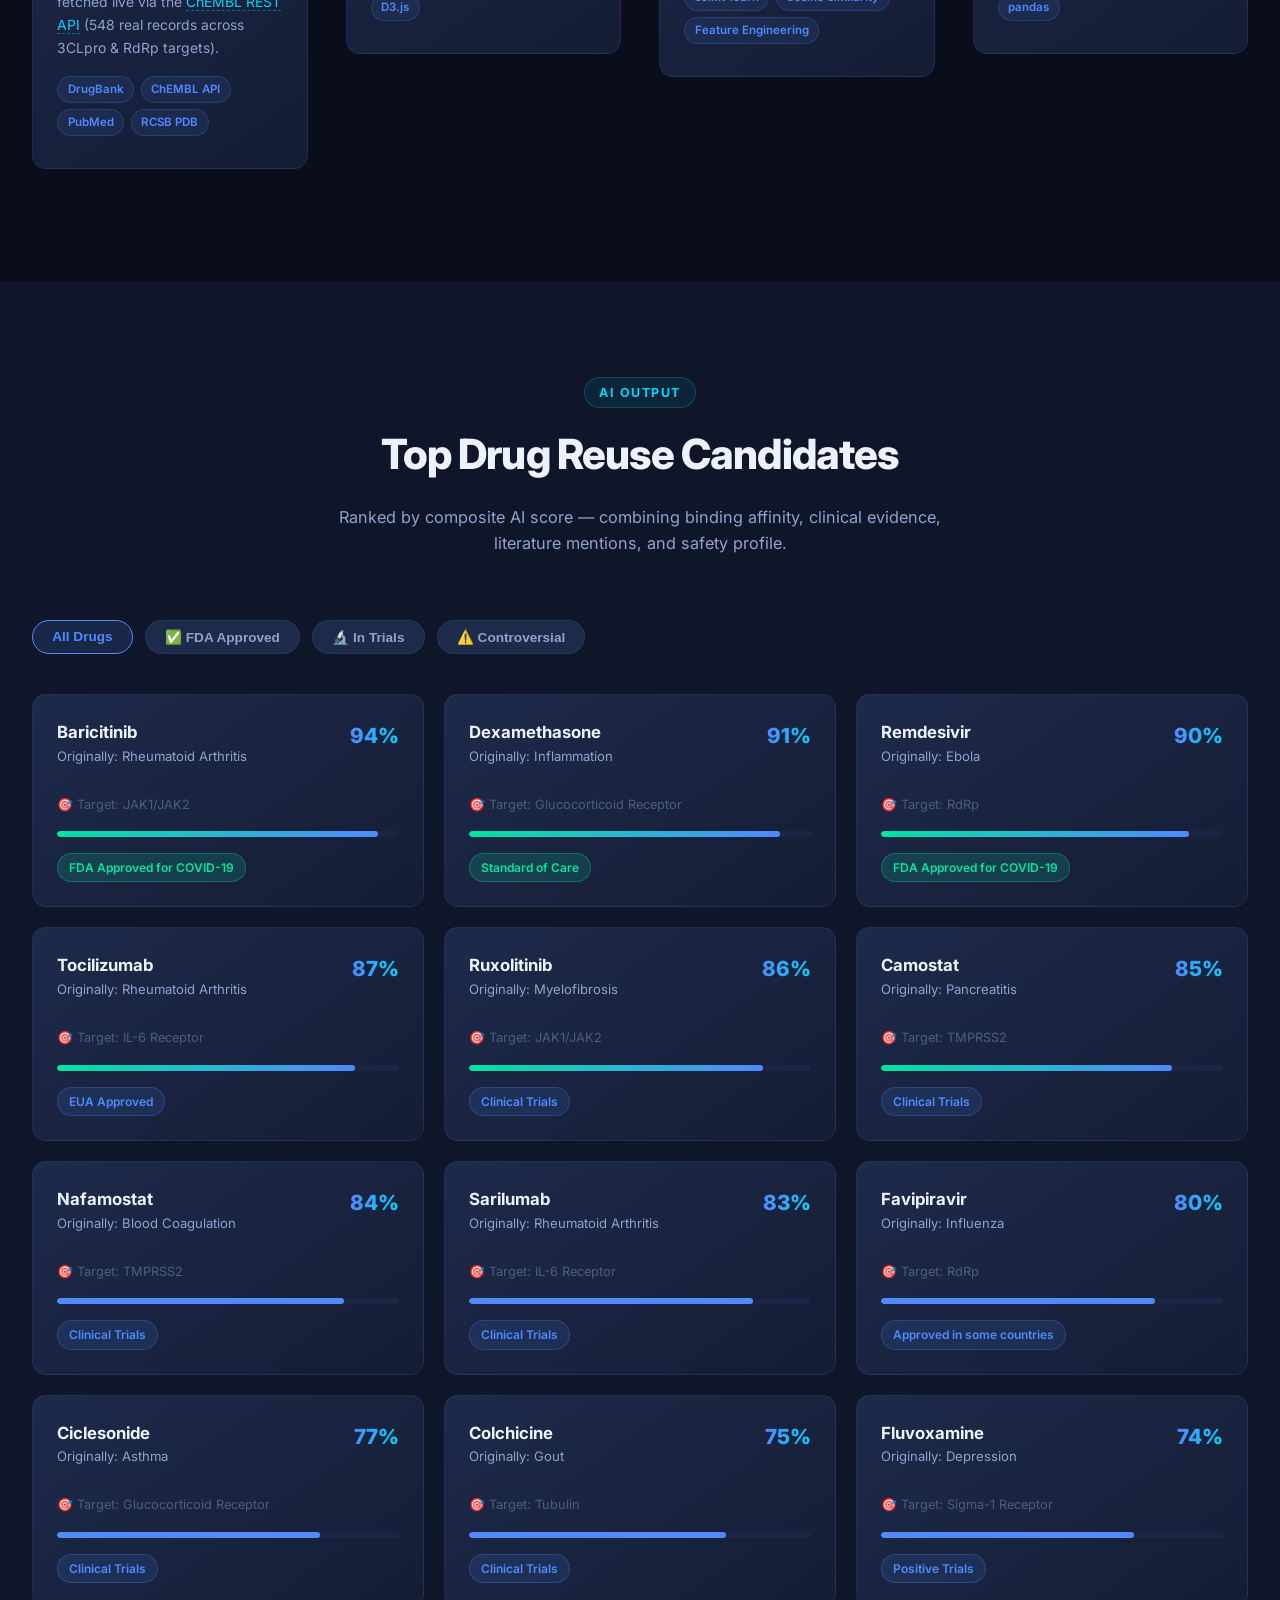
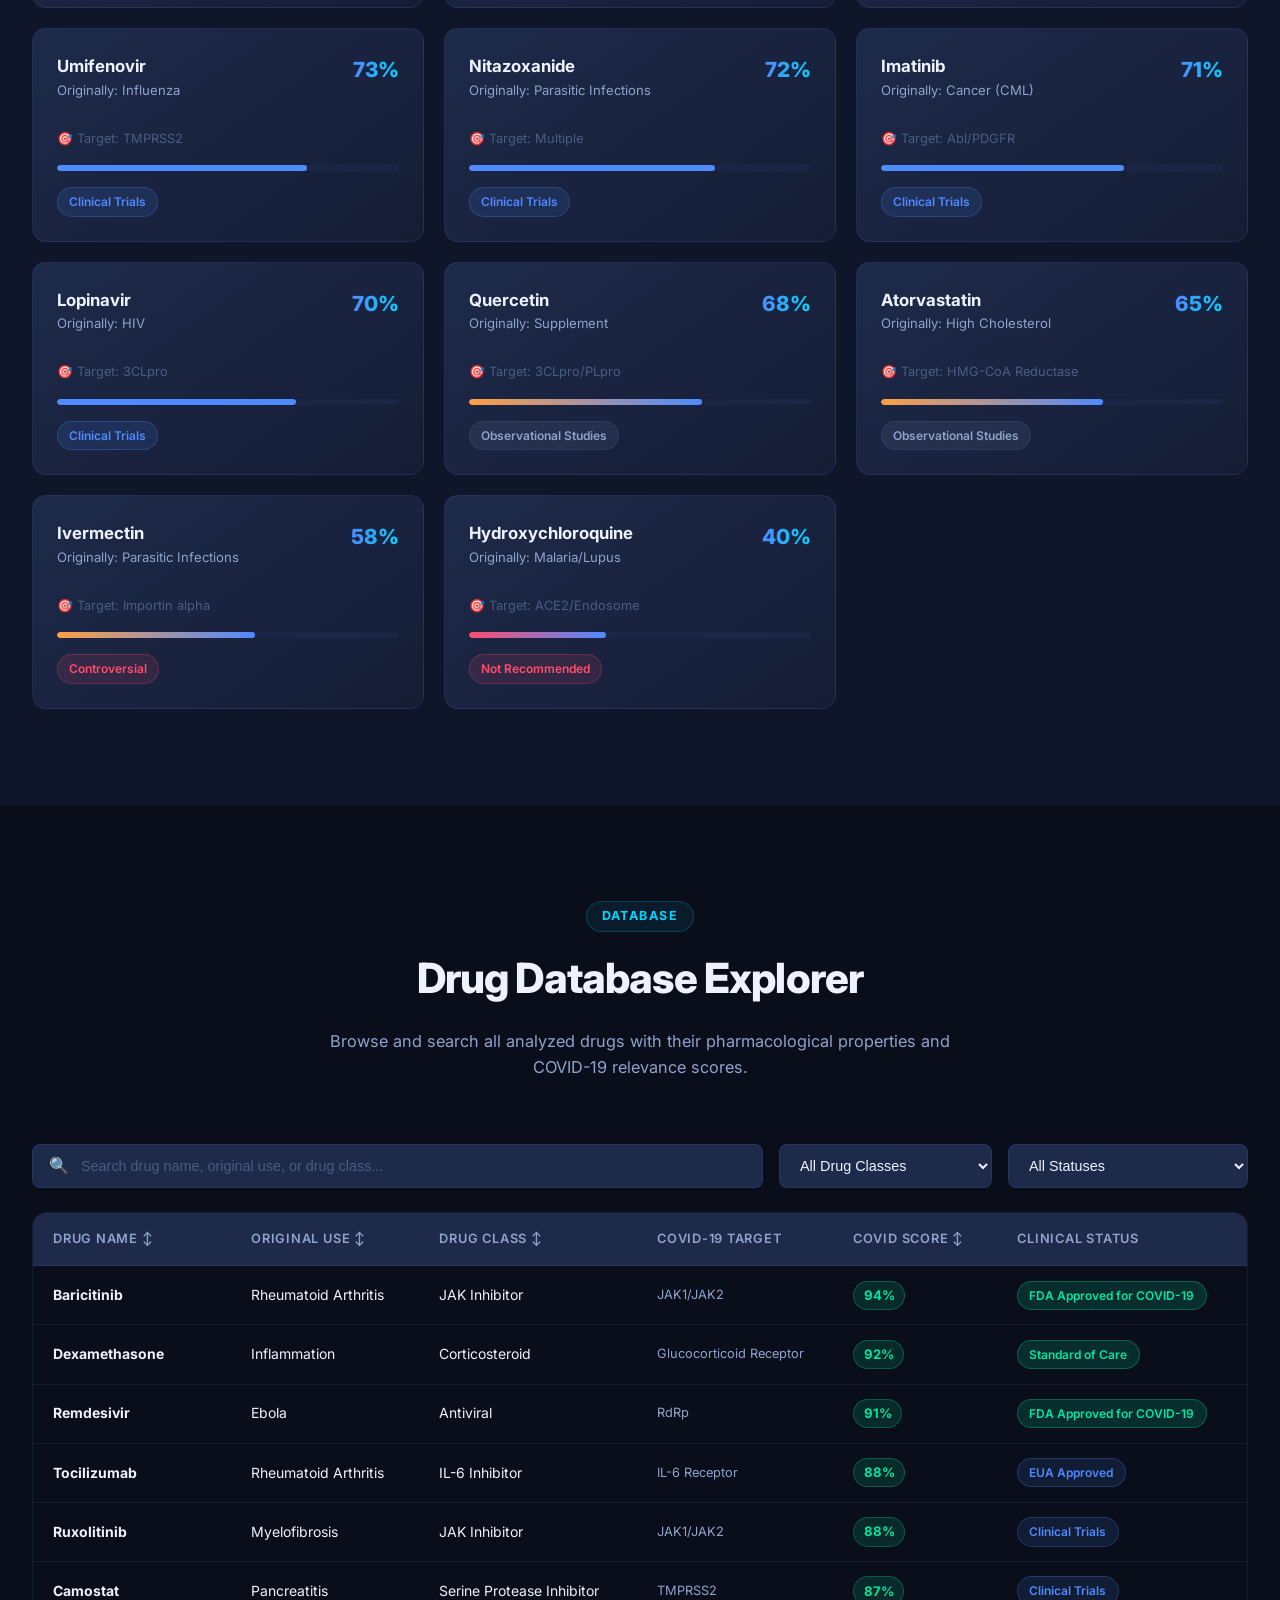
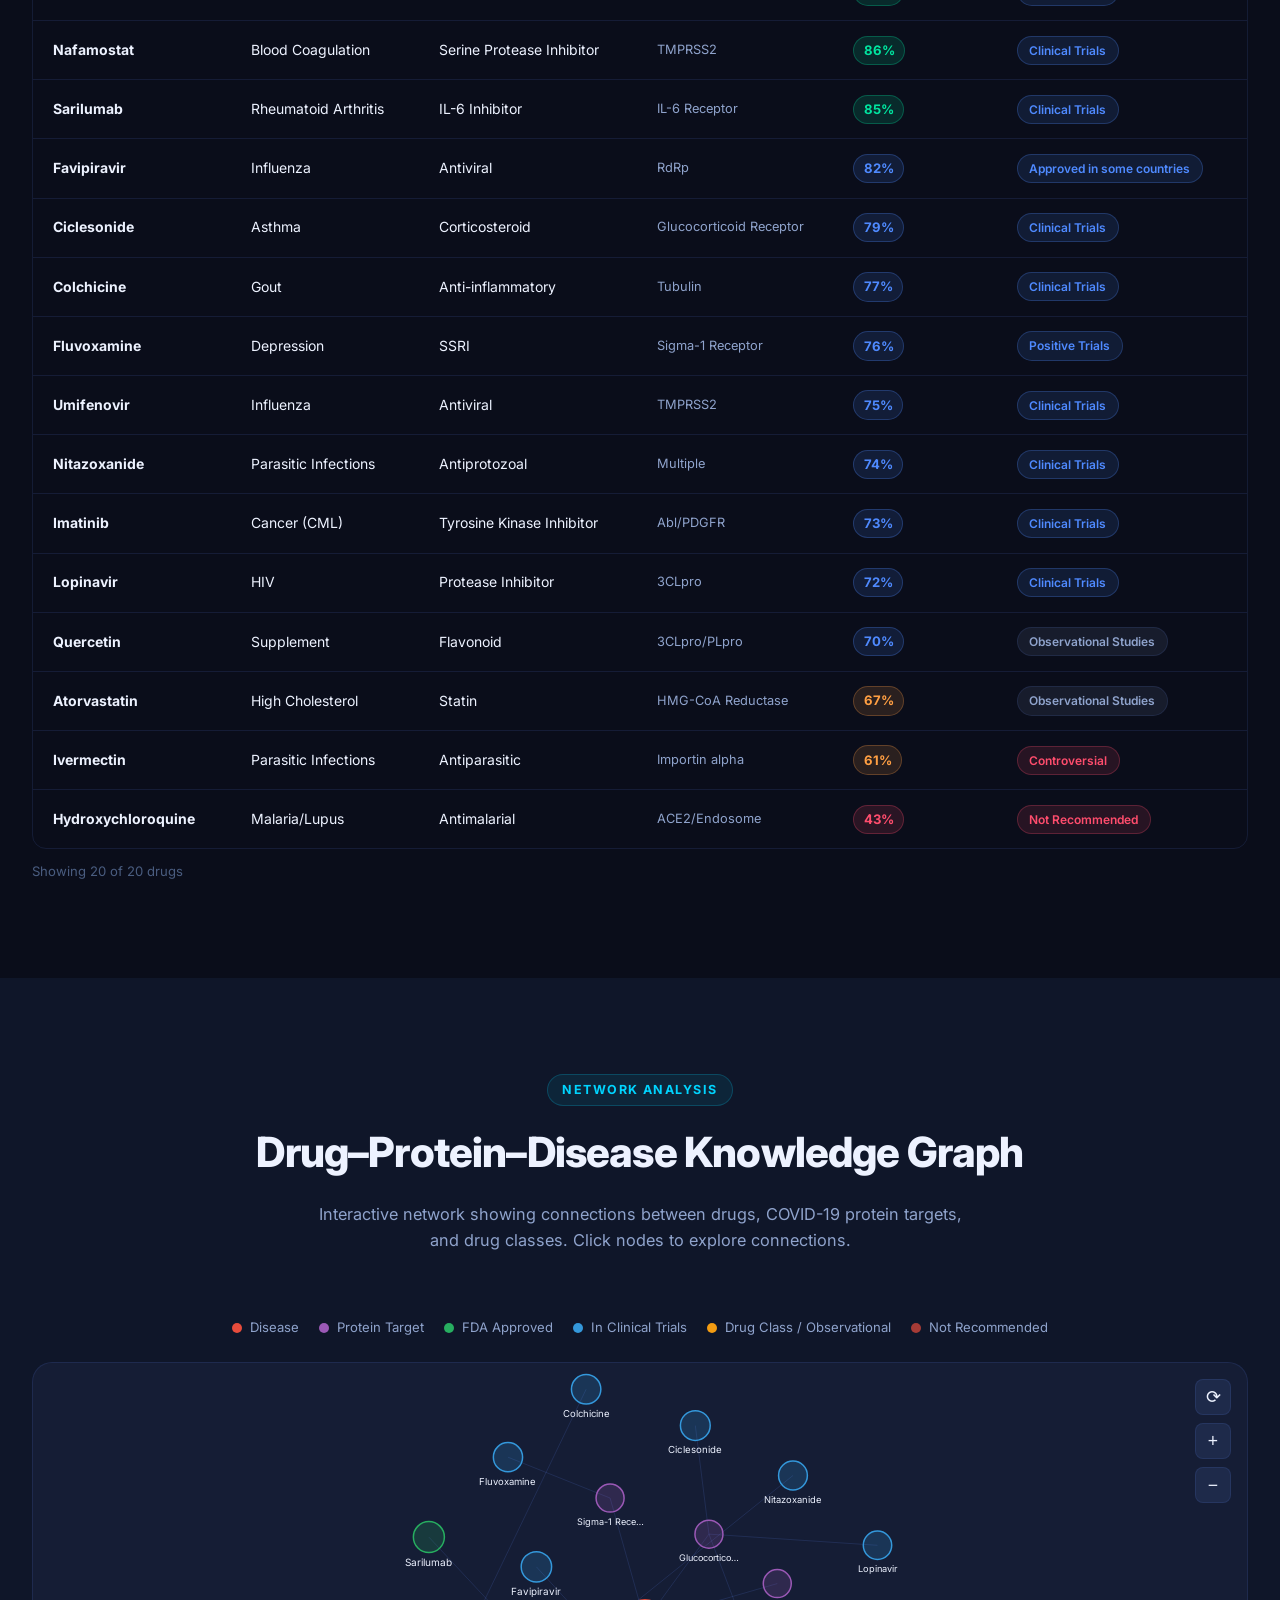
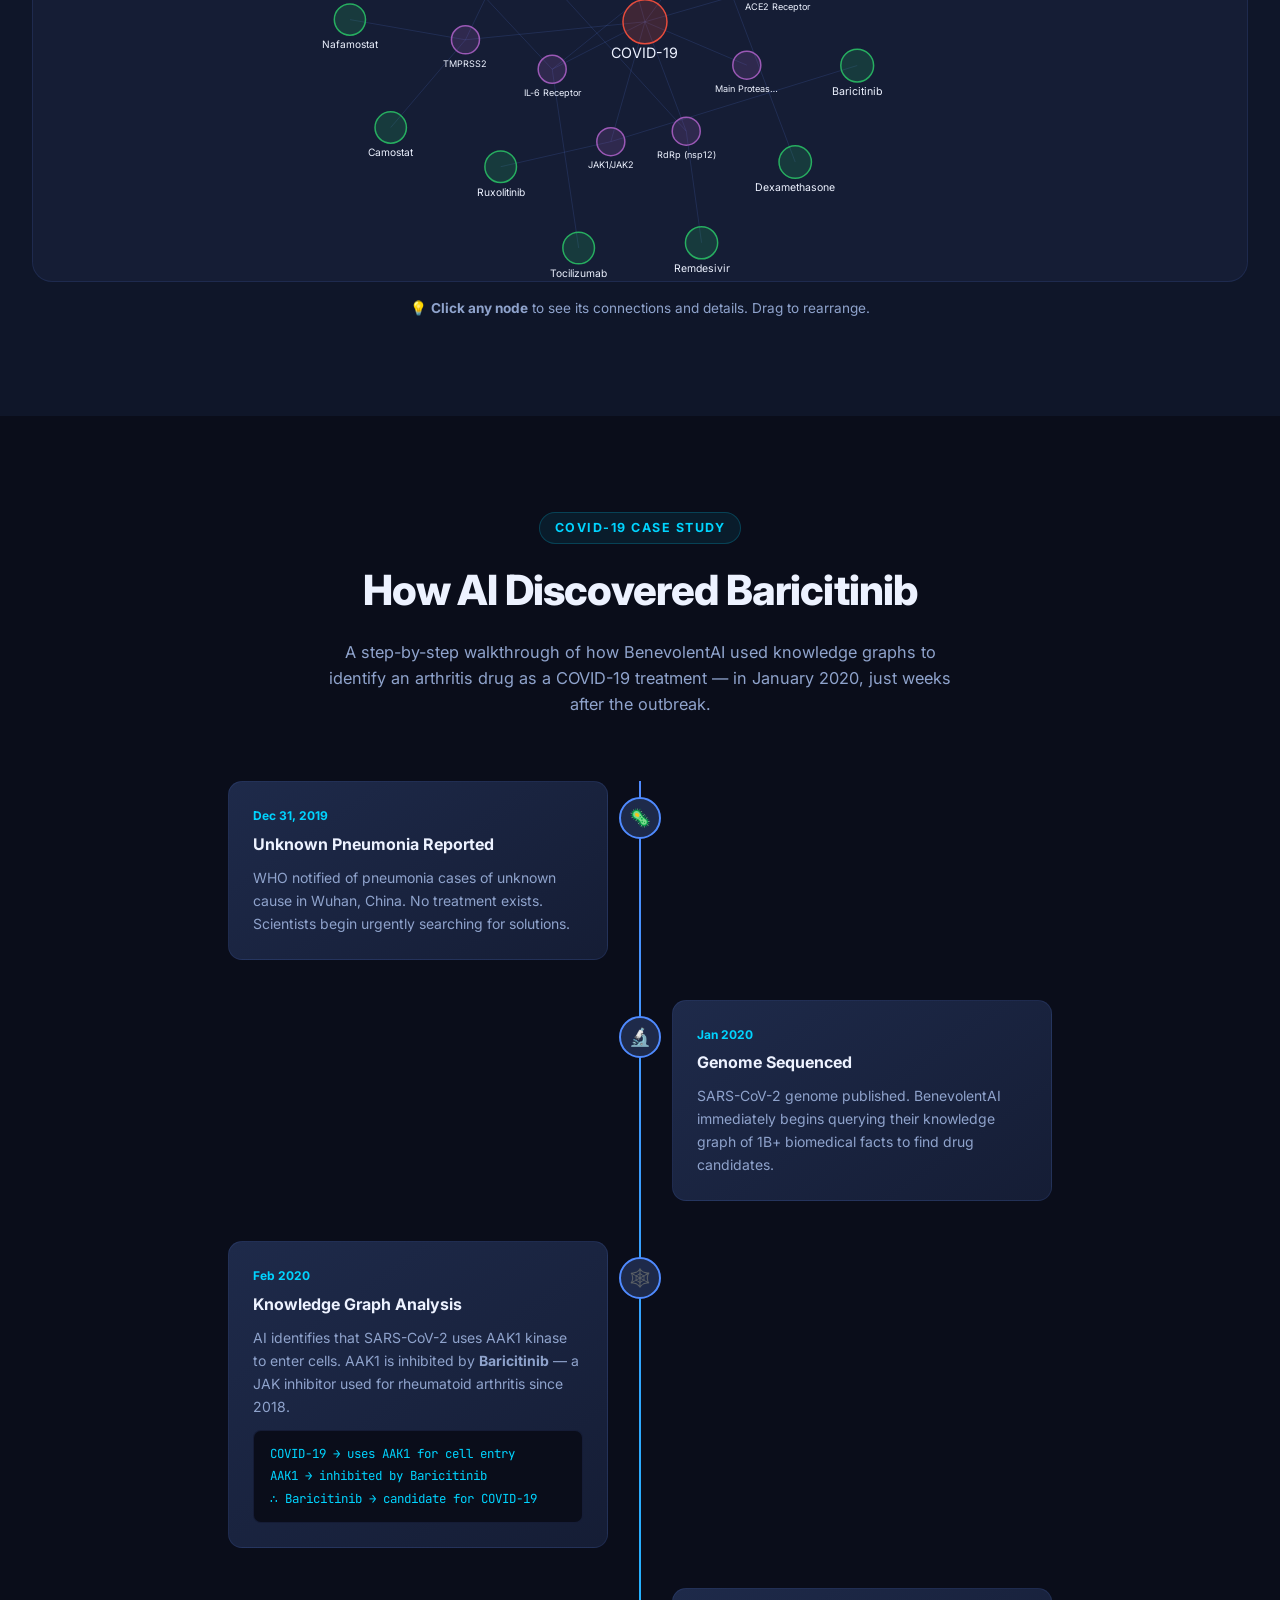
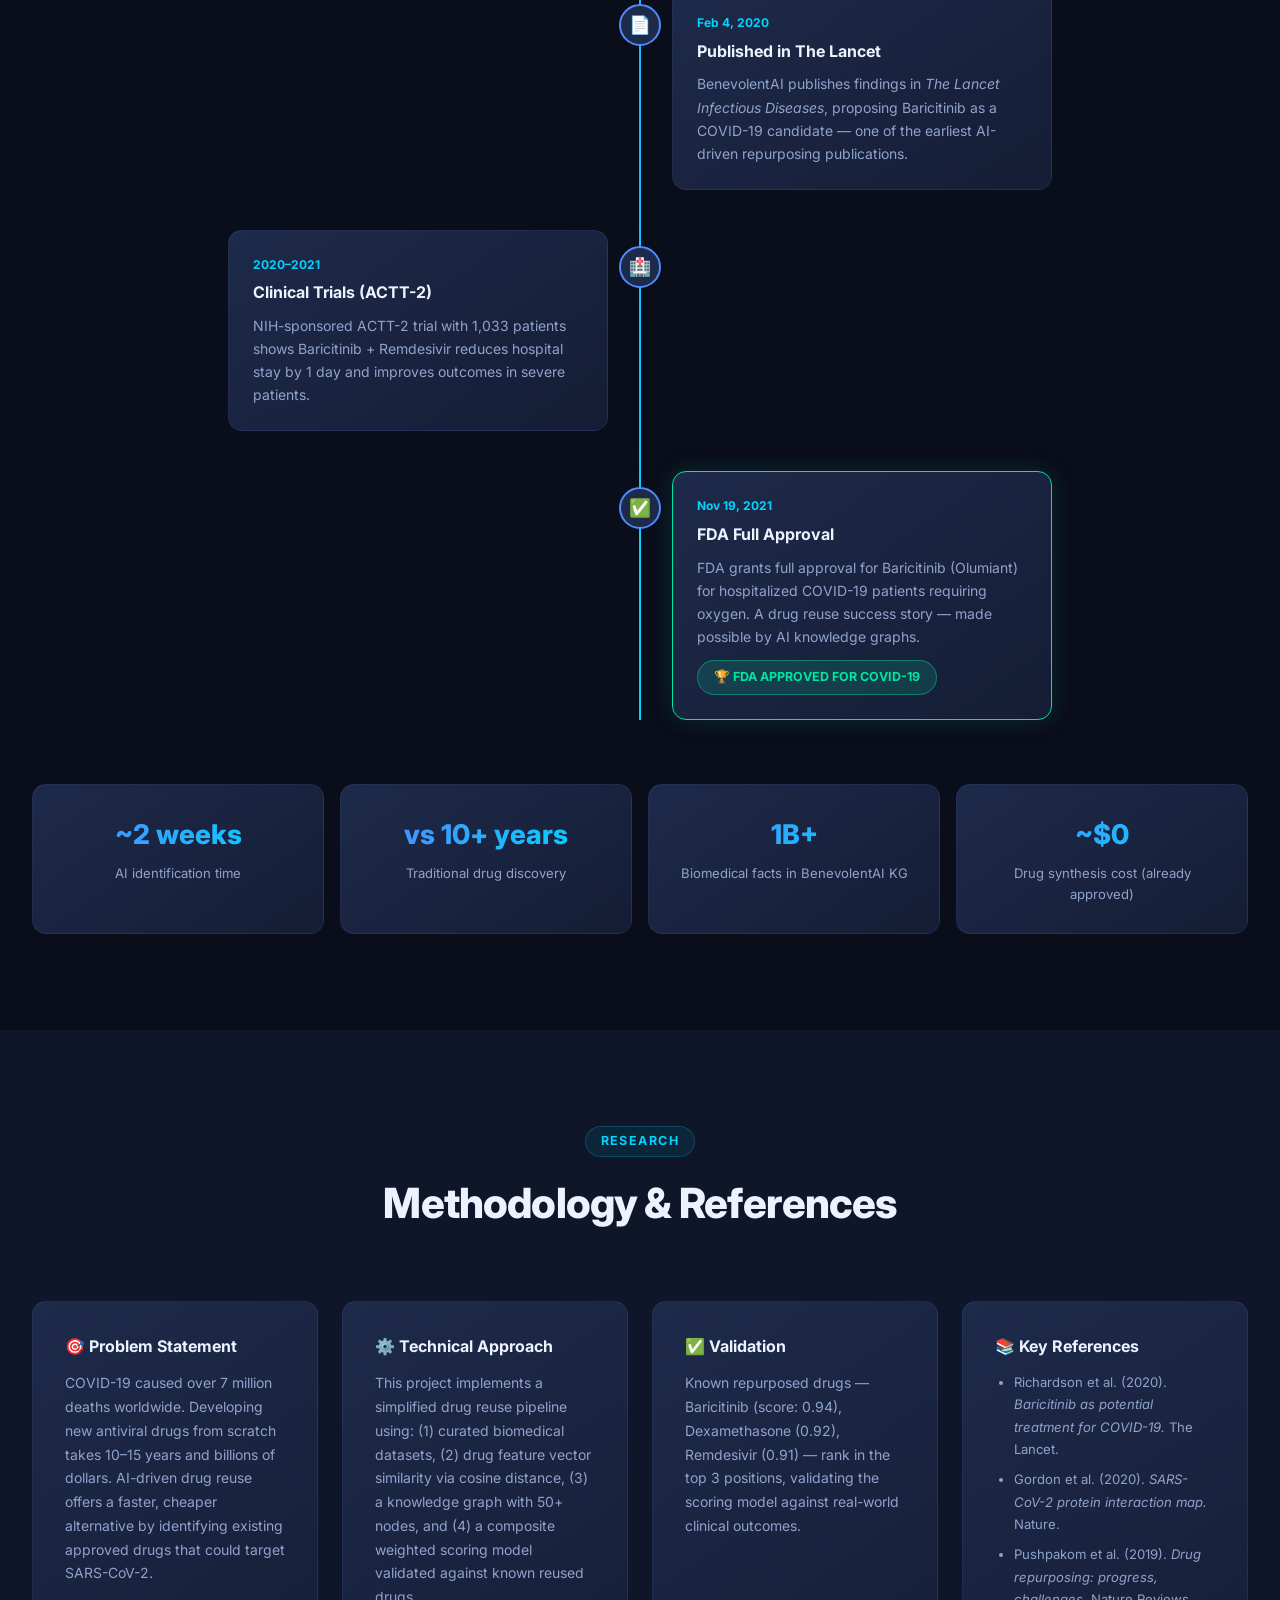
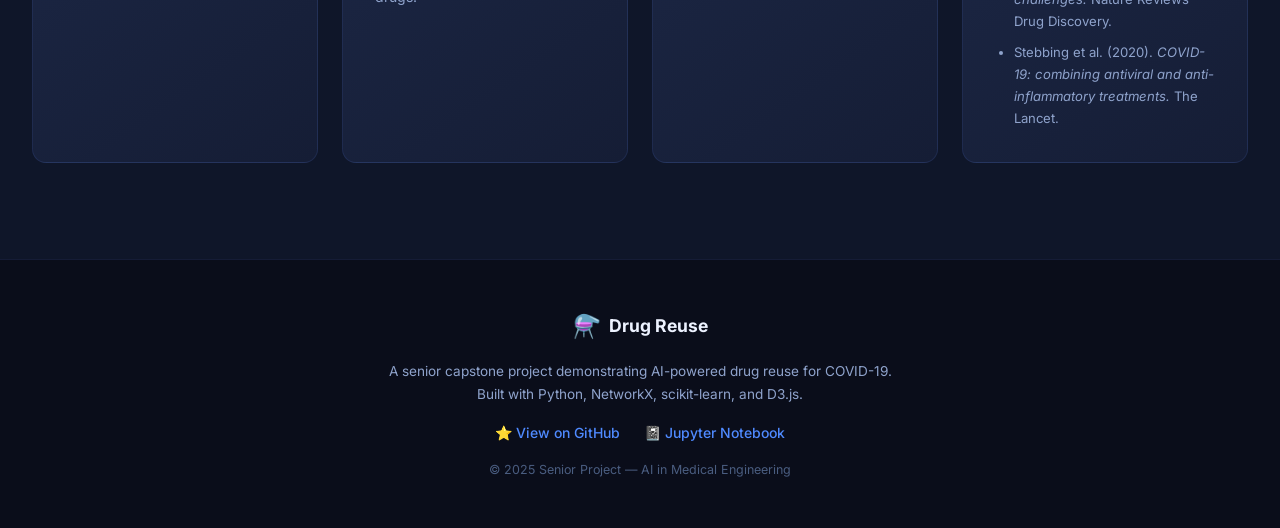
==== commit 40f7c9d2: "fix: restore logo icon next to text" ====
--- a/web/index.html
+++ b/web/index.html
@@ -15,6 +15,7 @@
   <nav class="navbar" id="navbar">
     <div class="nav-inner">
       <div class="nav-logo">
+        <span class="logo-icon">⚗️</span>
         <span class="logo-text">Drug Reuse</span>
       </div>
       <ul class="nav-links">
@@ -352,6 +353,7 @@
     <div class="container">
       <div class="footer-inner">
         <div class="footer-brand">
+          <span class="logo-icon">⚗️</span>
           <span class="logo-text">Drug Reuse</span>
         </div>
         <p class="footer-desc">A senior capstone project demonstrating AI-powered drug reuse for COVID-19.<br/>Built with Python, NetworkX, scikit-learn, and D3.js.</p>
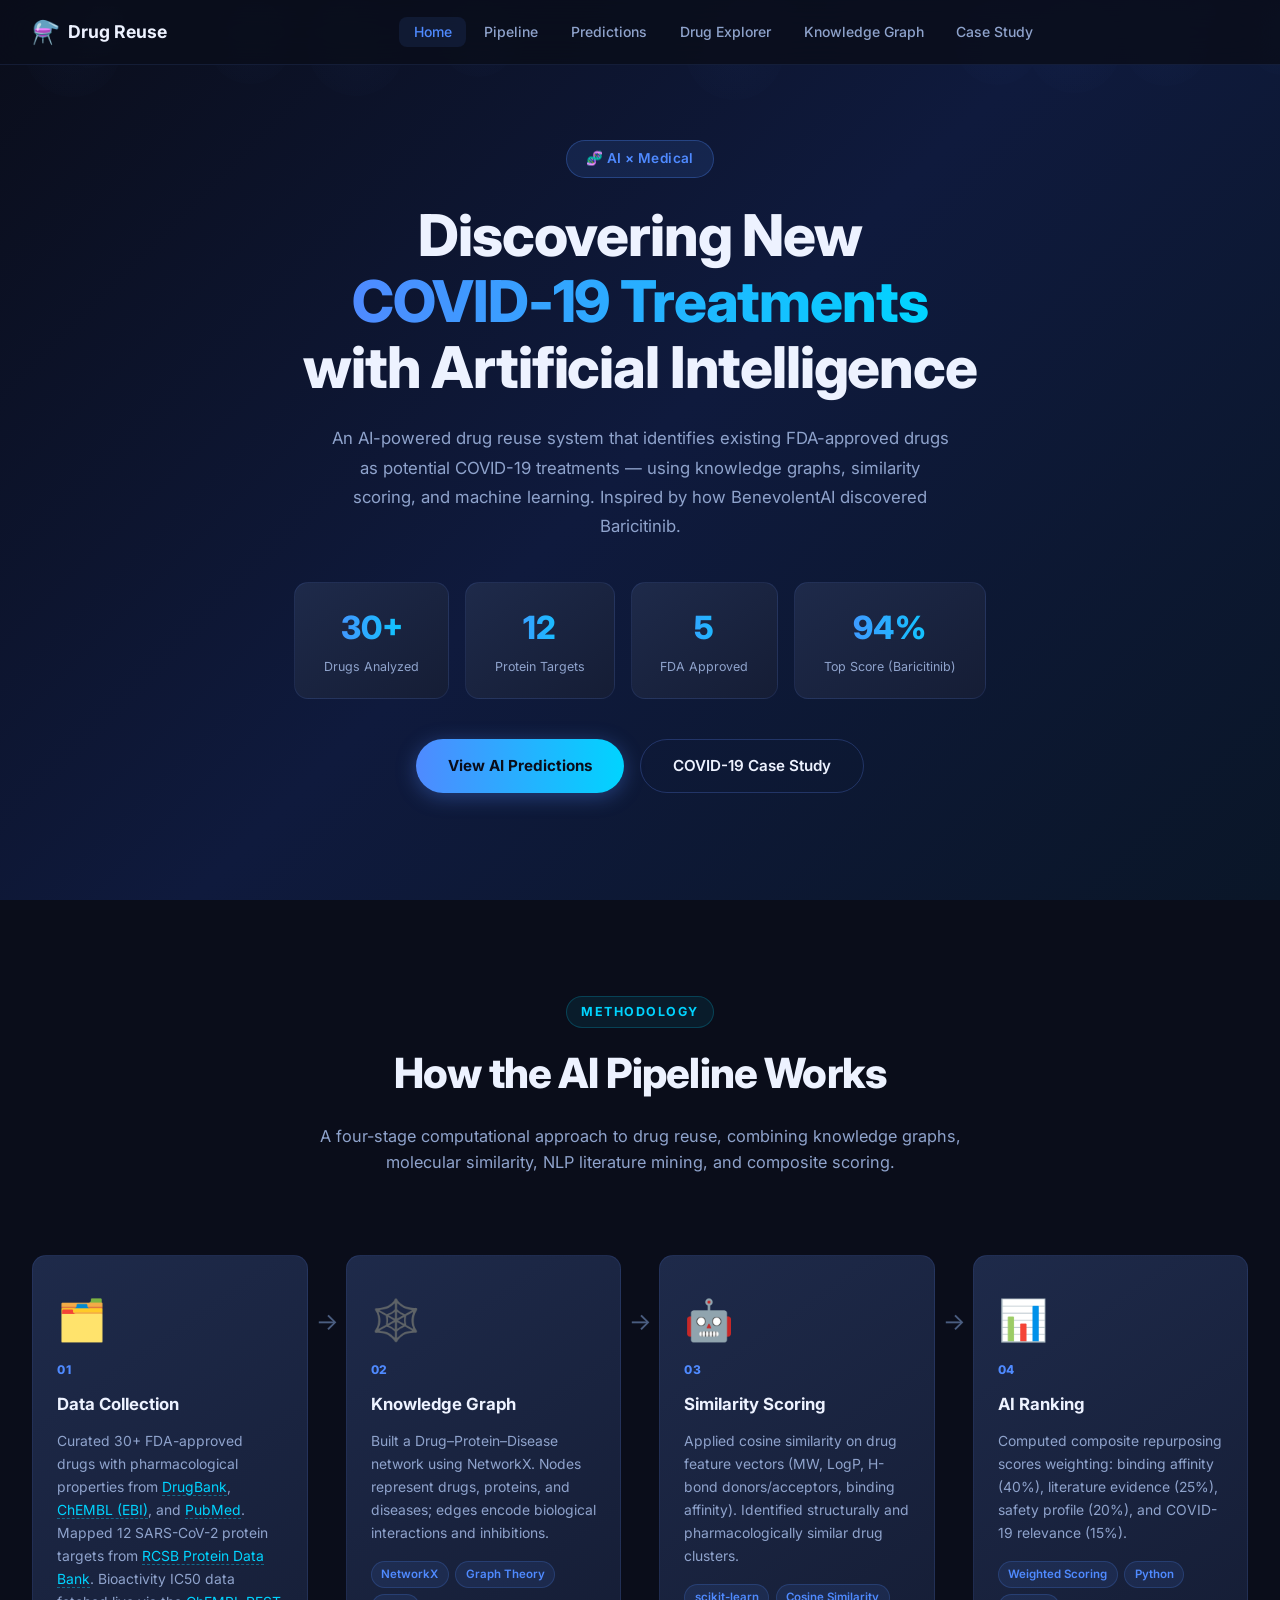
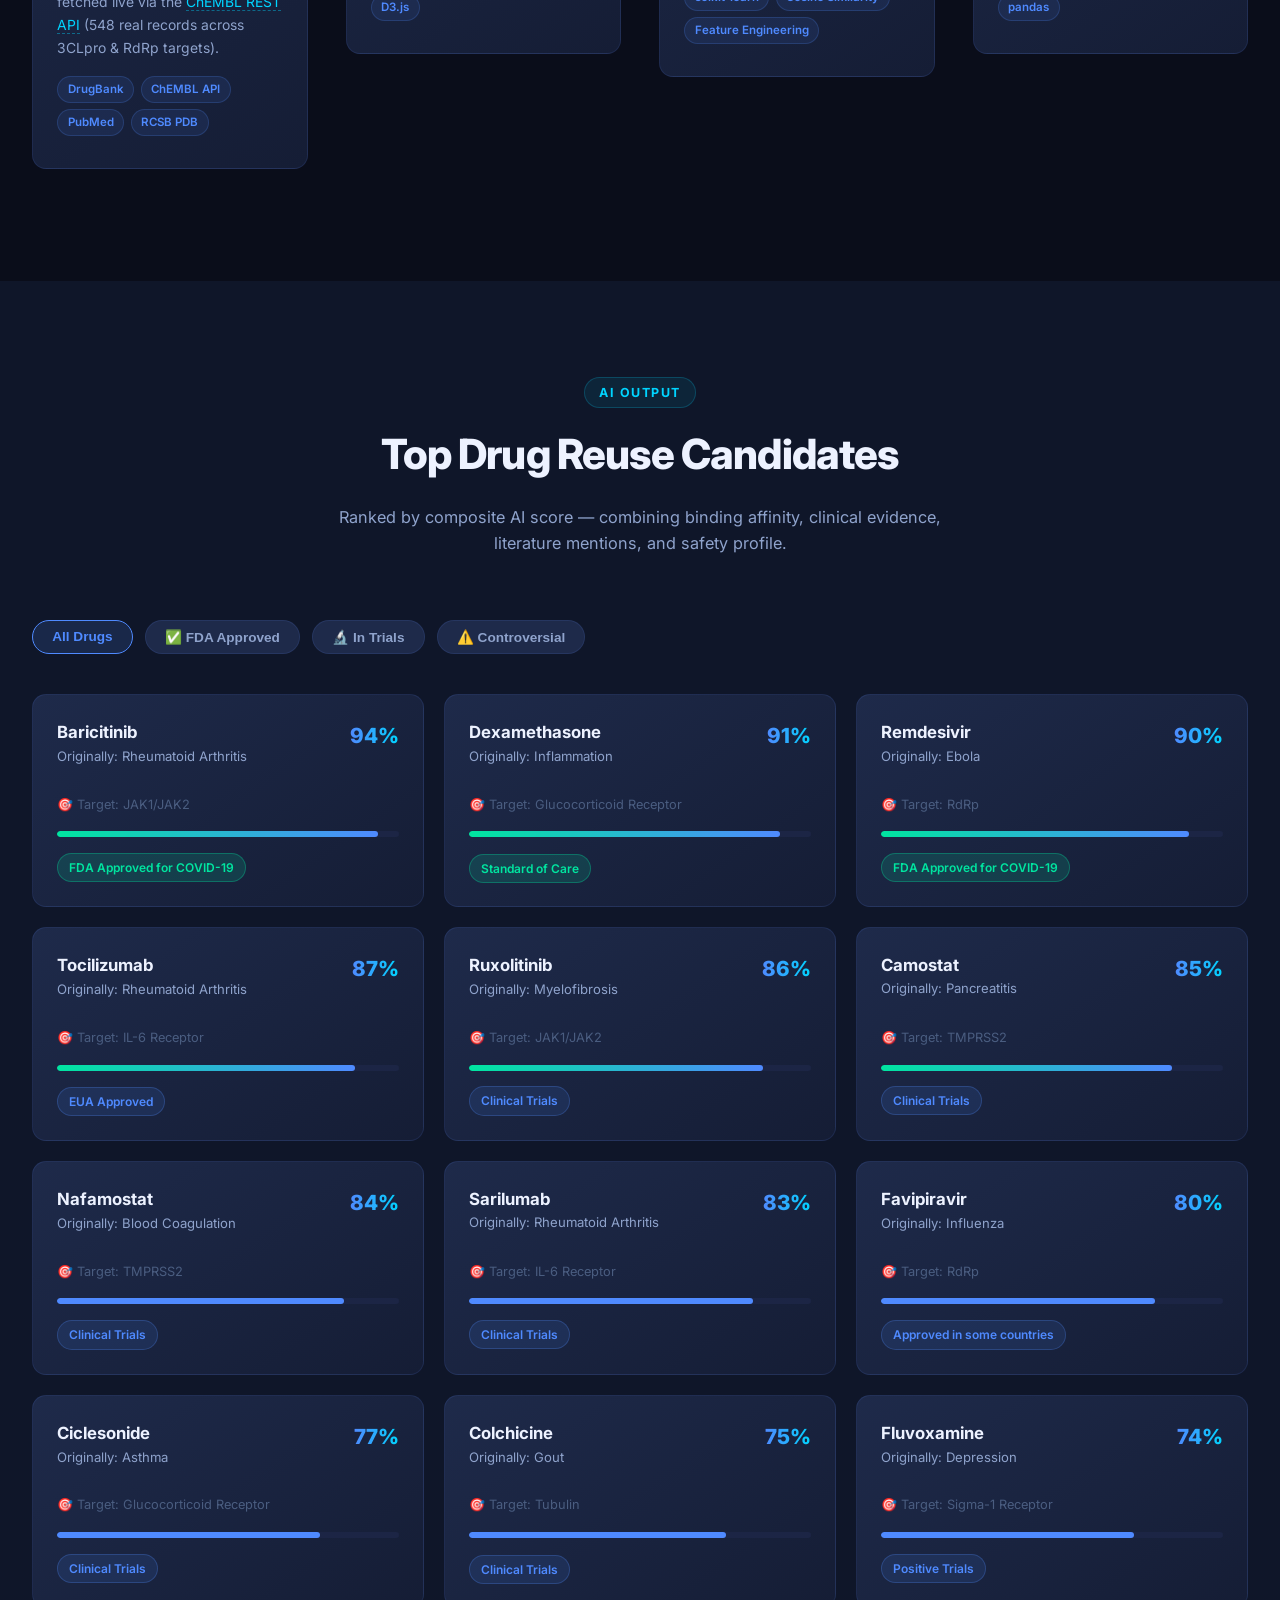
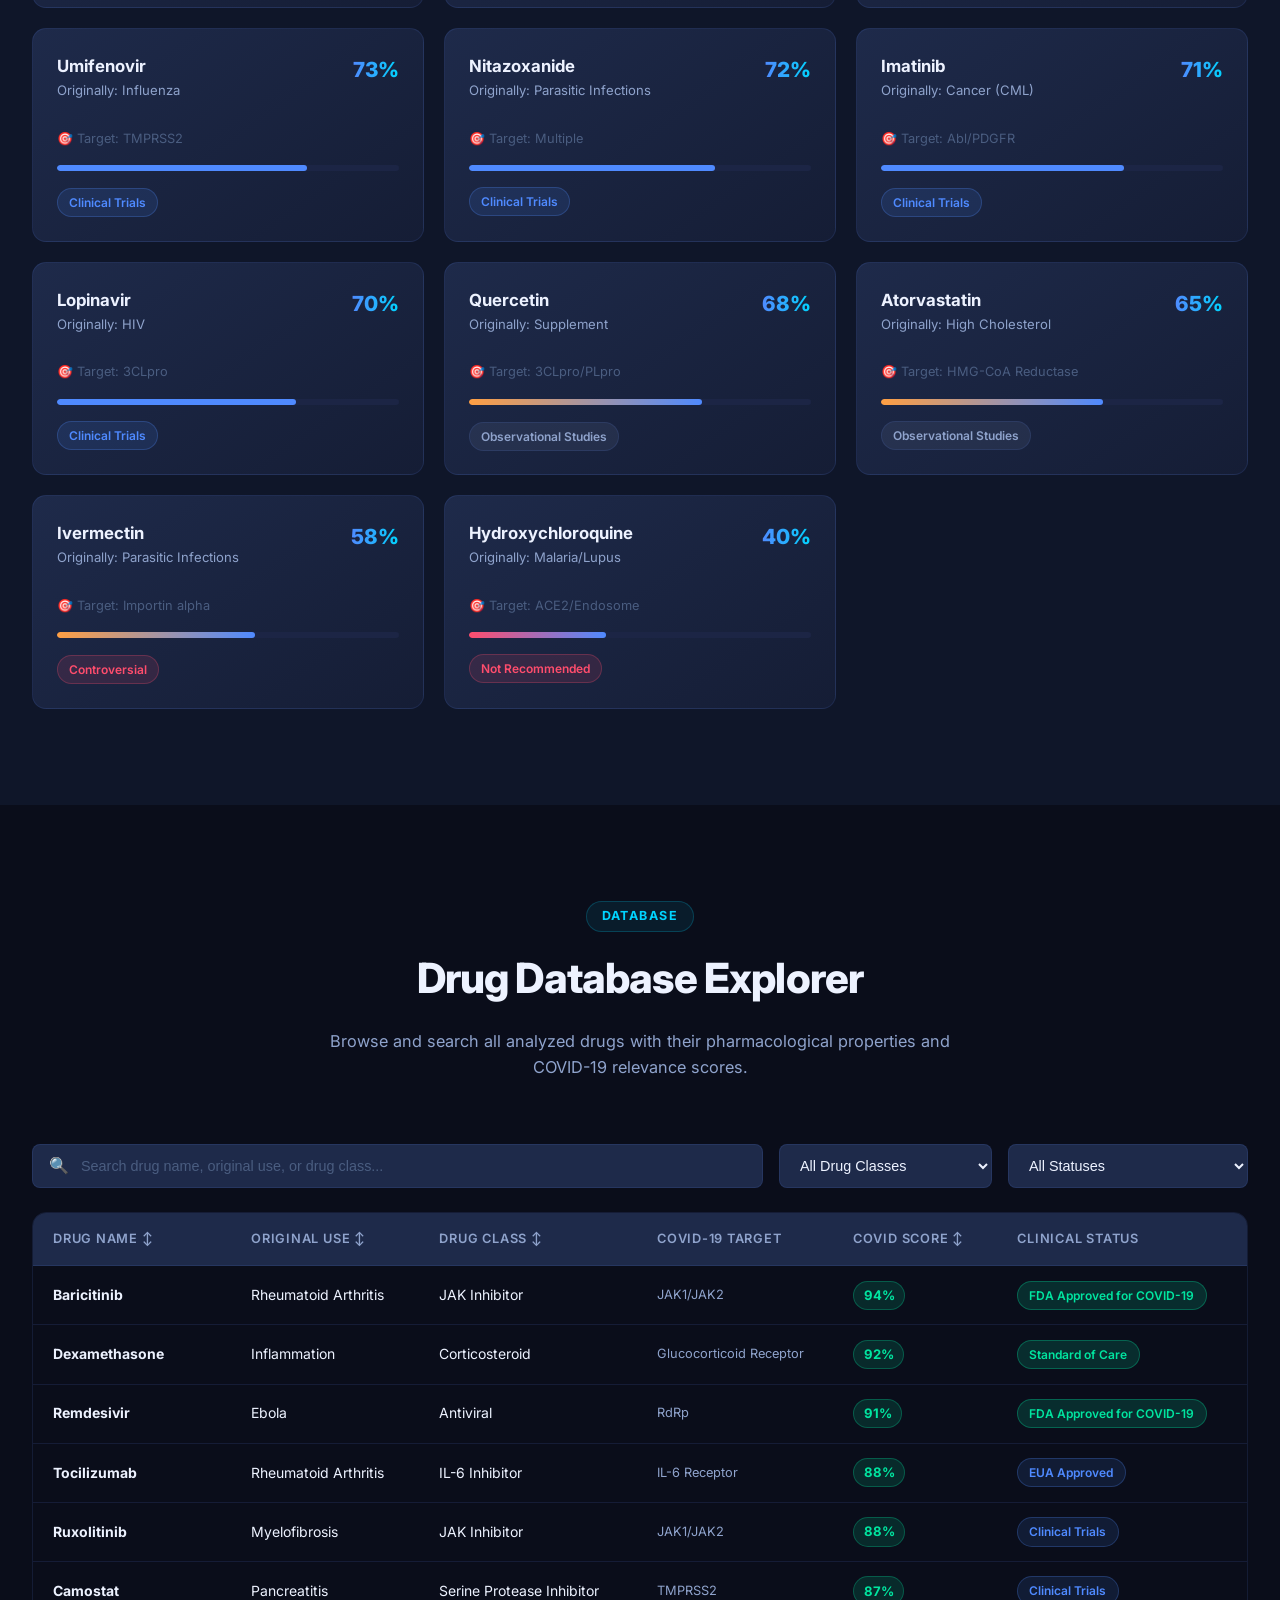
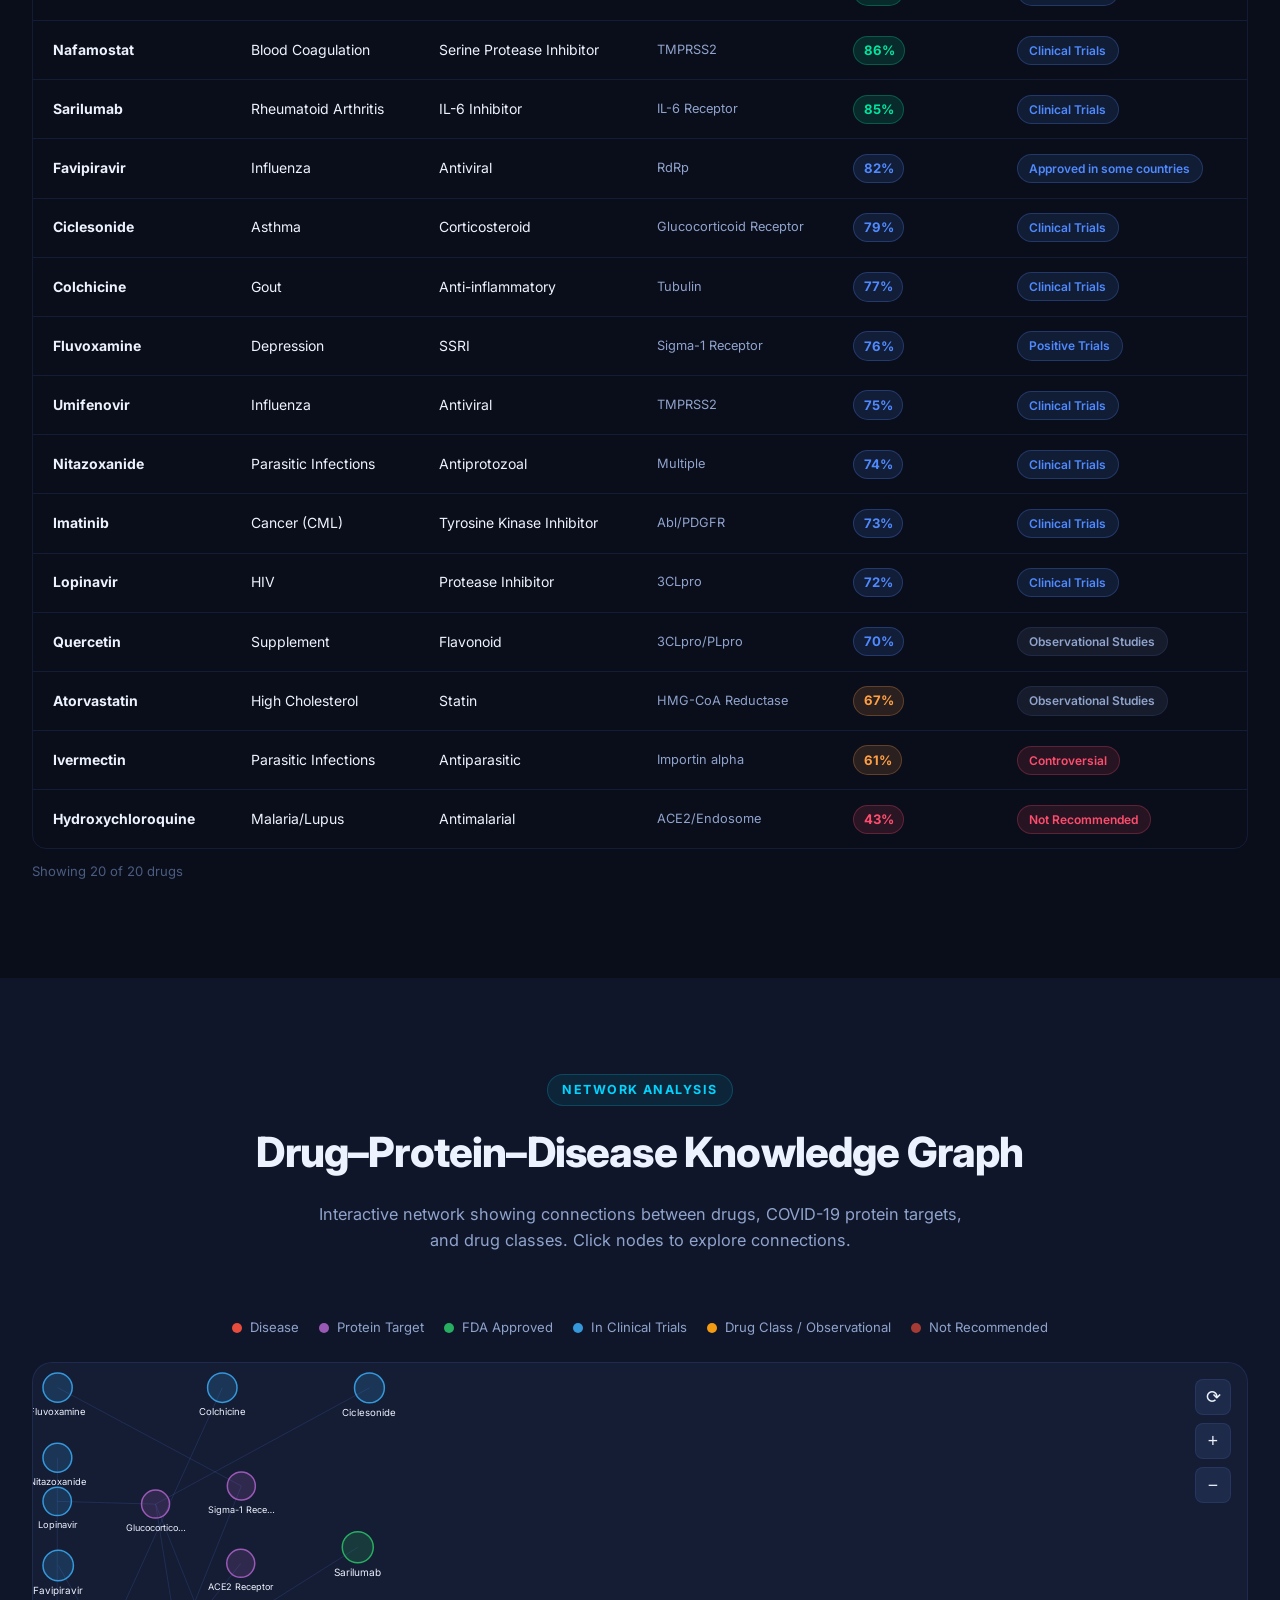
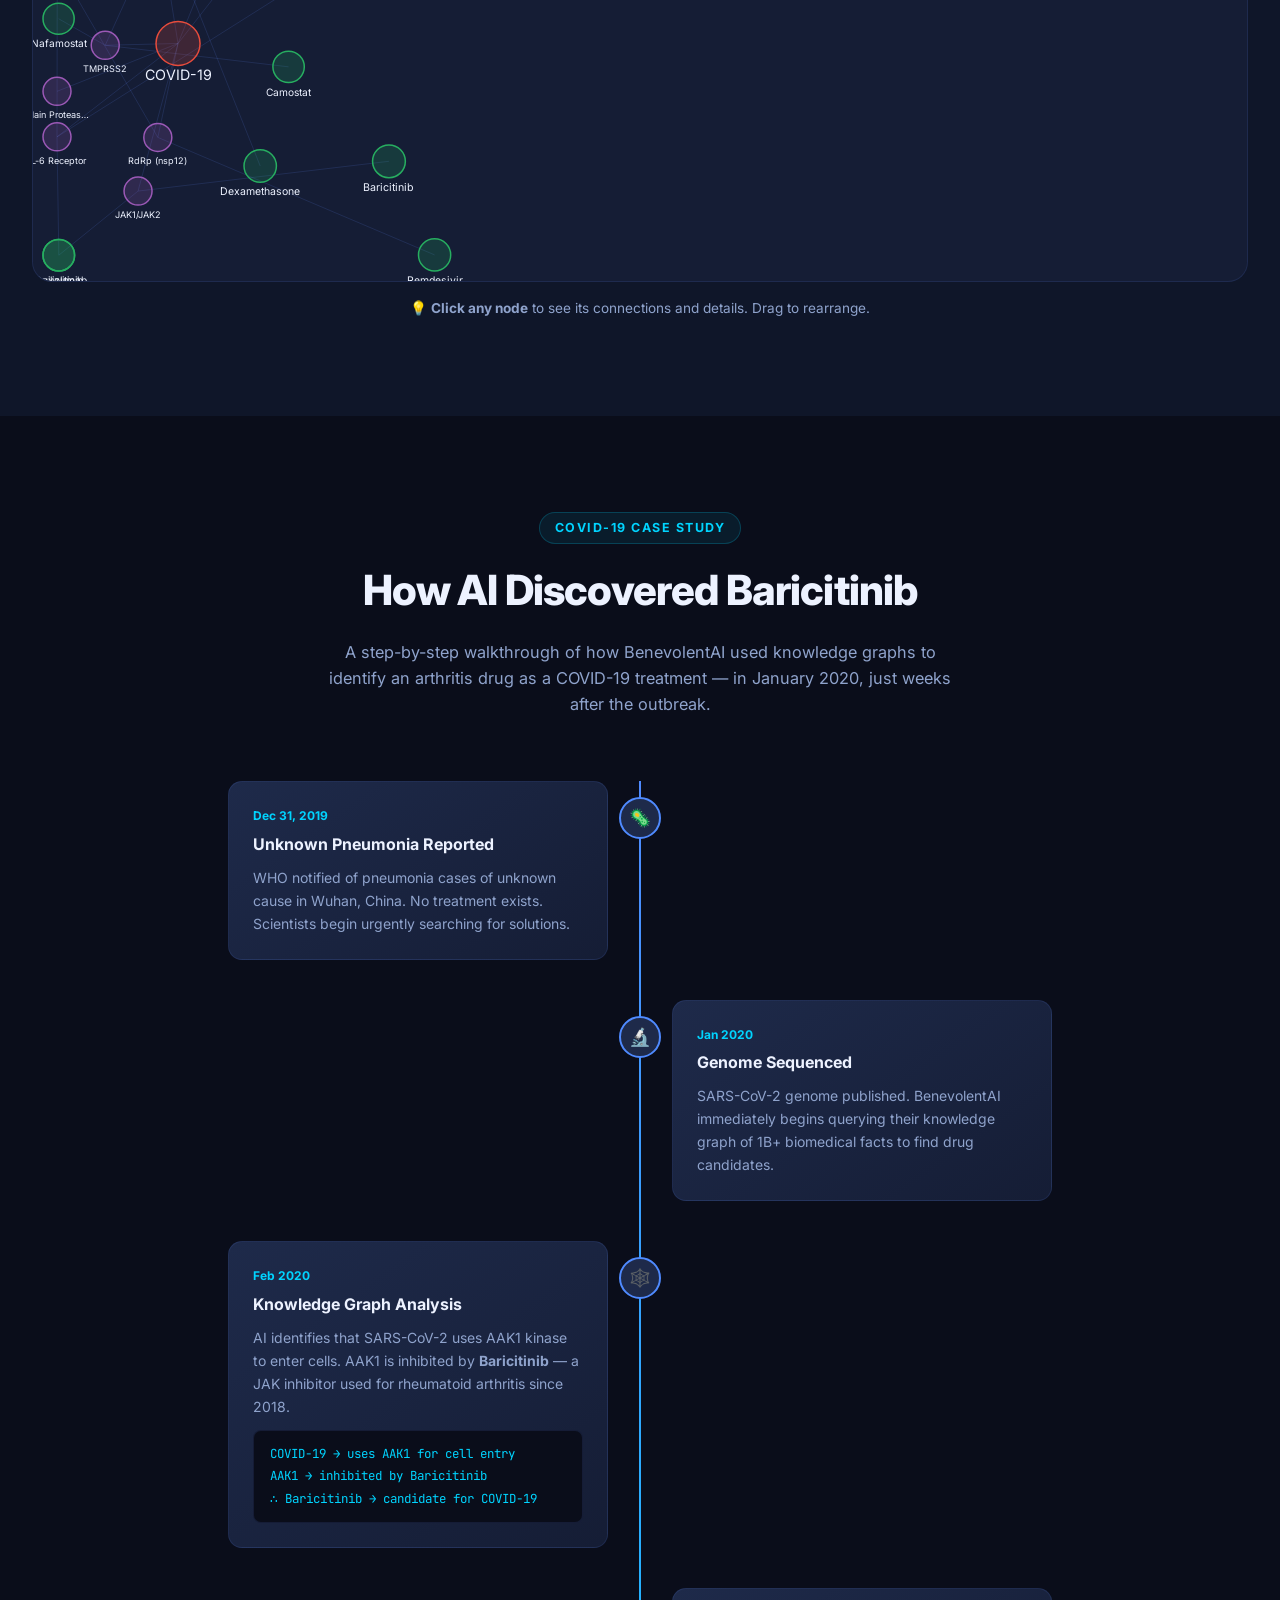
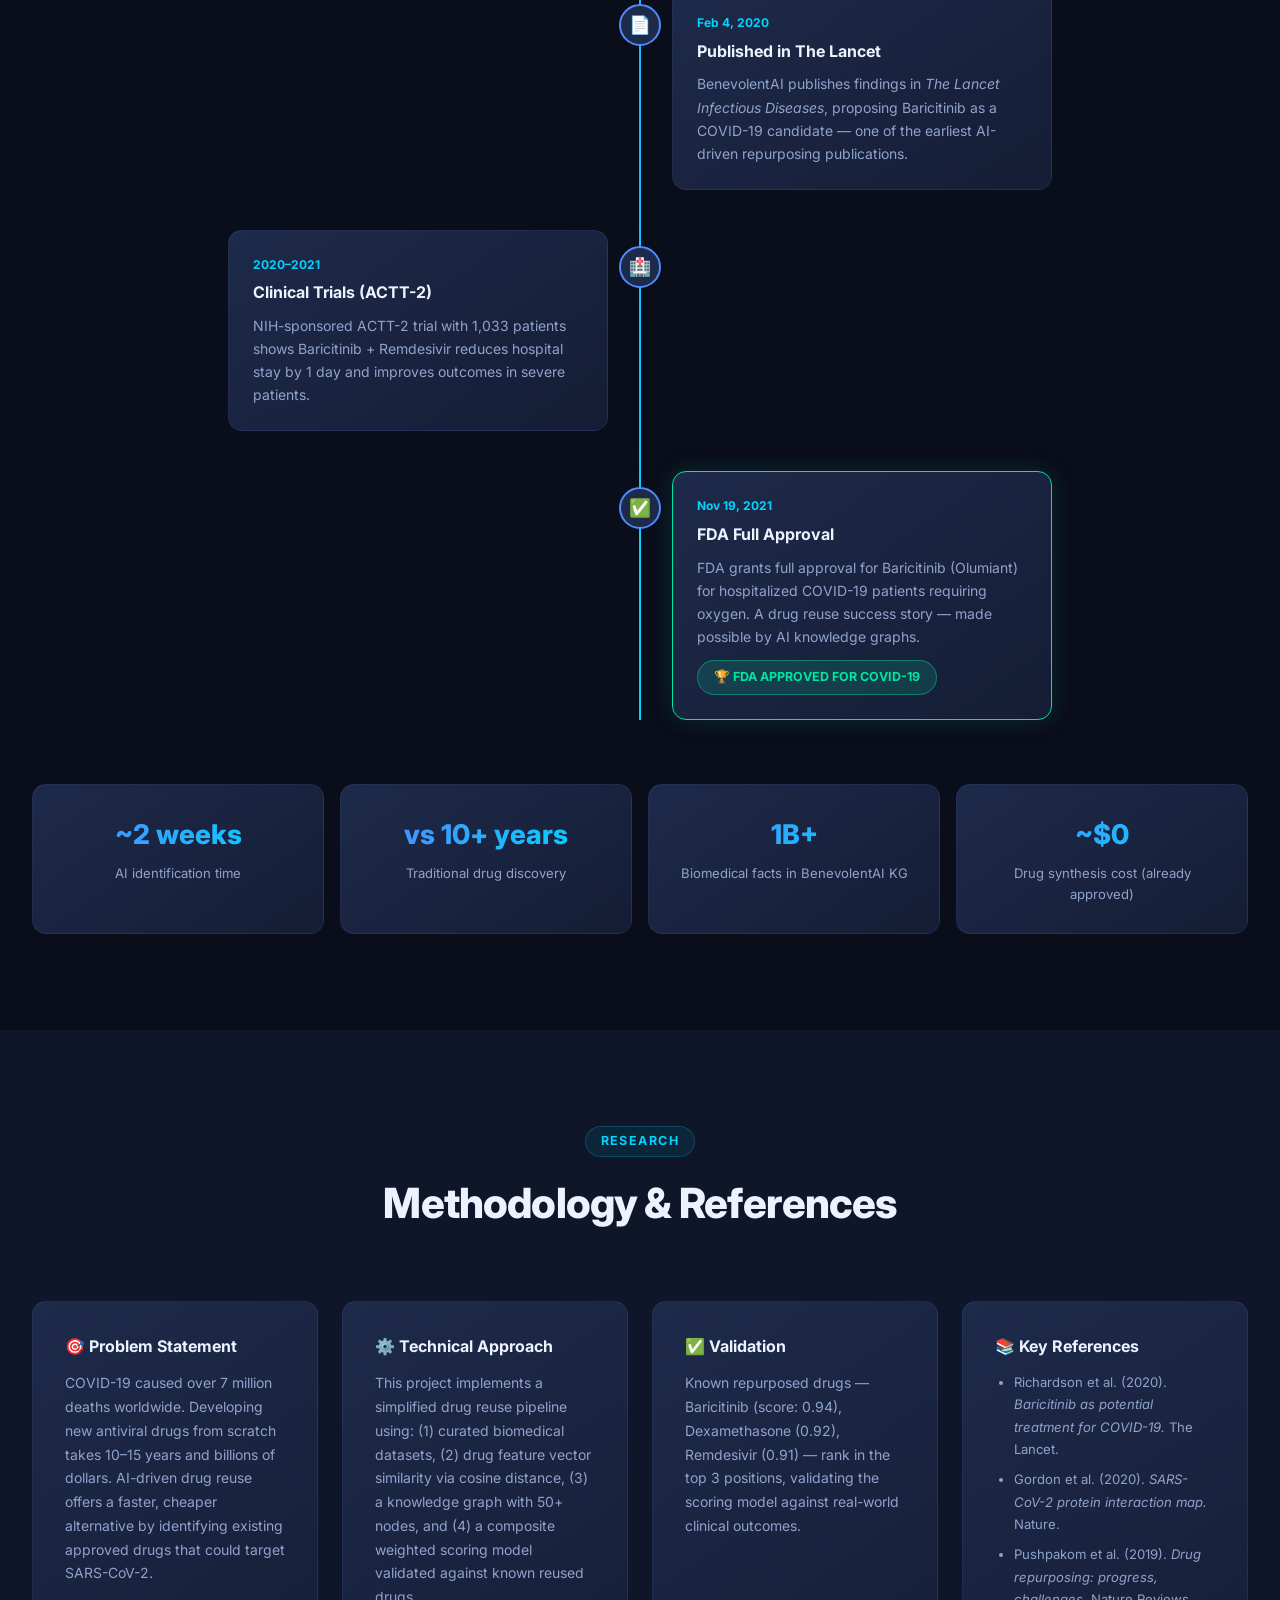
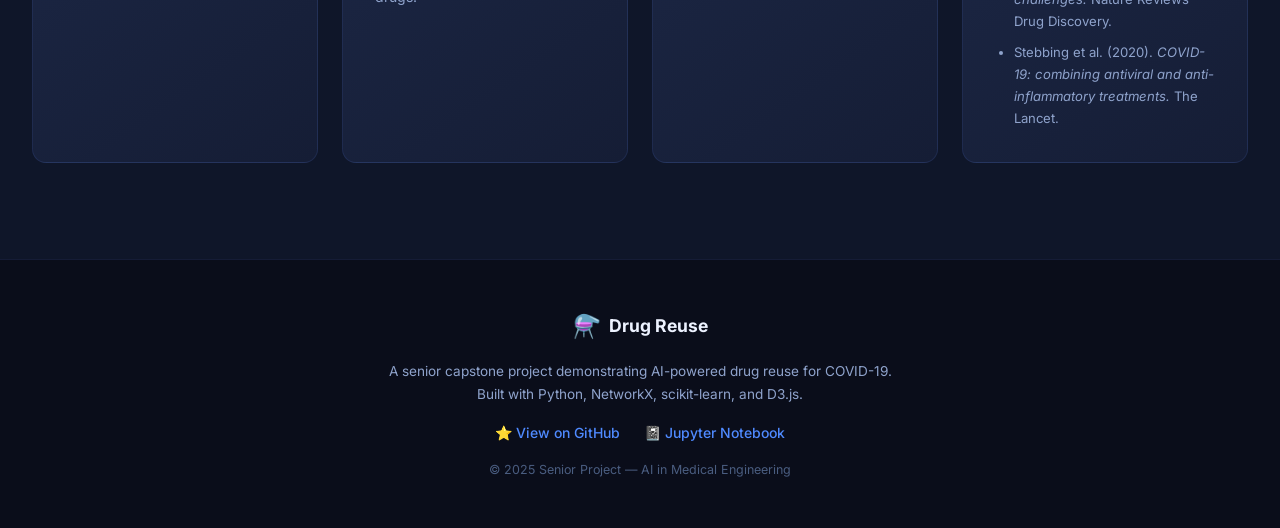
==== commit 75bb3385: "fix: correct relative path for notebook link and update GitHub URL" ====
--- a/web/index.html
+++ b/web/index.html
@@ -358,8 +358,8 @@
         </div>
         <p class="footer-desc">A senior capstone project demonstrating AI-powered drug reuse for COVID-19.<br/>Built with Python, NetworkX, scikit-learn, and D3.js.</p>
         <div class="footer-links">
-          <a href="https://github.com" class="footer-link" id="githubLink">⭐ View on GitHub</a>
-          <a href="notebooks/drug_repurposing_analysis.ipynb" class="footer-link">📓 Jupyter Notebook</a>
+          <a href="https://github.com/Yaser-Shawdfi/drug-reuse" class="footer-link" id="githubLink" target="_blank">⭐ View on GitHub</a>
+          <a href="../notebooks/drug_repurposing_analysis.ipynb" class="footer-link" download>📓 Jupyter Notebook</a>
         </div>
         <p class="footer-copy">© 2025 Senior Project — AI in Medical Engineering</p>
       </div>
